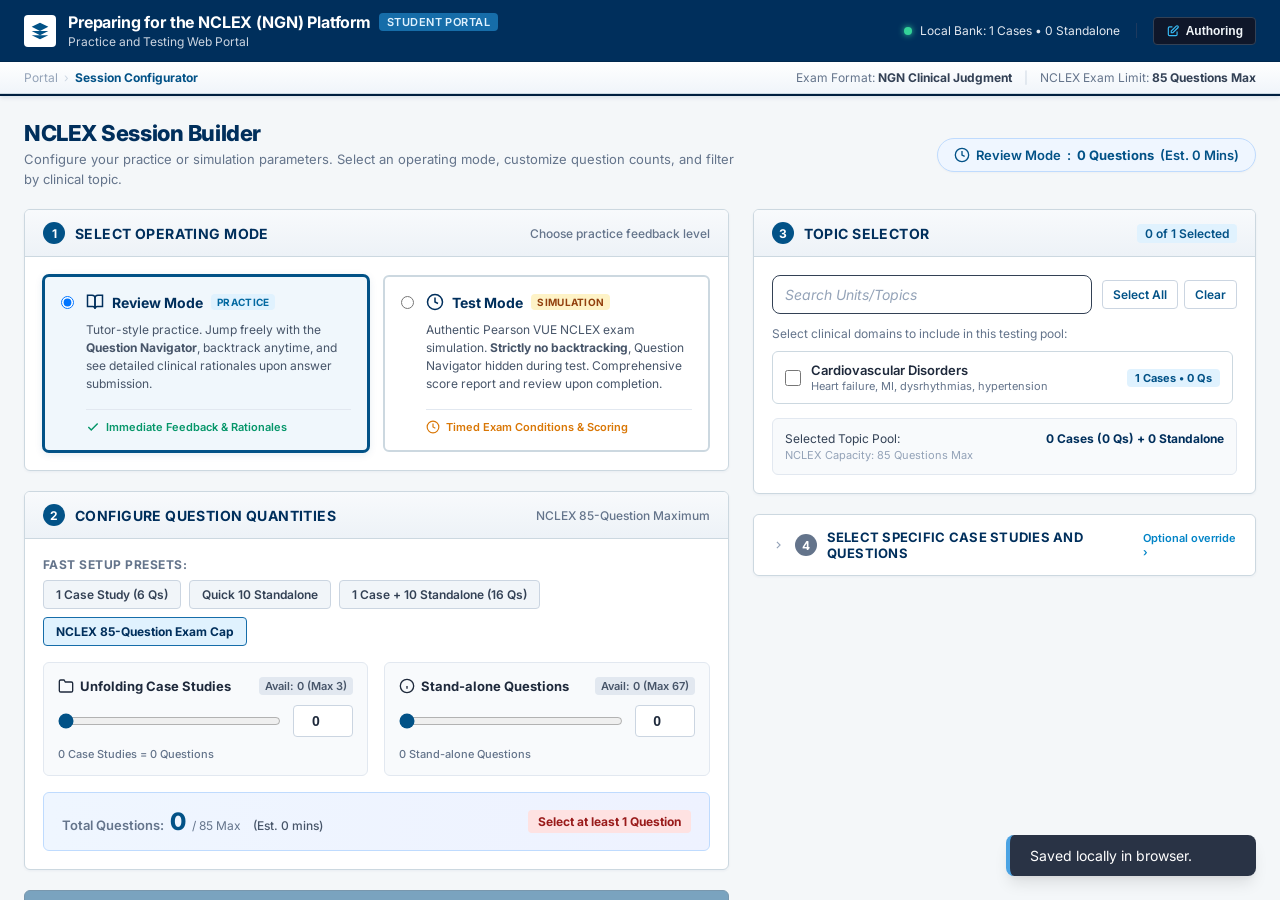
==== index.html @ 13fb3836 "Support direct Case Study and Question URL links for LMS integration with click-to-copy in author po" ====
<!DOCTYPE html>
<html lang="en">
<head>
  <meta charset="UTF-8">
  <meta name="viewport" content="width=device-width, initial-scale=1.0">
  <title>Preparing for the NCLEX (NGN) Platform - Practice & Testing Portal</title>
  <!-- Google Fonts -->
  <link rel="preconnect" href="https://fonts.googleapis.com">
  <link rel="preconnect" href="https://fonts.gstatic.com" crossorigin>
  <link href="https://fonts.googleapis.com/css2?family=Inter:wght@300;400;500;600;700&family=Outfit:wght@400;500;600;700;800&family=Share+Tech+Mono&display=swap" rel="stylesheet">
  <!-- Stylesheet -->
  <link rel="stylesheet" href="style.css?v=20260918_v7">
</head>
<body>

  <!-- ================= STUDENT PORTAL VIEW (PEARSON VUE NCLEX INTERFACE) ================= -->
  <div id="student-view" class="view active">
    <!-- Pearson VUE Top Header Bar -->
    <header class="student-pv-header">
      <div class="student-pv-top-bar">
        <div class="student-pv-brand">
          <div class="student-pv-logo">
            <svg viewBox="0 0 24 24" fill="currentColor">
              <path d="M12 2L2 7l10 5 10-5-10-5zM2 17l10 5 10-5M2 12l10 5 10-5"/>
            </svg>
          </div>
          <div class="student-pv-titles">
            <div class="student-pv-main-title">
              Preparing for the NCLEX (NGN) Platform
              <span class="student-pv-badge">Student Portal</span>
            </div>
            <div class="student-pv-subtitle">Practice and Testing Web Portal</div>
          </div>
        </div>

        <div class="student-pv-header-actions">
          <div class="student-pv-status-indicator">
            <span class="status-dot-pulse"></span>
            <span id="student-bank-status-text">Local Bank: Active</span>
          </div>

          <button id="student-authoring-btn" class="student-authoring-button" title="Switch to Faculty Authoring Studio">
            <svg viewBox="0 0 24 24" width="14" height="14" fill="none" stroke="currentColor" stroke-width="2">
              <path d="M11 5H6a2 2 0 00-2 2v11a2 2 0 002 2h11a2 2 0 002-2v-5m-1.414-9.414a2 2 0 112.828 2.828L11.828 15H9v-2.828l8.586-8.586z"></path>
            </svg>
            <span>Authoring</span>
          </button>
        </div>
      </div>

      <!-- Pearson VUE Sub-header Navigation / Breadcrumb -->
      <div class="student-pv-sub-bar">
        <div class="student-pv-breadcrumb">
          <span class="breadcrumb-root">Portal</span>
          <span class="breadcrumb-separator">&rsaquo;</span>
          <span class="breadcrumb-current">Session Configurator</span>
        </div>
        <div class="student-pv-exam-meta">
          <span>Exam Format: <strong>NGN Clinical Judgment</strong></span>
          <span class="meta-divider">|</span>
          <span>NCLEX Exam Limit: <strong>85 Questions Max</strong></span>
        </div>
      </div>
    </header>

    <!-- Student Portal Main Workspace (Scrollable) -->
    <main class="student-portal-scroll-area">
      <div class="student-portal-container">
        
        <!-- Header Introduction Banner -->
        <div class="student-intro-banner">
          <div>
            <h1 class="student-intro-title">NCLEX Session Builder</h1>
            <p class="student-intro-desc">Configure your practice or simulation parameters. Select an operating mode, customize question counts, and filter by clinical topic.</p>
          </div>
          <div id="session-summary-pill" class="student-summary-pill">
            <svg viewBox="0 0 24 24" width="16" height="16" fill="none" stroke="currentColor" stroke-width="2">
              <circle cx="12" cy="12" r="10"></circle>
              <polyline points="12 6 12 12 16 14"></polyline>
            </svg>
            <span id="pill-mode-text">Review Mode</span>: <strong id="pill-total-text">10 Questions</strong> <span id="pill-time-text">(Est. 13 Mins)</span>
          </div>
        </div>

        <!-- Two-Column Main Layout -->
        <div class="student-builder-grid">

          <!-- ================= LEFT COLUMN: Mode, Quantities, & Launch ================= -->
          <div class="student-builder-left-col">

            <!-- CARD 1: Operating Mode Selector -->
            <div class="pv-panel">
              <div class="pv-panel-header">
                <div class="pv-header-step-title">
                  <span class="pv-step-badge">1</span>
                  <h3>Select Operating Mode</h3>
                </div>
                <span class="pv-step-subtitle">Choose practice feedback level</span>
              </div>
              <div class="pv-panel-body">
                <div class="mode-selector-grid">
                  <!-- Review Mode Card -->
                  <label class="mode-card selected" id="mode-card-review">
                    <input type="radio" name="session-mode" value="review" checked class="mode-radio">
                    <div class="mode-content">
                      <div class="mode-header">
                        <svg viewBox="0 0 24 24" width="18" height="18" fill="none" stroke="currentColor" stroke-width="2">
                          <path d="M2 3h6a4 4 0 0 1 4 4v14a3 3 0 0 0-3-3H2z"/><path d="M22 3h-6a4 4 0 0 0-4 4v14a3 3 0 0 1 3-3h7z"/>
                        </svg>
                        <span class="mode-name">Review Mode</span>
                        <span class="mode-tag-pill tutor">Practice</span>
                      </div>
                      <p class="mode-desc">Tutor-style practice. Jump freely with the <strong>Question Navigator</strong>, backtrack anytime, and see detailed clinical rationales upon answer submission.</p>
                      <div class="mode-perk-row tutor-perk">
                        <svg viewBox="0 0 24 24" width="14" height="14" fill="none" stroke="currentColor" stroke-width="2.5"><polyline points="20 6 9 17 4 12"/></svg>
                        <span>Immediate Feedback & Rationales</span>
                      </div>
                    </div>
                  </label>

                  <!-- Test Mode Card -->
                  <label class="mode-card" id="mode-card-test">
                    <input type="radio" name="session-mode" value="test" class="mode-radio">
                    <div class="mode-content">
                      <div class="mode-header">
                        <svg viewBox="0 0 24 24" width="18" height="18" fill="none" stroke="currentColor" stroke-width="2">
                          <circle cx="12" cy="12" r="10"/><polyline points="12 6 12 12 16 14"/>
                        </svg>
                        <span class="mode-name">Test Mode</span>
                        <span class="mode-tag-pill exam">Simulation</span>
                      </div>
                      <p class="mode-desc">Authentic Pearson VUE NCLEX exam simulation. <strong>Strictly no backtracking</strong>, Question Navigator hidden during test. Comprehensive score report and review upon completion.</p>
                      <div class="mode-perk-row exam-perk">
                        <svg viewBox="0 0 24 24" width="14" height="14" fill="none" stroke="currentColor" stroke-width="2"><circle cx="12" cy="12" r="10"/><polyline points="12 6 12 12 16 14"/></svg>
                        <span>Timed Exam Conditions & Scoring</span>
                      </div>
                    </div>
                  </label>
                </div>
              </div>
            </div>

            <!-- CARD 2: Question Quantities -->
            <div class="pv-panel">
              <div class="pv-panel-header">
                <div class="pv-header-step-title">
                  <span class="pv-step-badge">2</span>
                  <h3>Configure Question Quantities</h3>
                </div>
                <span class="pv-step-subtitle">NCLEX 85-Question Maximum</span>
              </div>
              <div class="pv-panel-body">
                <!-- Presets Row -->
                <div class="pv-presets-section">
                  <label class="pv-sub-label">Fast Setup Presets:</label>
                  <div class="presets-row">
                    <button type="button" class="preset-chip preset-btn" data-cases="1" data-standalone="0">1 Case Study (6 Qs)</button>
                    <button type="button" class="preset-chip preset-btn" data-cases="0" data-standalone="10">Quick 10 Standalone</button>
                    <button type="button" class="preset-chip preset-btn" data-cases="1" data-standalone="10">1 Case + 10 Standalone (16 Qs)</button>
                    <button type="button" class="preset-chip highlight preset-btn" data-cases="3" data-standalone="67">NCLEX 85-Question Exam Cap</button>
                  </div>
                </div>

                <!-- Sliders Grid -->
                <div class="quantity-controls-grid">
                  <!-- Case Studies Card -->
                  <div class="quantity-card">
                    <div class="quantity-card-header">
                      <div class="quantity-label">
                        <svg viewBox="0 0 24 24" width="16" height="16" fill="none" stroke="currentColor" stroke-width="2"><path d="M22 19a2 2 0 0 1-2 2H4a2 2 0 0 1-2-2V5a2 2 0 0 1 2-2h5l2 3h9a2 2 0 0 1 2 2z"/></svg>
                        <span>Unfolding Case Studies</span>
                      </div>
                      <span class="quantity-avail" id="cases-avail-text">Avail: 0 (Max 3)</span>
                    </div>
                    <div class="quantity-input-row">
                      <input type="range" id="generator-cases-slider" min="0" max="3" value="1" class="quantity-slider">
                      <input type="number" id="generator-cases-input" min="0" max="3" value="1" class="quantity-number-input">
                    </div>
                    <div class="quantity-note" id="cases-questions-note">1 Case Study = 6 Questions</div>
                  </div>

                  <!-- Standalone Card -->
                  <div class="quantity-card">
                    <div class="quantity-card-header">
                      <div class="quantity-label">
                        <svg viewBox="0 0 24 24" width="16" height="16" fill="none" stroke="currentColor" stroke-width="2"><circle cx="12" cy="12" r="10"/><line x1="12" y1="16" x2="12" y2="12"/><line x1="12" y1="8" x2="12.01" y2="8"/></svg>
                        <span>Stand-alone Questions</span>
                      </div>
                      <span class="quantity-avail" id="standalone-avail-text">Avail: 0 (Max 67)</span>
                    </div>
                    <div class="quantity-input-row">
                      <input type="range" id="generator-standalone-slider" min="0" max="67" value="4" class="quantity-slider">
                      <input type="number" id="generator-standalone-input" min="0" max="67" value="4" class="quantity-number-input">
                    </div>
                    <div class="quantity-note" id="standalone-questions-note">4 Stand-alone Questions</div>
                  </div>
                </div>

                <!-- Live Total Summary Bar -->
                <div class="session-total-bar" id="session-total-bar">
                  <div class="total-stat">
                    <span class="stat-label">Total Questions:</span>
                    <span class="stat-val" id="session-total-questions-val">10</span>
                    <span class="stat-max">/ 85 Max</span>
                    <span class="stat-time">(Est. <span id="session-est-time-val">13</span> mins)</span>
                  </div>
                  <div class="total-status" id="session-total-status-badge">Ready (Practice)</div>
                </div>
              </div>
            </div>

            <!-- Hero Launch Button -->
            <div class="student-launch-container">
              <button id="generate-play-btn" class="btn-pv-hero-launch">
                <svg viewBox="0 0 24 24" width="20" height="20" fill="currentColor">
                  <polygon points="5 3 19 12 5 21 5 3"/>
                </svg>
                <span id="launch-btn-label">Start Practice Session (Review Mode)</span>
              </button>
              <p class="student-launch-disclaimer">All session answers are evaluated locally. You can review all clinical rationales and scoring upon completion.</p>
            </div>

          </div>

          <!-- ================= RIGHT COLUMN: Topic Selector & Specific Picker ================= -->
          <div class="student-builder-right-col">

            <!-- CARD 3: Topic Selector -->
            <div class="pv-panel">
              <div class="pv-panel-header">
                <div class="pv-header-step-title">
                  <span class="pv-step-badge">3</span>
                  <h3>Topic Selector</h3>
                </div>
                <span id="topics-selected-count-badge" class="pv-count-badge">Loading topics...</span>
              </div>
              
              <div class="pv-panel-body">
                <!-- Search & Quick Action Bar -->
                <div class="topics-filter-bar">
                  <div class="topics-search-wrapper">
                    <input type="text" id="topic-search-input" placeholder="Search Units/Topics" class="topics-search-input">
                  </div>
                  <div class="topics-actions">
                    <button type="button" id="topics-select-all-btn" class="btn-pv-sub-action">Select All</button>
                    <button type="button" id="topics-clear-all-btn" class="btn-pv-sub-action">Clear</button>
                  </div>
                </div>

                <p class="topics-guidance">Select clinical domains to include in this testing pool:</p>

                <!-- Dynamic Topics List -->
                <div id="generator-topics-list" class="topics-scroll-list">
                  <!-- Injected dynamically by app.js with live counts -->
                </div>

                <!-- Topic Pool Summary Bar -->
                <div class="topic-pool-summary" id="topic-pool-summary-box">
                  <div class="pool-row">
                    <span>Selected Topic Pool:</span>
                    <strong id="topic-pool-counts-text">Loading pool...</strong>
                  </div>
                  <div class="pool-row-sub">NCLEX Capacity: 85 Questions Max</div>
                </div>
              </div>
            </div>

            <!-- CARD 4: Select Specific Case Studies and Questions (Advanced Picker) -->
            <div class="pv-panel pv-advanced-panel">
              <details class="generator-advanced-details" id="generator-advanced-accordion">
                <summary class="pv-advanced-summary">
                  <div class="pv-advanced-summary-left">
                    <svg viewBox="0 0 24 24" width="14" height="14" fill="none" stroke="currentColor" stroke-width="2" class="chevron-adv"><polyline points="9 18 15 12 9 6"/></svg>
                    <span class="pv-step-badge secondary">4</span>
                    <h4>Select Specific Case Studies and Questions</h4>
                  </div>
                  <span class="pv-advanced-hint">Optional override &rsaquo;</span>
                </summary>
                
                <div class="pv-advanced-body">
                  <p class="pv-advanced-desc">
                    Prefer a targeted drill? Check specific case studies or stand-alone questions below to practice exact clinical scenarios:
                  </p>

                  <div class="form-group">
                    <label class="pv-adv-group-title">Specific Unfolding Case Studies (6 Qs each):</label>
                    <div id="generator-cases-list" class="generator-selection-list">
                      <!-- Dynamically injected -->
                    </div>
                  </div>

                  <div class="form-group" style="margin-top: 14px;">
                    <label class="pv-adv-group-title">Specific Stand-alone Questions:</label>
                    <div id="generator-standalone-list" class="generator-selection-list">
                      <!-- Dynamically injected -->
                    </div>
                  </div>
                </div>
              </details>
            </div>

          </div>

        </div>

      </div>
    </main>
  </div>


  <!-- ================= DASHBOARD VIEW (FACULTY / AUTHORING STUDIO) ================= -->
  <div id="dashboard-view" class="view">
    <!-- Faculty Authoring Header -->
    <header class="author-pv-header">
      <div class="author-pv-top-bar">
        <div class="author-pv-brand">
          <div class="author-pv-logo">
            <svg viewBox="0 0 24 24" fill="currentColor">
              <path d="M12 2L2 7l10 5 10-5-10-5zM2 17l10 5 10-5M2 12l10 5 10-5"/>
            </svg>
          </div>
          <div class="author-pv-titles">
            <div class="author-pv-main-title">
              NCLEX Authoring Studio
              <span class="author-pv-badge">Faculty Portal</span>
            </div>
            <div class="author-pv-subtitle">Curriculum & Clinical Judgment Item Management System</div>
          </div>
        </div>

        <div class="author-pv-header-actions">
          <!-- Return to Student Portal Link -->
          <button id="author-to-student-btn" class="author-student-link" title="Switch to Student Testing Portal">
            <svg viewBox="0 0 24 24" width="14" height="14" fill="none" stroke="currentColor" stroke-width="2">
              <path d="M10 6H6a2 2 0 00-2 2v10a2 2 0 002 2h10a2 2 0 002-2v-4M14 4h6m0 0v6m0-6L10 14"></path>
            </svg>
            <span>Student Portal &rarr;</span>
          </button>

          <!-- Admin Authentication Toggle -->
          <div id="admin-status-logged-out">
            <button id="admin-login-btn" class="author-auth-btn login">
              <svg viewBox="0 0 24 24" width="14" height="14" stroke="currentColor" stroke-width="2" fill="none">
                <path d="M15 3h4a2 2 0 0 1 2 2v14a2 2 0 0 1-2 2h-4M10 17l5-5-5-5M13.8 12H3"/>
              </svg>
              <span>Admin Login</span>
            </button>
          </div>
          <div id="admin-status-logged-in" class="hidden">
            <button id="admin-logout-btn" class="author-auth-btn logged-in">
              <svg viewBox="0 0 24 24" width="14" height="14" fill="none" stroke="currentColor" stroke-width="2">
                <path stroke-linecap="round" stroke-linejoin="round" d="M16 7a4 4 0 11-8 0 4 4 0 018 0zM12 14a7 7 0 00-7 7h14a7 7 0 00-7-7z"></path>
              </svg>
              <span>Admin Logged In (Logout)</span>
            </button>
          </div>
        </div>
      </div>

      <!-- Sub-Header / Breadcrumb -->
      <div class="author-pv-sub-bar">
        <div class="author-pv-breadcrumb">
          <span style="color:#94a3b8;">Authoring</span>
          <span style="color:#94a3b8;">&rsaquo;</span>
          <span style="font-weight:600; color:#002f5c;">Curriculum Case Repository</span>
        </div>
        <div class="author-pv-meta">
          <span>Active Curriculum: <strong>NURS 1017 &bull; NURS 1021</strong></span>
          <span style="color:#cbd5e1;">|</span>
          <span class="save-status-indicator">
            <span class="status-dot-pulse"></span>
            Auto-saving active (Disk & Cloud Sync)
          </span>
        </div>
      </div>
    </header>

    <!-- Main Workspace (Full Width, No Sidebar) -->
    <main class="author-portal-scroll-area">
      <div class="author-portal-container">

        <!-- Top KPI Summary Cards -->
        <div class="author-kpi-grid">
          <!-- KPI 1: Case Studies -->
          <div class="pv-panel author-kpi-card">
            <div>
              <span class="kpi-label">Case Studies</span>
              <div id="author-kpi-cases-count" class="kpi-value">0 Cases</div>
              <span id="author-kpi-cases-screens" class="kpi-sub">0 Unfolding Clinical Screens</span>
            </div>
            <div class="kpi-icon blue">
              <svg viewBox="0 0 24 24" width="20" height="20" fill="none" stroke="currentColor" stroke-width="2"><path d="M22 19a2 2 0 0 1-2 2H4a2 2 0 0 1-2-2V5a2 2 0 0 1 2-2h5l2 3h9a2 2 0 0 1 2 2z"/></svg>
            </div>
          </div>

          <!-- KPI 2: Stand-alone Qs -->
          <div class="pv-panel author-kpi-card">
            <div>
              <span class="kpi-label">Stand-alone Qs</span>
              <div id="author-kpi-standalone-count" class="kpi-value">0 Questions</div>
              <span class="kpi-sub">Bowtie, SATA, MCQ Formats</span>
            </div>
            <div class="kpi-icon indigo">
              <svg viewBox="0 0 24 24" width="20" height="20" fill="none" stroke="currentColor" stroke-width="2"><circle cx="12" cy="12" r="10"/><line x1="12" y1="16" x2="12" y2="12"/><line x1="12" y1="8" x2="12.01" y2="8"/></svg>
            </div>
          </div>

          <!-- KPI 3: NURS 1017 -->
          <div class="pv-panel author-kpi-card">
            <div>
              <span class="kpi-label sky">NURS 1017 (Patho 1)</span>
              <div id="author-kpi-1017-count" class="kpi-value sky">0 Items</div>
              <span id="author-kpi-1017-units" class="kpi-sub">Curriculum Units</span>
            </div>
            <div class="kpi-icon sky-pill">1017</div>
          </div>

          <!-- KPI 4: NURS 1021 -->
          <div class="pv-panel author-kpi-card">
            <div>
              <span class="kpi-label darkblue">NURS 1021 (Patho 2)</span>
              <div id="author-kpi-1021-count" class="kpi-value darkblue">0 Items</div>
              <span id="author-kpi-1021-units" class="kpi-sub">Curriculum Units</span>
            </div>
            <div class="kpi-icon darkblue-pill">1021</div>
          </div>
        </div>

        <!-- Main Curriculum Repository Panel -->
        <div class="pv-panel author-main-panel">
          
          <!-- Tabs & Primary Action Header -->
          <div class="author-tabs-header">
            <div class="author-tabs-left">
              <button id="author-tab-cases" class="author-tab-btn active" type="button">
                <svg viewBox="0 0 24 24" width="16" height="16" fill="none" stroke="currentColor" stroke-width="2"><path d="M22 19a2 2 0 0 1-2 2H4a2 2 0 0 1-2-2V5a2 2 0 0 1 2-2h5l2 3h9a2 2 0 0 1 2 2z"/></svg>
                <span>Unfolding Case Studies</span>
                <span id="author-tab-cases-badge" class="author-tab-pill blue">0</span>
              </button>
              <button id="author-tab-standalone" class="author-tab-btn" type="button">
                <svg viewBox="0 0 24 24" width="16" height="16" fill="none" stroke="currentColor" stroke-width="2"><circle cx="12" cy="12" r="10"/><line x1="12" y1="16" x2="12" y2="12"/><line x1="12" y1="8" x2="12.01" y2="8"/></svg>
                <span>Stand-alone Questions</span>
                <span id="author-tab-standalone-badge" class="author-tab-pill grey">0</span>
              </button>
            </div>

            <div class="author-header-right-actions">
              <button id="create-btn" class="btn-pv-primary author-create-btn" type="button">
                <svg viewBox="0 0 24 24" width="16" height="16" fill="none" stroke="currentColor" stroke-width="2.5"><line x1="12" y1="5" x2="12" y2="19"/><line x1="5" y1="12" x2="19" y2="12"/></svg>
                <span id="create-btn-label">Create New Case Study</span>
              </button>
            </div>
          </div>

          <!-- Filter Toolbar -->
          <div class="author-toolbar">
            <div class="author-toolbar-filters">
              <div class="filter-item">
                <label for="author-course-filter">Course:</label>
                <select id="author-course-filter" class="author-select">
                  <option value="ALL">All Courses (1017 & 1021)</option>
                  <option value="NURS 1017">NURS 1017 (Pathophysiology 1)</option>
                  <option value="NURS 1021">NURS 1021 (Pathophysiology 2)</option>
                  <option value="Others">Others (Unassigned)</option>
                </select>
              </div>

              <div class="filter-item">
                <label for="author-unit-filter">Unit:</label>
                <select id="author-unit-filter" class="author-select max-w-select">
                  <option value="ALL">All Units</option>
                  <optgroup label="NURS 1017 (Pathophysiology 1)">
                    <option value="Unit 1 (Introduction to Pathophysiology)">Unit 1 (Introduction to Pathophysiology)</option>
                    <option value="Unit 2 (Cellular Basis of Disease)">Unit 2 (Cellular Basis of Disease)</option>
                    <option value="Unit 3 (Genetic and Developmental Disorders)">Unit 3 (Genetic and Developmental Disorders)</option>
                    <option value="Unit 4 (Neoplasia)">Unit 4 (Neoplasia)</option>
                    <option value="Unit 5 (Integumentary Disorders and Burns)">Unit 5 (Integumentary Disorders and Burns)</option>
                    <option value="Unit 6 (Musculoskeletal Disorders)">Unit 6 (Musculoskeletal Disorders)</option>
                    <option value="Unit 7 (Neurological Disorders)">Unit 7 (Neurological Disorders)</option>
                    <option value="Unit 8 (Pain)">Unit 8 (Pain)</option>
                    <option value="Unit 9 (Disorders of the Eyes and Ears)">Unit 9 (Disorders of the Eyes and Ears)</option>
                    <option value="Unit 10 (Stress and Disease)">Unit 10 (Stress and Disease)</option>
                    <option value="Unit 11 (Endocrine Disorders)">Unit 11 (Endocrine Disorders)</option>
                  </optgroup>
                  <optgroup label="NURS 1021 (Pathophysiology 2)">
                    <option value="Unit 1 (Blood Disorders)">Unit 1 (Blood Disorders)</option>
                    <option value="Unit 2 (Cardiovascular Disorders)">Unit 2 (Cardiovascular Disorders)</option>
                    <option value="Unit 3 (Respiratory Disorders)">Unit 3 (Respiratory Disorders)</option>
                    <option value="Unit 4 (Inflammation and Immune Disorders)">Unit 4 (Inflammation and Immune Disorders)</option>
                    <option value="Unit 5 (Leukemias and Lymphomas)">Unit 5 (Leukemias and Lymphomas)</option>
                    <option value="Unit 6 (Gastrointestinal Disorders)">Unit 6 (Gastrointestinal Disorders)</option>
                    <option value="Unit 7 (Urinary Disorders)">Unit 7 (Urinary Disorders)</option>
                    <option value="Unit 8 (Fluid, Electrolytes, and Acid-Base Imbalances)">Unit 8 (Fluid, Electrolytes, and Acid-Base Imbalances)</option>
                    <option value="Unit 9 (Reproductive Disorders)">Unit 9 (Reproductive Disorders)</option>
                  </optgroup>
                </select>
              </div>
            </div>

            <div class="author-search-wrapper">
              <input type="text" id="author-table-search" placeholder="Search scenario title or ID..." class="author-search-input">
            </div>
          </div>

          <!-- 1. Case Studies Table View -->
          <div id="author-cases-table-view" class="author-table-container">
            <table class="pv-table">
              <thead>
                <tr>
                  <th style="width: 38%;">Case Title & Scenario</th>
                  <th style="width: 12%;">Course</th>
                  <th style="width: 22%;">Unit / Category</th>
                  <th style="width: 10%;">Screens</th>
                  <th style="width: 18%; text-align: right;">Actions</th>
                </tr>
              </thead>
              <tbody id="author-cases-tbody">
                <!-- Dynamically rendered by app.js -->
              </tbody>
            </table>
          </div>

          <!-- 2. Stand-alone Questions Table View -->
          <div id="author-standalone-table-view" class="author-table-container hidden">
            <table class="pv-table">
              <thead>
                <tr>
                  <th style="width: 38%;">Question Title & Scenario</th>
                  <th style="width: 12%;">Course</th>
                  <th style="width: 22%;">Unit / Category</th>
                  <th style="width: 10%;">Format</th>
                  <th style="width: 18%; text-align: right;">Actions</th>
                </tr>
              </thead>
              <tbody id="author-standalone-tbody">
                <!-- Dynamically rendered by app.js -->
              </tbody>
            </table>
          </div>

          <!-- Table Footer -->
          <div class="author-table-footer">
            <span id="author-filtered-count-text">Showing 0 of 0 Case Studies</span>
            <span class="author-footer-note">All edits save automatically to local disk and Supabase cloud.</span>
          </div>

        </div>

      </div>
    </main>
  </div>


  <!-- ================= CREATOR / EDITOR VIEW ================= -->
  <div id="editor-view" class="view">
    <header class="editor-header">
      <div class="editor-header-left">
        <button id="editor-back-btn" class="btn-icon-back">
          <svg viewBox="0 0 24 24" width="20" height="20" stroke="currentColor" stroke-width="2" fill="none"><line x1="19" y1="12" x2="5" y2="12"/><polyline points="12 19 5 12 12 5"/></svg>
        </button>
        <div class="editor-title-container" style="display: flex; flex-direction: column; gap: 6px; flex-grow: 1;">
          <input type="text" id="case-title-input" class="editor-title-input" placeholder="Case Study Title" style="width: 100%;">
          <div style="display: flex; gap: 12px; align-items: center; width: 100%;">
            <input type="text" id="case-desc-input" class="editor-desc-input" placeholder="Enter a brief case description..." style="flex-grow: 1;">
            <div style="display: flex; gap: 8px; align-items: center;">
              <select id="case-course-select" class="form-control" style="width: 130px; font-size: 12px; padding: 4px 8px; border-radius: var(--radius-sm); border: 1px solid #334155; background: #1e293b; color: white; height: 28px; font-weight: 600; cursor: pointer; outline: none;">
                <option value="">Course: None</option>
                <option value="NURS 1017">NURS 1017</option>
                <option value="NURS 1021">NURS 1021</option>
              </select>
              <select id="case-unit-select" class="form-control" style="width: 250px; font-size: 12px; padding: 4px 8px; border-radius: var(--radius-sm); border: 1px solid #334155; background: #1e293b; color: white; height: 28px; font-weight: 500; cursor: pointer; outline: none;">
                <!-- Populated dynamically based on course -->
              </select>
              <select id="case-disorder-select" style="display: none;"></select>
            </div>
          </div>
        </div>
      </div>
      <div class="editor-header-right">
        <button id="editor-theme-toggle-btn" class="btn btn-secondary" title="Toggle Light/Dark Mode" style="display: inline-flex; align-items: center; justify-content: center; padding: 0; width: 36px; height: 32px;">
          <!-- Light Mode Icon (Sun) -->
          <svg class="sun-icon" viewBox="0 0 24 24" width="16" height="16" fill="none" stroke="currentColor" stroke-width="2" stroke-linecap="round" stroke-linejoin="round" style="display: block;"><circle cx="12" cy="12" r="5"></circle><line x1="12" y1="1" x2="12" y2="3"></line><line x1="12" y1="21" x2="12" y2="23"></line><line x1="4.22" y1="4.22" x2="5.64" y2="5.64"></line><line x1="18.36" y1="18.36" x2="19.78" y2="19.78"></line><line x1="1" y1="12" x2="3" y2="12"></line><line x1="21" y1="12" x2="23" y2="12"></line><line x1="4.22" y1="19.78" x2="5.64" y2="18.36"></line><line x1="18.36" y1="5.64" x2="19.78" y2="4.22"></line></svg>
          <!-- Dark Mode Icon (Moon) -->
          <svg class="moon-icon hidden" viewBox="0 0 24 24" width="16" height="16" fill="none" stroke="currentColor" stroke-width="2" stroke-linecap="round" stroke-linejoin="round" style="display: none;"><path d="M21 12.79A9 9 0 1 1 11.21 3 7 7 0 0 0 21 12.79z"></path></svg>
        </button>
        <button id="editor-save-btn" class="btn btn-secondary">Save Progress</button>
        <button id="editor-export-btn" class="btn btn-secondary">
          <svg viewBox="0 0 24 24" width="16" height="16" stroke="currentColor" stroke-width="2" fill="none"><path d="M21 15v4a2 2 0 0 1-2 2H5a2 2 0 0 1-2-2v-4M17 8l-5-5-5 5M12 3v12"/></svg>
          Export
        </button>
        <button id="editor-play-btn" class="btn btn-primary btn-run">
          <svg viewBox="0 0 24 24" width="16" height="16" fill="currentColor"><polygon points="5 3 19 12 5 21 5 3"/></svg>
          Launch
        </button>
      </div>
    </header>

    <div class="editor-workspace">
      <!-- Steps panel on the very left of the workspace -->
      <aside class="editor-steps-sidebar">
        <div class="sidebar-section-title">Case Screens</div>
        <div id="editor-steps-list" class="steps-list">
          <!-- Step items go here -->
        </div>
        <button id="add-step-btn" class="btn btn-text btn-small">
          <svg viewBox="0 0 24 24" width="14" height="14" stroke="currentColor" stroke-width="2" fill="none"><line x1="12" y1="5" x2="12" y2="19"/><line x1="5" y1="12" x2="19" y2="12"/></svg>
          Add Screen
        </button>
      </aside>

      <!-- Main split screen content -->
      <main class="editor-main-split">
        <!-- Left Side: Patient Chart Editor -->
        <section class="editor-pane pane-left">
          <div class="pane-header">
            <h4>Patient Chart Configuration</h4>
          </div>
          <div class="pane-body">
            <div id="standard-chart-editor">
              <div class="form-group">
                <label>Screen Intro Context (displayed above chart)</label>
                <div class="rich-editor-container">
                  <div class="rich-editor-toolbar">
                    <button type="button" class="toolbar-btn" data-cmd="bold" title="Bold"><b>B</b></button>
                    <button type="button" class="toolbar-btn" data-cmd="superscript" title="Superscript">x<sup>2</sup></button>
                    <button type="button" class="toolbar-btn" data-cmd="subscript" title="Subscript">x<sub>2</sub></button>
                    <button type="button" class="toolbar-btn btn-symbol" data-symbol="&deg;" title="Degree Symbol">&deg;</button>
                    <button type="button" class="toolbar-btn btn-symbol" data-symbol="&ge;" title="Greater Than or Equal to">&ge;</button>
                    <button type="button" class="toolbar-btn btn-symbol" data-symbol="&le;" title="Less Than or Equal to">&le;</button>
                    <button type="button" class="toolbar-btn" data-cmd="insertUnorderedList" title="Bullet List">• List</button>
                    <button type="button" class="toolbar-btn" data-cmd="insertOrderedList" title="Numbered List">1. List</button>
                  </div>
                  <div contenteditable="true" class="rich-text-editor" id="step-intro-input" placeholder="e.g. The nurse is caring for a 72-year-old male client in the emergency department (ED)."></div>
                </div>
              </div>

              <div class="tabs-editor-container">
                <div class="tabs-editor-header">
                  <h5>Chart Tabs</h5>
                  <button id="add-tab-btn" class="btn btn-text btn-xs">
                    <svg viewBox="0 0 24 24" width="12" height="12" stroke="currentColor" stroke-width="2.5" fill="none"><line x1="12" y1="5" x2="12" y2="19"/><line x1="5" y1="12" x2="19" y2="12"/></svg>
                    Add Tab
                  </button>
                </div>
                <div id="editor-tabs-list" class="tabs-list-horizontal">
                  <!-- Tabs headers here -->
                </div>
                <div id="tab-content-editor" class="tab-content-editor-box">
                    <div class="form-group no-margin">
                      <label id="active-tab-label">Content for "History and Physical"</label>
                      <input type="text" id="tab-title-input" class="tab-title-rename" placeholder="Tab Title">
                      <div class="rich-editor-container">
                        <div class="rich-editor-toolbar">
                          <button type="button" class="toolbar-btn" data-cmd="bold" title="Bold"><b>B</b></button>
                          <button type="button" class="toolbar-btn" data-cmd="superscript" title="Superscript">x<sup>2</sup></button>
                          <button type="button" class="toolbar-btn" data-cmd="subscript" title="Subscript">x<sub>2</sub></button>
                          <button type="button" class="toolbar-btn btn-symbol" data-symbol="&deg;" title="Degree Symbol">&deg;</button>
                          <button type="button" class="toolbar-btn btn-symbol" data-symbol="&ge;" title="Greater Than or Equal to">&ge;</button>
                          <button type="button" class="toolbar-btn btn-symbol" data-symbol="&le;" title="Less Than or Equal to">&le;</button>
                          <button type="button" class="toolbar-btn" data-cmd="insertUnorderedList" title="Bullet List">• List</button>
                          <button type="button" class="toolbar-btn" data-cmd="insertOrderedList" title="Numbered List">1. List</button>
                          <button type="button" class="toolbar-btn table-insert-btn" title="Insert Table">
                            <svg viewBox="0 0 24 24" width="12" height="12" stroke="currentColor" stroke-width="2" fill="none" style="vertical-align: middle;"><rect x="3" y="3" width="18" height="18" rx="2"/><line x1="3" y1="9" x2="21" y2="9"/><line x1="3" y1="15" x2="21" y2="15"/><line x1="9" y1="3" x2="9" y2="21"/><line x1="15" y1="3" x2="15" y2="21"/></svg>
                            Table
                          </button>
                        </div>
                        <div contenteditable="true" class="rich-text-editor" id="tab-text-input" placeholder="Enter tab medical record, logs, physical findings, or lab tables here..."></div>
                      </div>
                      <button id="delete-active-tab-btn" class="btn btn-danger btn-xs" style="margin-top: 10px;">Delete This Tab</button>
                    </div>
                </div>
              </div>
            </div>
            <div id="highlight-chart-placeholder" class="hidden" style="text-align: center; padding: 40px 20px; color: var(--text-secondary);">
              <svg viewBox="0 0 24 24" width="48" height="48" stroke="currentColor" stroke-width="1.5" fill="none" style="margin-bottom: 15px; opacity: 0.5;"><path d="M14 2H6a2 2 0 0 0-2 2v16a2 2 0 0 0 2 2h12a2 2 0 0 0 2-2V8z"/><polyline points="14 2 14 8 20 8"/><line x1="16" y1="13" x2="8" y2="13"/><line x1="16" y1="17" x2="8" y2="17"/><polyline points="10 9 9 9 8 9"/></svg>
              <p style="font-weight: 500; font-size: 15px; margin-bottom: 5px;">Patient Chart Configuration N/A</p>
              <p style="font-size: 13px;">For Highlight Text/Table questions, define the chart tabs directly inside the Question Designer on the right.</p>
            </div>
          </div>
        </section>

        <!-- Right Side: Question Configurator -->
        <section class="editor-pane pane-right">
          <div class="pane-header">
            <h4>Question Designer</h4>
          </div>
          <div class="pane-body">
            <div class="form-group">
              <label for="question-type-select">Question Type</label>
              <select id="question-type-select" class="form-control">
                <!-- 0/1 Scoring Question Types (i - x) -->
                <optgroup label="0/1 Scoring (No Penalties)">
                  <option value="dropdown_cloze">Drop-Down Cloze</option>
                  <option value="drag_drop_cloze">Drag-and-Drop Cloze</option>
                  <option value="dropdown_table">Drop-Down Table</option>
                  <option value="matrix_mc">Matrix Multiple Choice</option>
                  <option value="select_n">Select N Multiple Response</option>
                  <option value="bowtie">Bowtie</option>
                  <option value="multiple_choice">Multiple Choice</option>
                  <option value="fill_blank">Fill-in-the-Blank</option>
                  <option value="hotspot">Hotspot</option>
                  <option value="ordered_response">Ordered Response</option>
                </optgroup>
                <!-- +/- Scoring Question Types (xi - xv) -->
                <optgroup label="+/- Scoring (Penalty for Wrong Choices)">
                  <option value="select_all">Select All Multiple Response (SATA)</option>
                  <option value="highlight">Highlight Text/Table</option>
                  <option value="highlight_2">Highlight Text/Table-2</option>
                  <option value="matrix_mr">Matrix Multiple Response</option>
                  <option value="grouped_mr">Grouped Multiple Response</option>
                  <option value="trend">Trend</option>
                </optgroup>
                <!-- Rationale Scoring Question Types (xvi - xvii) -->
                <optgroup label="Rationale Scoring (All-or-Nothing)">
                  <option value="dyad">Dyad Rationale</option>
                  <option value="triad">Triad Rationale</option>
                </optgroup>
              </select>
            </div>

            <div class="form-group">
              <label>QUESTION PREAMBLE</label>
              <div class="rich-editor-container">
                <div class="rich-editor-toolbar">
                  <button type="button" class="toolbar-btn" data-cmd="bold" title="Bold"><b>B</b></button>
                  <button type="button" class="toolbar-btn" data-cmd="superscript" title="Superscript">x<sup>2</sup></button>
                  <button type="button" class="toolbar-btn" data-cmd="subscript" title="Subscript">x<sub>2</sub></button>
                  <button type="button" class="toolbar-btn btn-symbol" data-symbol="&deg;" title="Degree Symbol">&deg;</button>
                  <button type="button" class="toolbar-btn btn-symbol" data-symbol="&ge;" title="Greater Than or Equal to">&ge;</button>
                  <button type="button" class="toolbar-btn btn-symbol" data-symbol="&le;" title="Less Than or Equal to">&le;</button>
                  <button type="button" class="toolbar-btn" data-cmd="insertUnorderedList" title="Bullet List">• List</button>
                  <button type="button" class="toolbar-btn" data-cmd="insertOrderedList" title="Numbered List">1. List</button>
                </div>
                <div contenteditable="true" class="rich-text-editor" id="question-preamble-input" placeholder="Add text..."></div>
              </div>
            </div>

            <!-- QUESTION IMAGE CONFIGURATION -->
            <div class="form-group" id="question-image-config-group">
              <label>QUESTION IMAGE (OPTIONAL)</label>
              <div style="display:flex; gap:8px; align-items:center; margin-top: 6px; margin-bottom: 8px;">
                <input type="file" id="question-image-file-input" accept=".jpg,.jpeg,.png" style="display:none;">
                <button type="button" id="choose-question-image-btn" class="btn btn-secondary btn-xs">Choose Local Image...</button>
                <button type="button" id="remove-question-image-btn" class="btn btn-danger btn-xs hidden">Remove Image</button>
              </div>
              <div id="question-image-preview-container" class="hidden" style="margin-top: 8px; border:1px dashed var(--border-dash); padding: 8px; border-radius: var(--radius-sm); text-align: left; background: rgba(255,255,255,0.01);">
                <img id="question-image-preview" src="" style="max-height: 150px; max-width: 100%; border-radius: var(--radius-sm); object-fit: contain;">
              </div>
            </div>

            <div class="form-group">
              <label>Question Stem (The Prompts/Instructions)</label>
                <div class="rich-editor-container">
                  <div class="rich-editor-toolbar">
                    <button type="button" class="toolbar-btn" data-cmd="bold" title="Bold"><b>B</b></button>
                    <button type="button" class="toolbar-btn" data-cmd="superscript" title="Superscript">x<sup>2</sup></button>
                    <button type="button" class="toolbar-btn" data-cmd="subscript" title="Subscript">x<sub>2</sub></button>
                    <button type="button" class="toolbar-btn btn-symbol" data-symbol="&deg;" title="Degree Symbol">&deg;</button>
                    <button type="button" class="toolbar-btn btn-symbol" data-symbol="&ge;" title="Greater Than or Equal to">&ge;</button>
                    <button type="button" class="toolbar-btn btn-symbol" data-symbol="&le;" title="Less Than or Equal to">&le;</button>
                    <button type="button" class="toolbar-btn" data-cmd="insertUnorderedList" title="Bullet List">• List</button>
                    <button type="button" class="toolbar-btn" data-cmd="insertOrderedList" title="Numbered List">1. List</button>
                  </div>
                  <div contenteditable="true" class="rich-text-editor" id="question-stem-input" placeholder="e.g. Which of the following findings require follow-up? Select all that apply."></div>
                </div>
              </div>

            <!-- DYNAMIC EDITORS PER QUESTION TYPE -->
            <div id="question-details-editor" class="question-details-editor">
              <!-- Content gets injected by app.js based on selected question type -->
            </div>

              <div class="form-group explanation-group">
                <label>Explanation / Rationale (Shown after submission)</label>
                <div class="rich-editor-container">
                  <div class="rich-editor-toolbar">
                    <button type="button" class="toolbar-btn" data-cmd="bold" title="Bold"><b>B</b></button>
                    <button type="button" class="toolbar-btn" data-cmd="superscript" title="Superscript">x<sup>2</sup></button>
                    <button type="button" class="toolbar-btn" data-cmd="subscript" title="Subscript">x<sub>2</sub></button>
                    <button type="button" class="toolbar-btn btn-symbol" data-symbol="&deg;" title="Degree Symbol">&deg;</button>
                    <button type="button" class="toolbar-btn btn-symbol" data-symbol="&ge;" title="Greater Than or Equal to">&ge;</button>
                    <button type="button" class="toolbar-btn btn-symbol" data-symbol="&le;" title="Less Than or Equal to">&le;</button>
                    <button type="button" class="toolbar-btn" data-cmd="insertUnorderedList" title="Bullet List">• List</button>
                    <button type="button" class="toolbar-btn" data-cmd="insertOrderedList" title="Numbered List">1. List</button>
                  </div>
                  <div contenteditable="true" class="rich-text-editor" id="question-explanation-input" placeholder="Explain the pathophysiology or clinical reasoning behind the correct answers..."></div>
                </div>
              </div>
          </div>
        </section>
      </main>
    </div>
  </div>


  <!-- ================= PLAYER VIEW (HIGH FIDELITY NCLEX) ================= -->
  <div id="player-view" class="view">
    <!-- NCLEX Blue Banner -->
    <header class="player-header-new">
      <div class="player-dark-bar">
        <div class="player-header-left-new" style="display:flex; align-items:center; gap:8px;">
          <button id="player-menu-toggle-btn" class="player-menu-toggle-btn" style="background:none; border:none; color:white; cursor:pointer; display:none; padding:4px; align-items:center; justify-content:center;">
            <svg viewBox="0 0 24 24" width="20" height="20" stroke="currentColor" stroke-width="2.5" fill="none"><line x1="3" y1="12" x2="21" y2="12"></line><line x1="3" y1="6" x2="21" y2="6"></line><line x1="3" y1="18" x2="21" y2="18"></line></svg>
          </button>
          <span>Practice NCLEX RN Test</span>
        </div>
        <div class="player-header-right-new">
          <svg viewBox="0 0 24 24" width="20" height="20" style="vertical-align: middle; fill: none; stroke: #80afe1; stroke-width: 2.5; stroke-linecap: round; margin-right: 4px;">
            <!-- Top line -->
            <line x1="7" y1="5" x2="17" y2="5" stroke="#ffffff" />
            <!-- Middle rounded container -->
            <rect x="3" y="9" width="18" height="6" rx="3" stroke="#80afe1" stroke-width="2" />
            <!-- Line inside the container -->
            <line x1="6" y1="12" x2="13" y2="12" stroke="#ffffff" />
            <!-- Bottom line -->
            <line x1="7" y1="19" x2="17" y2="19" stroke="#ffffff" />
          </svg>
          <span id="player-progress-text">1 of 6</span>
        </div>
      </div>
      <div class="player-light-bar">
        <button id="player-calc-btn" class="player-calc-link-new">
          <svg viewBox="0 0 24 24" width="17" height="17" style="vertical-align: middle; fill: none; stroke: #ffffff; stroke-width: 2.5; stroke-linecap: round; stroke-linejoin: round; margin-right: 4px;">
            <!-- Calculator outer shape -->
            <rect x="5" y="3" width="14" height="18" rx="2" />
            <!-- Screen divider -->
            <line x1="5" y1="9" x2="19" y2="9" />
            <!-- Screen window inside -->
            <rect x="8" y="5" width="8" height="2.5" rx="0.5" />
          </svg>
          Calculator
        </button>

        <button id="player-nav-btn" class="player-nav-link-new" title="Open Question Navigator">
          <svg viewBox="0 0 24 24" width="17" height="17" style="vertical-align: middle; fill: none; stroke: currentColor; stroke-width: 2.2; stroke-linecap: round; stroke-linejoin: round; margin-right: 5px;">
            <!-- Navigation compass / indicator icon -->
            <circle cx="12" cy="12" r="9" />
            <polygon points="12 4 15 11 12 10 9 11 12 4" fill="currentColor" />
            <polygon points="12 20 15 13 12 14 9 13 12 20" fill="currentColor" fill-opacity="0.5" />
          </svg>
          Question Navigator
        </button>
      </div>
    </header>

    <!-- Question Navigator Slide-over Drawer -->
    <div id="question-navigator-drawer" class="question-nav-drawer hidden">
      <div class="question-nav-drawer-header">
        <div class="question-nav-drawer-title">
          <svg viewBox="0 0 24 24" width="18" height="18" style="vertical-align: middle; fill: none; stroke: currentColor; stroke-width: 2.2; stroke-linecap: round; stroke-linejoin: round; margin-right: 6px;">
            <circle cx="12" cy="12" r="9" />
            <polygon points="12 4 15 11 12 10 9 11 12 4" fill="currentColor" />
            <polygon points="12 20 15 13 12 14 9 13 12 20" fill="currentColor" fill-opacity="0.5" />
          </svg>
          Question Navigator
        </div>
        <button id="close-question-nav-btn" class="question-nav-drawer-close" title="Close Navigator">&times;</button>
      </div>

      <div class="question-nav-drawer-legend">
        <span class="legend-item"><span class="legend-dot current"></span> Current</span>
        <span class="legend-item"><span class="legend-dot complete"></span> Complete</span>
        <span class="legend-item"><span class="legend-dot incomplete"></span> Incomplete</span>
      </div>

      <div id="question-nav-drawer-list" class="question-nav-drawer-list">
        <!-- Rendered dynamically -->
      </div>
    </div>
    <div id="question-nav-drawer-backdrop" class="question-nav-drawer-backdrop hidden"></div>

    <!-- Player Sandbox Workspace -->
    <div class="player-workspace">
      <!-- TI-108 Style Interactive Calculator (Draggable popup) -->
      <div id="ti108-calculator" class="ti-108-calc hidden">
        <div class="calc-top-bar">
          <span>TI-108</span>
          <button id="close-calc-btn" class="close-calc-x">&times;</button>
        </div>
        <div class="calc-body">
          <div class="calc-solar-and-logo">
            <span class="calc-brand">TI-108</span>
            <div class="calc-solar-panel">
              <div class="solar-bar"></div>
              <div class="solar-bar"></div>
              <div class="solar-bar"></div>
              <div class="solar-bar"></div>
            </div>
          </div>
          
          <div class="calc-screen-wrapper" style="display: flex; align-items: center; justify-content: space-between;">
            <span id="calc-mem-indicator" style="font-family: var(--font-mono); font-size: 14px; font-weight: bold; color: #111827; visibility: hidden; margin-right: 6px;">M</span>
            <div id="calc-display" class="calc-screen" style="flex-grow: 1; text-align: right;">0</div>
          </div>

          <div class="calc-keypad">
            <!-- Row 1: Operations -->
            <button class="calc-btn op-btn" data-action="sign">+/-</button>
            <button class="calc-btn op-btn" data-action="sqrt">&radic;</button>
            <button class="calc-btn op-btn" data-action="percent">%</button>
            <button class="calc-btn op-btn" data-action="divide">&divide;</button>

            <!-- Row 2: Memory & Multiply -->
            <button class="calc-btn mem-btn" data-action="mrc">MRC</button>
            <button class="calc-btn mem-btn" data-action="mminus">M-</button>
            <button class="calc-btn mem-btn" data-action="mplus">M+</button>
            <button class="calc-btn op-btn" data-action="multiply">&times;</button>

            <!-- Row 3: Numbers & Minus -->
            <button class="calc-btn num-btn">7</button>
            <button class="calc-btn num-btn">8</button>
            <button class="calc-btn num-btn">9</button>
            <button class="calc-btn op-btn" data-action="subtract">-</button>

            <!-- Row 4: Numbers & Plus -->
            <button class="calc-btn num-btn">4</button>
            <button class="calc-btn num-btn">5</button>
            <button class="calc-btn num-btn">6</button>
            <button class="calc-btn op-btn" data-action="add">+</button>

            <!-- Row 5: Numbers & Equals -->
            <button class="calc-btn num-btn">1</button>
            <button class="calc-btn num-btn">2</button>
            <button class="calc-btn num-btn">3</button>
            <button class="calc-btn equal-btn" data-action="equals" style="grid-row: span 2; height: 100%;">=</button>

            <!-- Row 6: Clear & Zero & Decimal -->
            <button class="calc-btn clear-btn" data-action="clear">ON/C</button>
            <button class="calc-btn num-btn">0</button>
            <button class="calc-btn num-btn">.</button>
          </div>
        </div>
      </div>

      <!-- Center split workspace: Left (Patient Chart) and Right (Question Card) -->
      <main class="player-center-split">
        <!-- Patient Chart (Left Panel) -->
        <section class="player-pane chart-pane">
          <div class="question-meta-box">
            <span class="question-num-header" id="player-question-number-title">Question 1</span>
            <span class="question-status" id="player-question-status-text">Not complete</span>
          </div>

          <div class="patient-chart-box">
            <div class="patient-chart-screen-label" id="player-screen-label">Case Study Screen 1 of 6</div>
            <p class="patient-chart-intro" id="player-intro-text">The nurse is caring for a 72-year-old male client in the emergency department (ED).</p>
            
            <div class="patient-chart-tabs-bar" id="player-chart-tabs">
              <!-- Tabs dynamically loaded -->
            </div>
            
            <div class="patient-chart-content" id="player-chart-content">
              <!-- Active tab content goes here -->
            </div>

          </div>
        </section>

        <!-- Question Form (Right Panel) -->
        <section class="player-pane question-pane">
          <!-- Full-width Meta Header (shown only in full-width mode / highlight questions) -->
          <div id="player-fullwidth-meta-header" class="hidden" style="margin-bottom: 16px;">
            <div class="question-meta-box" style="margin-bottom: 8px;">
              <span class="question-num-header" id="player-fullwidth-question-number-title">Question 1</span>
              <span class="question-status" id="player-fullwidth-question-status-text">Not complete</span>
            </div>
            <div class="patient-chart-screen-label" id="player-fullwidth-screen-label" style="border: 1px solid var(--nclex-border); border-radius: 4px;">Case Study Screen 1 of 6</div>
          </div>

          <div class="question-card">
            <!-- Case Study Transition Banner (Shown on Step 1 of a case in Test Mode) -->
            <div id="player-case-banner" class="player-case-banner hidden">
              <svg viewBox="0 0 24 24" width="18" height="18" fill="none" stroke="currentColor" stroke-width="2" style="flex-shrink: 0; margin-right: 8px;"><path d="M14 2H6a2 2 0 0 0-2 2v16a2 2 0 0 0 2 2h12a2 2 0 0 0 2-2V8z"/><polyline points="14 2 14 8 20 8"/><line x1="16" y1="13" x2="8" y2="13"/><line x1="16" y1="17" x2="8" y2="17"/><polyline points="10 9 9 9 8 9"/></svg>
              <span id="player-case-banner-text">The following 6 questions refer to this unfolding case study.</span>
            </div>

            <!-- Question Preamble -->
            <div id="player-question-preamble" class="question-preamble hidden"></div>

            <!-- Question Image -->
            <div id="player-question-image-container" class="hidden" style="margin-bottom: 20px; text-align: left;">
              <img id="player-question-image" src="" style="max-height: 250px; max-width: 100%; border-radius: var(--radius-sm); object-fit: contain; border: 1px solid var(--border-dash);">
            </div>

            <!-- Question prompt icon & text -->
            <div class="question-stem-wrapper">
              <svg class="blue-arrow-svg" viewBox="0 0 24 24" width="20" height="20">
                <defs>
                  <linearGradient id="arrow-top-grad" x1="0%" y1="0%" x2="0%" y2="100%">
                    <stop offset="0%" stop-color="#ffffff" />
                    <stop offset="100%" stop-color="#bce3ff" />
                  </linearGradient>
                </defs>
                <path d="M 4 20 L 20 12 L 11 12 Z" fill="#025287" stroke="#002f5c" stroke-width="1.2" stroke-linejoin="round" />
                <path d="M 4 4 L 20 12 L 11 12 Z" fill="url(#arrow-top-grad)" stroke="#002f5c" stroke-width="1.2" stroke-linejoin="round" />
              </svg>
              <div class="question-stem" id="player-question-stem">Which of the following findings require follow-up? Select all that apply.</div>
            </div>

            <!-- Dynamic Answer Box based on current question type -->
            <div id="player-answer-box" class="answer-box">
              <!-- Injected inputs -->
            </div>

            <div class="patient-chart-actions">
              <button id="player-submit-btn" class="btn btn-primary-exam">Submit</button>
              <button id="player-giveup-btn" class="btn btn-secondary-exam" style="display: none;">Show me the answer</button>
            </div>

            <!-- Feedback Area (Hidden initially, shown after Submit/Give up) -->
            <div id="player-feedback-card" class="feedback-card hidden">
              <div class="feedback-header">
                <span class="feedback-badge" id="feedback-result-badge">Correct</span>
                <span class="feedback-score-text" id="feedback-score-display">+1 point</span>
              </div>
              <div class="feedback-body">
                <div class="feedback-explanation">
                  <strong>Rationale:</strong>
                  <p id="feedback-explanation-text">Lisinopril is an ACE inhibitor...</p>
                </div>
              </div>
            </div>
          </div>
        </section>
      </main>
    </div>

    <!-- Bottom Nav Bar -->
    <footer class="player-footer">
      <button id="player-quit-btn" class="btn-footer">&larr; Quit</button>
      <div class="player-footer-center">
      </div>
      <div class="player-footer-right">
        <button id="player-prev-btn" class="btn-footer-nav">
          <svg viewBox="0 0 24 24" width="16" height="16" style="vertical-align: middle; fill: currentColor; margin-right: 6.5px;"><path d="M20 11H7.83l5.59-5.59L12 4l-8 8 8 8 1.41-1.41L7.83 13H20v-2z"/></svg>
          Previous
        </button>
        <button id="player-next-btn" class="btn-footer-nav">
          Next
          <svg viewBox="0 0 24 24" width="16" height="16" style="vertical-align: middle; fill: currentColor; margin-left: 6.5px; transform: rotate(180deg);"><path d="M20 11H7.83l5.59-5.59L12 4l-8 8 8 8 1.41-1.41L7.83 13H20v-2z"/></svg>
        </button>
      </div>
    </footer>
  </div>


  <!-- ================= RESULTS VIEW (SCOREBOARD) ================= -->
  <div id="results-view" class="view">
    <div class="results-container">
      <header class="results-header">
        <div class="success-icon">
          <svg viewBox="0 0 24 24" width="48" height="48" stroke="currentColor" stroke-width="2" fill="none">
            <path d="M22 11.08V12a10 10 0 1 1-5.93-9.14"/>
            <polyline points="22 4 12 14.01 9 11.01"/>
          </svg>
        </div>
        <h2>Quiz Attempt Completed!</h2>
        <p id="results-case-title">Cardiovascular Case Study 1</p>
      </header>

      <main class="results-summary">
        <div class="score-card">
          <div class="score-label">Total Score</div>
          <div id="results-score" class="score-value">0 / 0</div>
          <div class="score-percentage" id="results-percentage">0%</div>
        </div>

        <div class="breakdown-card">
          <h3>Question Breakdown</h3>
          <div id="results-breakdown-list" class="breakdown-list">
            <!-- Breakdown items generated dynamically -->
          </div>
        </div>
      </main>

      <footer class="results-actions" style="display: flex; gap: 12px; justify-content: center; flex-wrap: wrap;">
        <button id="results-review-answers-btn" class="btn btn-primary" style="background-color: #166da9; font-weight: 600; padding: 10px 20px;">
          <svg viewBox="0 0 24 24" width="17" height="17" fill="none" stroke="currentColor" stroke-width="2.2" style="vertical-align: middle; margin-right: 6px;">
            <circle cx="12" cy="12" r="9"/>
            <polygon points="12 4 15 11 12 10 9 11 12 4" fill="currentColor"/>
            <polygon points="12 20 15 13 12 14 9 13 12 20" fill="currentColor" fill-opacity="0.5"/>
          </svg>
          Interactive Review Answers & Rationales
        </button>
        <button id="results-retry-btn" class="btn btn-secondary">Retry Quiz</button>
        <button id="results-dashboard-btn" class="btn btn-secondary">Return to Dashboard</button>
      </footer>
    </div>
  </div>

  <!-- ================= TEST MODE CONFIRM SUBMIT MODAL ================= -->
  <div id="test-submit-modal" class="skip-modal-overlay hidden">
    <div class="skip-modal-container">
      <div class="skip-modal-header" style="background-color: #166da9; color: white;">
        <span class="skip-modal-title" style="color: white; font-weight: 600;">Confirm Submission</span>
        <button type="button" class="skip-modal-close-btn" id="test-submit-close-btn" aria-label="Close" style="color: white;">&times;</button>
      </div>
      <div class="skip-modal-body" style="padding: 20px; font-size: 14px; line-height: 1.5; color: #1e293b;">
        <p style="margin-bottom: 8px;"><strong>Are you ready to submit your answer?</strong></p>
        <p style="color: #64748b; margin: 0;">In Test Mode, once you submit and move to the next question, you cannot return to change your answer.</p>
      </div>
      <div class="skip-modal-footer" style="padding: 12px 16px; display: flex; justify-content: flex-end; gap: 10px;">
        <button type="button" class="btn btn-secondary btn-sm" id="test-submit-cancel-btn">Cancel</button>
        <button type="button" class="btn btn-primary btn-sm" id="test-submit-confirm-btn" style="background-color: #166da9;">Confirm & Proceed</button>
      </div>
    </div>
  </div>

  <!-- ================= ADMIN LOGIN MODAL ================= -->
  <div id="login-modal" class="modal-overlay hidden">
    <div class="modal-content">
      <div class="modal-header" style="display: flex; justify-content: center; margin-bottom: 24px; border: none; padding: 0;">
        <h3 style="font-family: var(--font-title); font-size: 20px; font-weight: 700; margin: 0;">Admin Login</h3>
      </div>
      <form id="admin-login-form">
        <div class="form-group" style="margin-bottom: 16px;">
          <label for="login-username" style="display: block; margin-bottom: 8px; font-size: 13px; color: #94a3b8;">Username</label>
          <input type="text" id="login-username" class="form-control" placeholder="Enter username" required style="width: 100%;">
        </div>
        <div class="form-group" style="margin-bottom: 24px;">
          <label for="login-password" style="display: block; margin-bottom: 8px; font-size: 13px; color: #94a3b8;">Password</label>
          <input type="password" id="login-password" class="form-control" placeholder="Enter password" required style="width: 100%;">
        </div>
        <div id="login-error-msg" class="hidden" style="color: #ef4444; font-size: 13px; margin-bottom: 16px; text-align: center; font-weight: 500;">
          Incorrect username or password.
        </div>
        <div style="display: flex; gap: 12px; justify-content: flex-end;">
          <button type="button" id="login-cancel-btn" class="btn btn-secondary">Cancel</button>
          <button type="submit" class="btn btn-primary">Login</button>
        </div>
      </form>
    </div>
  </div>

  <!-- ================= SKIP QUESTION CONFIRMATION MODAL ================= -->
  <div id="skip-question-modal" class="skip-modal-overlay hidden">
    <div class="skip-modal-container">
      <div class="skip-modal-header">
        <span class="skip-modal-title">Skip questions</span>
        <button type="button" class="skip-modal-close-btn" id="skip-modal-close-btn" aria-label="Close">&times;</button>
      </div>
      <div class="skip-modal-body">
        <p>You have not selected any answer(s).</p>
        <p>Do you wish to skip this question?</p>
      </div>
      <div class="skip-modal-footer">
        <button type="button" class="skip-modal-btn-no" id="skip-modal-no-btn">No</button>
        <button type="button" class="skip-modal-btn-yes" id="skip-modal-yes-btn">Yes</button>
      </div>
    </div>
  </div>

  <!-- Notification Toasts -->
  <div id="toast-container" class="toast-container"></div>

  <!-- JS Dependencies -->
  <script src="default-case.js?v=20260918_v7"></script>
  <script src="app.js?v=20260918_v7"></script>
</body>
</html>
---- style.css ----
/* ================= DESIGN SYSTEM VARIABLES ================= */
:root {
  /* Dashboard Theme (Modern Dark/Slate) */
  --bg-dash: #0f172a;
  --bg-dash-card: #1e293b;
  --text-dash-primary: #f8fafc;
  --text-dash-secondary: #94a3b8;
  --border-dash: #334155;
  
  /* NCLEX Exam Theme (Professional Light Blue/Grey) */
  --bg-exam: #eef2f5;
  --bg-exam-card: #ffffff;
  --nclex-blue: #025287;
  --nclex-blue-hover: #013f69;
  --nclex-sky: #4ba3e3;
  --nclex-border: #ccd8e0;
  --text-exam-primary: #1e293b;
  --text-exam-secondary: #64748b;
  
  /* Accent Colors */
  --accent-green: #10b981;
  --accent-red: #ef4444;
  --accent-orange: #f59e0b;
  --accent-purple: #8b5cf6;
  
  /* Fonts */
  --font-title: 'Outfit', 'Inter', sans-serif;
  --font-body: 'Inter', sans-serif;
  --font-mono: 'Share Tech Mono', monospace;
  
  /* Shadows & Radius */
  --shadow-sm: 0 1px 2px 0 rgba(0, 0, 0, 0.05);
  --shadow-md: 0 4px 6px -1px rgba(0, 0, 0, 0.1), 0 2px 4px -1px rgba(0, 0, 0, 0.06);
  --shadow-lg: 0 10px 15px -3px rgba(0, 0, 0, 0.1), 0 4px 6px -2px rgba(0, 0, 0, 0.05);
  --shadow-premium: 0 20px 25px -5px rgba(0, 0, 0, 0.15), 0 10px 10px -5px rgba(0, 0, 0, 0.04);
  --radius-sm: 4px;
  --radius-md: 8px;
  --radius-lg: 12px;
  --radius-xl: 16px;
}

/* ================= GENERAL STYLES ================= */
* {
  box-sizing: border-box;
  margin: 0;
  padding: 0;
}

html, body {
  width: 100%;
  height: 100%;
  font-family: var(--font-body);
  background-color: var(--bg-dash);
  color: var(--text-dash-primary);
  overflow: hidden;
}

/* View toggle framework */
.view {
  display: none;
  width: 100%;
  height: 100%;
  flex-direction: column;
}

.view.active {
  display: flex;
}

/* Scrollbars styling */
::-webkit-scrollbar {
  width: 8px;
  height: 8px;
}
::-webkit-scrollbar-track {
  background: transparent;
}
.view:not(#player-view) ::-webkit-scrollbar-thumb {
  background: #475569;
  border-radius: 4px;
}
#player-view ::-webkit-scrollbar-thumb {
  background: #cbd5e1;
  border-radius: 4px;
}

/* ================= BUTTONS & INPUTS ================= */
.btn {
  display: inline-flex;
  align-items: center;
  gap: 8px;
  padding: 8px 16px;
  font-family: var(--font-title);
  font-weight: 500;
  font-size: 14px;
  border: none;
  border-radius: var(--radius-md);
  cursor: pointer;
  transition: all 0.2s cubic-bezier(0.4, 0, 0.2, 1);
}

.btn-primary {
  background-color: var(--nclex-sky);
  color: white;
}
.btn-primary:hover {
  background-color: #3b8ec8;
  transform: translateY(-1px);
  box-shadow: 0 4px 12px rgba(75, 163, 227, 0.3);
}

.btn-secondary {
  background-color: #334155;
  color: var(--text-dash-primary);
  border: 1px solid var(--border-dash);
}
.btn-secondary:hover {
  background-color: #475569;
  border-color: #64748b;
}

.btn-accent {
  background: linear-gradient(135deg, var(--nclex-sky), var(--accent-purple));
  color: white;
}
.btn-accent:hover {
  filter: brightness(1.1);
  box-shadow: 0 4px 15px rgba(139, 92, 246, 0.3);
}

.btn-danger {
  background-color: var(--accent-red);
  color: white;
}
.btn-danger:hover {
  background-color: #dc2626;
}

.btn-text {
  background: transparent;
  color: var(--nclex-sky);
  padding: 6px 12px;
}
.btn-text:hover {
  background: rgba(75, 163, 227, 0.1);
}

.btn-small {
  font-size: 12px;
  padding: 6px 12px;
}

.btn-xs {
  font-size: 11px;
  padding: 4px 8px;
  border-radius: var(--radius-sm);
}

.badge {
  background-color: #475569;
  color: white;
  padding: 2px 8px;
  border-radius: 12px;
  font-size: 12px;
  font-weight: 600;
}

/* ================= TOAST NOTIFICATIONS ================= */
.toast-container {
  position: fixed;
  bottom: 24px;
  right: 24px;
  z-index: 9999;
  display: flex;
  flex-direction: column;
  gap: 10px;
  pointer-events: none;
}

.toast {
  background: rgba(30, 41, 59, 0.95);
  border-left: 4px solid var(--nclex-sky);
  color: white;
  padding: 12px 20px;
  border-radius: var(--radius-md);
  box-shadow: var(--shadow-lg);
  display: flex;
  align-items: center;
  gap: 12px;
  font-size: 14px;
  min-width: 250px;
  pointer-events: auto;
  animation: slideIn 0.3s cubic-bezier(0.16, 1, 0.3, 1) forwards;
}

.toast.success {
  border-left-color: var(--accent-green);
}
.toast.error {
  border-left-color: var(--accent-red);
}

@keyframes slideIn {
  from { transform: translateX(120%); opacity: 0; }
  to { transform: translateX(0); opacity: 1; }
}

/* ================= DASHBOARD LAYOUT ================= */
#dashboard-view {
  background-color: var(--bg-dash);
  color: var(--text-dash-primary);
  overflow-y: auto;
}

.dashboard-header {
  display: flex;
  justify-content: space-between;
  align-items: center;
  padding: 20px 40px;
  border-bottom: 1px solid var(--border-dash);
}

.header-logo {
  display: flex;
  align-items: center;
  gap: 12px;
}

.logo-icon {
  width: 32px;
  height: 32px;
  color: var(--nclex-sky);
}

.header-logo h1 {
  font-family: var(--font-title);
  font-weight: 700;
  font-size: 22px;
}

.header-logo h1 span {
  font-weight: 300;
  color: var(--text-dash-secondary);
}

.header-actions {
  display: flex;
  gap: 12px;
}

.dashboard-main {
  max-width: 1200px;
  width: 100%;
  margin: 0 auto;
  padding: 40px 20px;
}

.hero-section {
  text-align: center;
  margin-bottom: 48px;
  max-width: 800px;
  margin-left: auto;
  margin-right: auto;
}

.hero-section h2 {
  font-family: var(--font-title);
  font-size: 32px;
  font-weight: 800;
  margin-bottom: 16px;
  background: linear-gradient(to right, #ffffff, #94a3b8);
  -webkit-background-clip: text;
  -webkit-text-fill-color: transparent;
}

.hero-section p {
  color: var(--text-dash-secondary);
  font-size: 16px;
  line-height: 1.6;
}

.cases-section {
  margin-top: 24px;
}

.section-title-bar {
  display: flex;
  align-items: center;
  gap: 12px;
  margin-bottom: 24px;
  border-bottom: 1px solid var(--border-dash);
  padding-bottom: 12px;
}

.section-title-bar h3 {
  font-family: var(--font-title);
  font-size: 20px;
  font-weight: 600;
}

.cases-grid {
  display: grid;
  grid-template-columns: repeat(auto-fill, minmax(320px, 1fr));
  gap: 24px;
}

.case-card {
  background-color: var(--bg-dash-card);
  border: 1px solid var(--border-dash);
  border-radius: var(--radius-lg);
  padding: 24px;
  display: flex;
  flex-direction: column;
  justify-content: space-between;
  height: 240px;
  position: relative;
  overflow: hidden;
  transition: all 0.3s cubic-bezier(0.4, 0, 0.2, 1);
}

.case-card:hover {
  transform: translateY(-4px);
  border-color: var(--nclex-sky);
  box-shadow: var(--shadow-premium);
}

.case-card::before {
  content: '';
  position: absolute;
  top: 0;
  left: 0;
  width: 100%;
  height: 4px;
  background: linear-gradient(95deg, var(--nclex-sky), var(--accent-purple));
  opacity: 0.8;
}

.case-card-body h4 {
  font-family: var(--font-title);
  font-size: 18px;
  font-weight: 600;
  margin-bottom: 8px;
  color: white;
}

.case-card-body p {
  font-size: 14px;
  color: var(--text-dash-secondary);
  line-height: 1.5;
  display: -webkit-box;
  -webkit-line-clamp: 3;
  -webkit-box-orient: vertical;
  overflow: hidden;
}

.case-card-meta {
  display: flex;
  justify-content: space-between;
  align-items: center;
  margin-top: 16px;
  font-size: 12px;
  color: var(--text-dash-secondary);
  border-top: 1px solid rgba(255, 255, 255, 0.05);
  padding-top: 12px;
}

.case-card-actions {
  display: flex;
  gap: 8px;
}

.case-card-actions button {
  padding: 6px 12px;
  font-size: 12px;
  border-radius: var(--radius-md);
  font-weight: 500;
}

.empty-state {
  display: flex;
  flex-direction: column;
  align-items: center;
  justify-content: center;
  padding: 60px 20px;
  text-align: center;
  border: 2px dashed var(--border-dash);
  border-radius: var(--radius-lg);
  color: var(--text-dash-secondary);
}

.empty-state svg {
  margin-bottom: 16px;
  color: #475569;
}

.empty-state p {
  margin-bottom: 20px;
}

.hidden {
  display: none !important;
}

/* ================= CREATOR / EDITOR VIEW ================= */
#editor-view {
  background-color: #0f172a;
}

.editor-header {
  display: flex;
  justify-content: space-between;
  align-items: center;
  padding: 16px 24px;
  border-bottom: 1px solid var(--border-dash);
  background-color: var(--bg-dash-card);
}

.editor-header-left {
  display: flex;
  align-items: center;
  gap: 16px;
  flex-grow: 1;
  max-width: 60%;
}

.btn-icon-back {
  background: transparent;
  border: none;
  color: var(--text-dash-secondary);
  cursor: pointer;
  padding: 8px;
  border-radius: 50%;
  display: flex;
  align-items: center;
  justify-content: center;
  transition: all 0.2s;
}

.btn-icon-back:hover {
  background-color: #334155;
  color: white;
}

.editor-title-container {
  display: flex;
  flex-direction: column;
  flex-grow: 1;
}

.editor-title-input {
  background: transparent;
  border: none;
  font-family: var(--font-title);
  font-size: 20px;
  font-weight: 700;
  color: white;
  outline: none;
  width: 100%;
}

.editor-title-input::placeholder {
  color: #475569;
}

.editor-desc-input {
  background: transparent;
  border: none;
  font-size: 13px;
  color: var(--text-dash-secondary);
  outline: none;
  width: 100%;
  margin-top: 4px;
}

.editor-desc-input::placeholder {
  color: #475569;
}

.editor-header-right {
  display: flex;
  gap: 12px;
}

.btn-run {
  background-color: var(--accent-green);
}
.btn-run:hover {
  background-color: #059669;
  box-shadow: 0 4px 12px rgba(16, 185, 129, 0.3);
}

/* Editor Workspace split */
.editor-workspace {
  display: flex;
  flex-grow: 1;
  overflow: hidden;
}

/* Steps sidebar */
.editor-steps-sidebar {
  width: 180px;
  background-color: #0b0f19;
  border-right: 1px solid var(--border-dash);
  display: flex;
  flex-direction: column;
  padding: 16px 12px;
  gap: 12px;
  flex-shrink: 0;
}

.sidebar-section-title {
  font-size: 11px;
  text-transform: uppercase;
  letter-spacing: 0.05em;
  color: var(--text-dash-secondary);
  font-weight: 600;
}

.steps-list {
  display: flex;
  flex-direction: column;
  gap: 6px;
  overflow-y: auto;
  flex-grow: 1;
}

.step-nav-item {
  display: flex;
  align-items: center;
  justify-content: space-between;
  padding: 10px 12px;
  background-color: var(--bg-dash-card);
  border: 1px solid var(--border-dash);
  border-radius: var(--radius-md);
  cursor: pointer;
  font-size: 13px;
  font-weight: 500;
  transition: all 0.2s;
  color: var(--text-dash-secondary);
}

.step-nav-item:hover {
  border-color: #475569;
  color: white;
}

.step-nav-item.active {
  background-color: var(--nclex-sky);
  border-color: var(--nclex-sky);
  color: white;
}

.btn-step-delete {
  background: transparent;
  border: none;
  color: rgba(255, 255, 255, 0.4);
  cursor: pointer;
  padding: 2px;
  display: none;
}

.step-nav-item:hover .btn-step-delete {
  display: block;
}

.btn-step-delete:hover {
  color: var(--accent-red);
}

/* Main Split Screen Area */
.editor-main-split {
  display: flex;
  flex-grow: 1;
  overflow: hidden;
}

.editor-pane {
  flex: 1;
  display: flex;
  flex-direction: column;
  overflow: hidden;
}

.pane-left {
  border-right: 1px solid var(--border-dash);
}

.pane-header {
  padding: 16px 24px;
  border-bottom: 1px solid var(--border-dash);
  background-color: #0d1322;
}

.pane-header h4 {
  font-family: var(--font-title);
  font-weight: 600;
  font-size: 15px;
  color: white;
}

.pane-body {
  padding: 24px;
  overflow-y: auto;
  flex-grow: 1;
  display: flex;
  flex-direction: column;
  gap: 20px;
}

/* General Editor Fields */
.form-group {
  display: flex;
  flex-direction: column;
  gap: 8px;
}

.form-group.no-margin {
  margin: 0;
}

.form-group label {
  font-size: 12px;
  font-weight: 600;
  color: var(--text-dash-secondary);
  text-transform: uppercase;
  letter-spacing: 0.02em;
}

.form-control, 
textarea, 
input[type="text"], 
select {
  background-color: var(--bg-dash-card);
  border: 1px solid var(--border-dash);
  border-radius: var(--radius-md);
  padding: 10px 12px;
  color: white;
  font-family: var(--font-body);
  font-size: 14px;
  outline: none;
  transition: border-color 0.2s;
  width: 100%;
}

.form-control:focus, 
textarea:focus, 
input[type="text"]:focus, 
select:focus {
  border-color: var(--nclex-sky);
}

select option {
  background-color: #1e293b;
  color: #ffffff;
}

.cloze-select option {
  background-color: #ffffff;
  color: #111827;
}

textarea {
  resize: vertical;
}

/* Tabs Editor System */
.tabs-editor-container {
  display: flex;
  flex-direction: column;
  gap: 12px;
  margin-top: 10px;
  flex-grow: 1;
}

.tabs-editor-header {
  display: flex;
  justify-content: space-between;
  align-items: center;
}

.tabs-editor-header h5 {
  font-size: 13px;
  font-weight: 600;
}

.tabs-list-horizontal {
  display: flex;
  gap: 6px;
  overflow-x: auto;
  border-bottom: 2px solid var(--border-dash);
  padding-bottom: 2px;
}

.tab-editor-item {
  display: flex;
  align-items: center;
  gap: 6px;
  padding: 6px 12px;
  background-color: var(--bg-dash-card);
  border: 1px solid var(--border-dash);
  border-bottom: none;
  border-radius: var(--radius-md) var(--radius-md) 0 0;
  font-size: 12px;
  color: var(--text-dash-secondary);
  cursor: pointer;
}

.tab-editor-item.active {
  background-color: #1e293b;
  border-color: var(--nclex-sky);
  color: white;
}

.btn-tab-close {
  background: transparent;
  border: none;
  color: rgba(255, 255, 255, 0.3);
  cursor: pointer;
}

.btn-tab-close:hover {
  color: var(--accent-red);
}

.tab-content-editor-box {
  background-color: #111827;
  border: 1px solid var(--border-dash);
  border-radius: var(--radius-md);
  padding: 16px;
}

.tab-title-rename {
  font-size: 14px;
  font-weight: 600;
  margin-bottom: 12px;
  background-color: rgba(255, 255, 255, 0.03);
}

.tab-content-editor-box textarea {
  background-color: rgba(0, 0, 0, 0.2);
}

#delete-active-tab-btn {
  margin-top: 10px;
  align-self: flex-start;
}

/* Question-Type Specific Configuration UI styles */
.question-details-editor {
  border-top: 1px solid var(--border-dash);
  padding-top: 16px;
  margin-top: 8px;
}

.options-config-title {
  font-size: 13px;
  font-weight: 600;
  margin-bottom: 12px;
  display: flex;
  justify-content: space-between;
  align-items: center;
}

.option-config-row {
  display: flex;
  align-items: center;
  gap: 10px;
  margin-bottom: 8px;
}

.option-checkbox-input, 
.option-radio-input {
  width: 16px;
  height: 16px;
  cursor: pointer;
  accent-color: var(--nclex-sky);
}

.option-text-input {
  flex-grow: 1;
}

.btn-option-delete {
  background: transparent;
  border: none;
  color: var(--text-dash-secondary);
  cursor: pointer;
  padding: 6px;
}

.btn-option-delete:hover {
  color: var(--accent-red);
}

/* Matrix designer styles */
.matrix-designer-cols, .matrix-designer-rows {
  margin-bottom: 16px;
}

.chip-container {
  display: flex;
  flex-wrap: wrap;
  gap: 6px;
  margin-top: 8px;
}

.col-chip {
  display: inline-flex;
  align-items: center;
  gap: 6px;
  padding: 4px 10px;
  background-color: var(--bg-dash-card);
  border: 1px solid var(--border-dash);
  border-radius: 16px;
  font-size: 12px;
}

.btn-chip-delete {
  background: transparent;
  border: none;
  color: var(--text-dash-secondary);
  cursor: pointer;
  font-weight: bold;
}

.btn-chip-delete:hover {
  color: var(--accent-red);
}

.matrix-answers-designer {
  margin-top: 16px;
}

.matrix-grid-designer-table {
  width: 100%;
  border-collapse: collapse;
  margin-top: 8px;
  font-size: 13px;
}

.matrix-grid-designer-table th, 
.matrix-grid-designer-table td {
  border: 1px solid var(--border-dash);
  padding: 8px;
  text-align: center;
}

.matrix-grid-designer-table td:first-child {
  text-align: left;
  font-weight: 500;
}

/* Dropdown Cloze configuration */
.cloze-warning {
  background-color: rgba(245, 158, 11, 0.1);
  border: 1px solid rgba(245, 158, 11, 0.3);
  padding: 10px;
  border-radius: var(--radius-md);
  font-size: 12px;
  color: #fbbf24;
  line-height: 1.4;
  margin-bottom: 12px;
}

.cloze-dropdown-card {
  background-color: rgba(255,255,255,0.02);
  border: 1px solid var(--border-dash);
  border-radius: var(--radius-md);
  padding: 12px;
  margin-bottom: 12px;
}

.cloze-dropdown-card h6 {
  font-size: 12px;
  font-weight: 700;
  text-transform: uppercase;
  color: var(--nclex-sky);
  margin-bottom: 8px;
}

.cloze-placeholder-input {
  margin-bottom: 10px;
  font-size: 12px;
  padding: 6px;
}

.explanation-group {
  margin-top: 16px;
  border-top: 1px solid var(--border-dash);
  padding-top: 16px;
}


/* ================= PLAYER VIEW (HIGH FIDELITY NCLEX) ================= */
#player-view {
  background-color: var(--bg-exam);
  color: var(--text-exam-primary);
}

/* Header style replicating screenshots */
.player-header-new {
  display: flex;
  flex-direction: column;
  flex-shrink: 0;
  font-family: var(--font-body);
}

.player-dark-bar {
  background-color: #166da9;
  color: white;
  height: 44px;
  display: flex;
  align-items: center;
  justify-content: space-between;
  padding: 0 16px;
}

.player-header-left-new {
  font-size: 15px;
  font-weight: 600;
  color: white;
}

.player-header-right-new {
  display: flex;
  align-items: center;
  gap: 8px;
  color: white;
  font-size: 14px;
  font-weight: 600;
}

.player-header-img1 {
  height: 20px;
  vertical-align: middle;
}

.player-light-bar {
  background-color: #80afe1;
  height: 30.8px;
  display: flex;
  align-items: center;
  justify-content: space-between;
  padding: 0 16px;
}

.player-calc-link-new,
.player-nav-link-new {
  background: transparent;
  border: none;
  color: white;
  font-size: 14px;
  font-weight: 500;
  display: inline-flex;
  align-items: center;
  gap: 6px;
  cursor: pointer;
  height: 100%;
  padding: 0 4px;
  line-height: 30.8px;
  transition: color 0.15s ease, opacity 0.15s ease;
  user-select: none;
}

.player-calc-link-new:hover,
.player-nav-link-new:hover {
  color: #ffff00;
  opacity: 0.95;
}

.player-nav-link-new {
  margin-left: auto;
}

.player-header-img2 {
  height: 12px;
  vertical-align: middle;
}

.player-calc-link {
  background: transparent;
  border: none;
  color: white;
  font-size: 13px;
  display: flex;
  align-items: center;
  gap: 6px;
  cursor: pointer;
  height: 100%;
  padding: 0 12px;
  font-weight: 500;
}

.player-calc-link:hover {
  background-color: var(--nclex-blue-hover);
}

.calc-icon {
  fill: none;
  stroke: currentColor;
}

#player-progress-text {
  font-size: 13px;
  font-weight: 600;
}

/* Player main grid layout */
.player-workspace {
  display: flex;
  flex-grow: 1;
  overflow: hidden;
  position: relative;
}

/* Navigation Panel on Left (grey area) */
.player-left-sidebar {
  width: 200px;
  background-color: #f3f4f6;
  border-right: 1px solid var(--nclex-border);
  display: flex;
  flex-direction: column;
  padding: 12px;
  gap: 12px;
  position: relative;
  flex-shrink: 0;
  z-index: 10;
}

.quiz-nav-card {
  background: white;
  border: 1px solid #d1d5db;
  border-radius: var(--radius-sm);
  padding: 12px;
  box-shadow: var(--shadow-sm);
}

.quiz-nav-card h5 {
  font-size: 11px;
  font-weight: 700;
  margin-bottom: 10px;
  color: #374151;
  letter-spacing: 0.05em;
  text-align: center;
}

.nav-grid {
  display: grid;
  grid-template-columns: repeat(4, 1fr);
  gap: 6px;
  margin-bottom: 12px;
}

.nav-square {
  width: 32px;
  height: 32px;
  background: white;
  border: 1px solid #9ca3af;
  border-radius: var(--radius-sm);
  display: flex;
  align-items: center;
  justify-content: center;
  font-size: 13px;
  font-weight: 500;
  cursor: pointer;
  user-select: none;
  transition: all 0.15s ease;
  color: #374151;
}

.nav-square:hover {
  background: #f3f4f6;
  border-color: #4b5563;
}

.nav-square.active {
  border: 2.5px solid black;
  font-weight: 700;
}

.nav-square.answered {
  background: #e2e8f0;
  border-color: #64748b;
}



.link-btn {
  background: transparent;
  border: none;
  color: var(--nclex-blue);
  font-size: 12px;
  cursor: pointer;
  text-align: left;
}

.link-btn:hover {
  text-decoration: underline;
}

/* TI-108 CALCULATOR GRAPHIC STYLING */
.ti-108-calc {
  position: absolute;
  top: 12px;
  left: 212px;
  width: 250px;
  background: #025287; /* Hard plastic blue rim */
  border-radius: var(--radius-md);
  box-shadow: var(--shadow-premium);
  border: 5px solid #00406d;
  padding: 12px;
  z-index: 999;
  user-select: none;
  font-family: Arial, Helvetica, sans-serif;
  color: white;
  transition: opacity 0.2s;
}

.calc-top-bar {
  display: flex;
  justify-content: space-between;
  align-items: center;
  font-size: 11px;
  font-weight: bold;
  letter-spacing: 0.1em;
  color: rgba(255, 255, 255, 0.9);
  cursor: grab;
  padding: 8px 12px;
  background-color: #00406d; /* Darker blue panel header matching physical TI-108 rim */
  border-radius: var(--radius-md) var(--radius-md) 0 0;
  margin: -12px -12px 12px -12px; /* Edge-to-edge placement */
  border-bottom: 1px solid rgba(255, 255, 255, 0.1);
}

.calc-top-bar:active {
  cursor: grabbing;
}

.close-calc-x {
  background: transparent;
  border: none;
  color: white;
  font-size: 18px;
  cursor: pointer;
}

.calc-solar-and-logo {
  display: flex;
  justify-content: space-between;
  align-items: center;
  margin-bottom: 8px;
}

.calc-brand {
  font-family: var(--font-title);
  font-weight: 800;
  font-style: italic;
  font-size: 16px;
  color: #fff;
  text-shadow: 1px 1px 1px rgba(0,0,0,0.5);
}

.calc-solar-panel {
  display: flex;
  background: #4a2f1b; /* Solar panel brown */
  border: 1px solid #111;
  padding: 2px;
  gap: 1.5px;
}

.solar-bar {
  width: 8px;
  height: 12px;
  background: #734524;
}

.calc-screen-wrapper {
  background: #8fa89b; /* Classic LCD screen green-grey */
  border: 3px solid #1e293b;
  border-radius: var(--radius-sm);
  padding: 8px;
  margin-bottom: 12px;
  box-shadow: inset 1px 1px 3px rgba(0,0,0,0.5);
}

.calc-screen {
  font-family: var(--font-mono);
  color: #111827;
  font-size: 26px;
  text-align: right;
  height: 32px;
  line-height: 32px;
  font-weight: bold;
}

.calc-keypad {
  display: grid;
  grid-template-columns: repeat(4, 1fr);
  gap: 8px;
}

.calc-btn {
  border: none;
  border-radius: var(--radius-sm);
  font-weight: bold;
  font-size: 14px;
  cursor: pointer;
  display: flex;
  align-items: center;
  justify-content: center;
  box-shadow: 0 2px 0 rgba(0,0,0,0.3);
  height: 32px;
  color: white;
  transition: transform 0.05s, box-shadow 0.05s;
}

.calc-btn:active, .calc-btn.active {
  transform: translateY(2px);
  box-shadow: none;
}

/* Keypad color systems replicating TI-108 */
.op-btn {
  background-color: #dc2626; /* red key */
}
.op-btn:hover { background-color: #ef4444; }

.mem-btn {
  background-color: #b91c1c; /* dark red key */
}
.mem-btn:hover { background-color: #dc2626; }

.num-btn {
  background-color: #ffffff; /* white keys */
  color: #1e293b;
}
.num-btn:hover { background-color: #f1f5f9; }

.clear-btn {
  background-color: #dc2626; /* red */
  font-size: 11px;
}

.double-width {
  grid-column: span 2;
}

.equal-btn {
  background-color: #b91c1c;
  height: 100%; /* Spans full height of bottom cluster */
  grid-row: span 2;
}

/* Center Split Screen */
.player-center-split {
  display: grid;
  grid-template-columns: 1fr 1fr;
  flex-grow: 1;
  overflow: hidden;
}

.player-pane {
  display: flex;
  flex-direction: column;
  overflow: hidden;
  height: 100%;
}

.chart-pane {
  border-right: 1px solid #cccccc;
  padding: 16px 20px;
  background-color: #ffffff;
}

.question-pane {
  background-color: #ffffff;
  padding: 16px 20px;
}

/* Question Header Meta */
.question-meta-box {
  display: flex;
  justify-content: space-between;
  align-items: center;
  margin-bottom: 12px;
}

.question-num-header {
  font-family: var(--font-title);
  font-weight: 700;
  font-size: 15px;
  color: #111827;
}

.question-status {
  font-size: 11px;
  color: #6b7280;
  text-transform: uppercase;
  font-weight: 600;
}


/* Patient Chart Core Box */
.patient-chart-box {
  border: none;
  border-radius: var(--radius-sm);
  background: white;
  display: flex;
  flex-direction: column;
  flex-grow: 1;
  overflow: hidden;
}

.patient-chart-screen-label {
  font-size: 13px;
  color: #6b7280;
  padding: 8px 12px;
  background: #f2f2f2;
  border-bottom: 1px solid var(--nclex-border);
  font-weight: 500;
}

.patient-chart-intro {
  padding: 12px 12px 12px 0;
  font-size: 14px;
  font-weight: 500;
  line-height: 1.5;
}

.patient-chart-tabs-bar {
  display: flex;
  background-color: transparent;
  border-bottom: 1px solid #d1d5db;
  padding-left: 12px;
  gap: 6px;
  margin-top: 12px;
}

.patient-chart-tab {
  border: 1px solid #d1d5db;
  border-bottom: none;
  border-top-left-radius: 8px;
  border-top-right-radius: 8px;
  background-color: #eeeeee;
  padding: 8px 16px;
  font-size: 13px;
  font-weight: 700;
  color: #000000;
  cursor: pointer;
  margin-bottom: -1px;
  position: relative;
  z-index: 1;
  transition: background-color 0.15s ease;
  text-align: center;
  line-height: 1.3;
}

.patient-chart-tab:hover {
  background: #e5e7eb;
}

.patient-chart-tab.active {
  background: white;
  border-color: #d1d5db;
  border-bottom: 1px solid white;
  color: #000000;
  z-index: 2;
  font-weight: 700;
}

.patient-chart-content {
  border: 1px solid #d1d5db;
  border-top: none;
  background-color: #ffffff;
  padding: 16px;
  font-size: 14px;
  line-height: 1.6;
  color: #374151;
  overflow-y: auto;
  flex-grow: 1;
  white-space: normal; /* Renders standard HTML and respects tags */
  border-bottom-left-radius: 6px;
  border-bottom-right-radius: 6px;
}

.patient-chart-actions {
  display: flex;
  gap: 12px;
  padding: 12px;
  border-top: 1px solid var(--nclex-border);
  background-color: #f9fafb;
}

.btn-primary-exam {
  background-color: #166da9;
  border-radius: var(--radius-sm);
  color: white;
  border: 1px solid #166da9;
  padding: 8px 16px;
  font-weight: 600;
  font-size: 13px;
  cursor: pointer;
  transition: all 0.2s ease;
}
.btn-primary-exam:hover:not(:disabled) {
  background-color: #0d5c91;
  border-color: #0d5c91;
  color: #ffff00;
  text-shadow: 0 0 8px #ffff00, 0 0 16px rgba(255, 255, 0, 0.9);
  box-shadow: 0 0 12px #ffff00;
}
.btn-primary-exam:disabled {
  background-color: #d1d5db;
  border-color: #d1d5db;
  color: #9ca3af;
  cursor: not-allowed;
}

.btn-secondary-exam {
  background-color: white;
  color: #374151;
  border: 1px solid #d1d5db;
  border-radius: var(--radius-sm);
  padding: 8px 16px;
  font-weight: 500;
  font-size: 13px;
  cursor: pointer;
}
.btn-secondary-exam:hover:not(:disabled) {
  background-color: #f9fafb;
  border-color: #c0c0c0;
}
.btn-secondary-exam:disabled {
  color: #9ca3af;
  border-color: #e5e7eb;
  cursor: not-allowed;
}

/* Question Card Styles (Right Panel) */
.question-card {
  background: white;
  border: none;
  border-radius: 0;
  padding: 20px;
  display: flex;
  flex-direction: column;
  height: 100%;
  overflow-y: auto;
  box-shadow: none;
}

.question-stem-wrapper {
  display: flex;
  gap: 10px;
  margin-bottom: 20px;
}

.blue-arrow-svg {
  width: 18px;
  height: 18px;
  flex-shrink: 0;
  margin-top: 2px;
}

.question-stem {
  font-size: 14px;
  font-weight: 400;
  line-height: 1.5;
  color: #111827;
}

/* Answer Options dynamic rendering layout */
.answer-box {
  margin-bottom: 24px;
}

/* SATA / Single Choice Checkbox lines */
.exam-option-row {
  display: flex;
  align-items: flex-start;
  gap: 10px;
  padding: 10px 12px;
  border: 1px solid transparent;
  border-radius: var(--radius-sm);
  margin-bottom: 8px;
  background: #ffffff;
  cursor: pointer;
  transition: all 0.15s ease;
}

.exam-option-row:hover {
  background: #ffffff;
}

.exam-option-row input[type="checkbox"], 
.exam-option-row input[type="radio"] {
  margin-top: 3px;
  width: 15px;
  height: 15px;
  accent-color: var(--nclex-sky);
  cursor: pointer;
}

.exam-option-row.checked {
  background: #f0f7fc;
  border-color: var(--nclex-sky);
}

.option-text-label {
  font-size: 14px;
  line-height: 1.4;
  color: #374151;
  user-select: none;
}

/* Highlight after submission */
.exam-option-row.show-correct {
  border-color: var(--accent-green);
  background-color: rgba(16, 185, 129, 0.08);
}
.exam-option-row.show-incorrect {
  border-color: var(--accent-red);
  background-color: rgba(239, 68, 68, 0.08);
}

/* Exam Matrix UI */
.exam-matrix-table {
  width: 100%;
  border-collapse: collapse;
  font-size: 13px;
  margin-top: 10px;
}

.matrix-note {
  font-size: 11px;
  font-weight: 700;
  color: #64748b;
  margin-top: 8px;
  text-align: left;
}

.exam-matrix-table th {
  background-color: #f3f4f6;
  color: #111827;
  font-weight: 700;
  border: 1px solid var(--nclex-border);
  padding: 10px 8px;
}

.exam-matrix-table td {
  border: 1px solid var(--nclex-border);
  padding: 10px 8px;
  text-align: center;
}

.exam-matrix-table tr:nth-child(even) {
  background-color: #f9fafb;
}

/* Specific styling for Matrix Multiple Response (MR) */
.matrix-mr-table th {
  background-color: #e7f5fe !important;
}

.matrix-mr-table tbody tr:nth-child(odd) {
  background-color: #f3f4f6 !important; /* light grey */
}

.matrix-mr-table tbody tr:nth-child(even) {
  background-color: #ffffff !important; /* white */
}

.exam-matrix-table tr td:first-child {
  text-align: left;
  font-weight: 500;
  padding-left: 12px;
}

.exam-matrix-table input[type="radio"], 
.exam-matrix-table input[type="checkbox"] {
  width: 16px;
  height: 16px;
  accent-color: var(--nclex-sky);
  cursor: pointer;
}

/* Correct/Incorrect Matrix Cell highlights */
.matrix-row.correct-row {
  /* optional row highlighting */
}
td.matrix-cell-correct {
  background-color: rgba(16, 185, 129, 0.15) !important;
}
td.matrix-cell-incorrect {
  background-color: rgba(239, 68, 68, 0.15) !important;
}

/* Dropdown Cloze sentence */
.cloze-sentence {
  font-size: 14px;
  line-height: 2.2;
  color: #374151;
}

.cloze-select {
  display: inline-block;
  width: auto;
  min-width: 120px;
  padding: 4px 24px 4px 10px;
  margin: 0 6px;
  font-size: 13px;
  border: 1px solid #9ca3af;
  border-radius: var(--radius-sm);
  background-color: white;
  color: #111827;
  cursor: pointer;
  appearance: auto;
  vertical-align: middle;
}

.cloze-select:focus {
  border-color: var(--nclex-sky);
}

.cloze-select.show-correct {
  border-color: var(--accent-green) !important;
  background-color: rgba(16, 185, 129, 0.08) !important;
  color: #065f46 !important;
  font-weight: bold;
}

.cloze-select.show-incorrect {
  border-color: var(--accent-red) !important;
  background-color: rgba(239, 68, 68, 0.08) !important;
  color: #991b1b !important;
  font-weight: bold;
}

/* Feedback Rationale Box */
.feedback-card {
  margin-top: 16px;
  border: 1px solid var(--nclex-border);
  border-radius: var(--radius-sm);
  background-color: #f8fafc;
  overflow: hidden;
}

.feedback-header {
  padding: 10px 14px;
  background-color: #e2e8f0;
  display: flex;
  justify-content: space-between;
  align-items: center;
  border-bottom: 1px solid var(--nclex-border);
}

.feedback-badge {
  font-size: 12px;
  font-weight: 700;
  padding: 3px 8px;
  border-radius: 12px;
  text-transform: uppercase;
}

.feedback-badge.correct {
  background-color: #d1fae5;
  color: #065f46;
}

.feedback-badge.incorrect {
  background-color: #fee2e2;
  color: #991b1b;
}

.feedback-badge.partial {
  background-color: #fef3c7;
  color: #92400e;
}

.feedback-score-text {
  font-size: 13px;
  font-weight: 600;
  color: #475569;
}

.feedback-body {
  padding: 14px;
  font-size: 13.5px;
  line-height: 1.5;
  color: #374151;
}

.feedback-explanation p {
  margin-top: 6px;
  font-weight: 400;
  color: #4b5563;
}

/* Bottom Footers in Exam Mode */
.player-footer {
  background-color: #166da9;
  border-top: 1px solid #166da9;
  height: 52px;
  display: flex;
  align-items: center;
  justify-content: space-between;
  padding: 0 16px;
  color: white;
  flex-shrink: 0;
}

.btn-footer {
  background-color: #334155;
  border: 1px solid #475569;
  border-radius: var(--radius-sm);
  color: white;
  padding: 6px 16px;
  font-size: 13px;
  cursor: pointer;
  transition: background-color 0.15s;
}

.btn-footer:hover {
  background-color: #475569;
}

.btn-footer-nav {
  background-color: #166da9;
  border: 1.5px solid #ffffff;
  border-radius: var(--radius-sm);
  color: white;
  padding: 6px 0;
  width: 130px;
  font-size: 15px;
  font-weight: 700;
  cursor: pointer;
  display: inline-flex;
  align-items: center;
  justify-content: center;
  transition: all 0.2s ease;
}

.btn-footer-nav:hover {
  background-color: #166da9;
  color: #ffff00;
  border-color: #ffffff;
}

.powered-by {
  font-size: 11px;
  color: #64748b;
  text-transform: uppercase;
  letter-spacing: 0.1em;
}

.player-footer-right {
  display: flex;
  gap: 8px;
}

/* ================= RESULTS VIEW (SCOREBOARD) ================= */
#results-view {
  background-color: var(--bg-dash);
  overflow-y: auto;
  align-items: center;
  justify-content: center;
  padding: 40px 20px;
}

.results-container {
  max-width: 600px;
  width: 100%;
  background-color: var(--bg-dash-card);
  border: 1px solid var(--border-dash);
  border-radius: var(--radius-xl);
  padding: 32px;
  box-shadow: var(--shadow-premium);
  display: flex;
  flex-direction: column;
  gap: 24px;
}

.results-header {
  text-align: center;
}

.success-icon {
  width: 64px;
  height: 64px;
  background-color: rgba(16, 185, 129, 0.1);
  color: var(--accent-green);
  border-radius: 50%;
  display: flex;
  align-items: center;
  justify-content: center;
  margin: 0 auto 16px auto;
}

.results-header h2 {
  font-family: var(--font-title);
  font-size: 24px;
  font-weight: 700;
  color: white;
  margin-bottom: 6px;
}

#results-case-title {
  color: var(--text-dash-secondary);
  font-size: 14px;
}

.score-card {
  background-color: rgba(255,255,255,0.02);
  border: 1px solid var(--border-dash);
  border-radius: var(--radius-lg);
  padding: 24px;
  text-align: center;
}

.score-label {
  font-size: 12px;
  font-weight: 600;
  text-transform: uppercase;
  color: var(--text-dash-secondary);
  letter-spacing: 0.05em;
  margin-bottom: 8px;
}

.score-value {
  font-family: var(--font-title);
  font-size: 40px;
  font-weight: 800;
  color: white;
}

.score-percentage {
  font-size: 16px;
  font-weight: 600;
  color: var(--nclex-sky);
  margin-top: 6px;
}

.breakdown-card h3 {
  font-family: var(--font-title);
  font-size: 16px;
  font-weight: 600;
  margin-bottom: 12px;
  color: white;
}

.breakdown-list {
  display: flex;
  flex-direction: column;
  gap: 8px;
}

.breakdown-item {
  display: flex;
  justify-content: space-between;
  align-items: center;
  padding: 10px 14px;
  background-color: rgba(255,255,255,0.01);
  border: 1px solid var(--border-dash);
  border-radius: var(--radius-md);
  font-size: 13.5px;
}

.breakdown-item-left {
  display: flex;
  align-items: center;
  gap: 8px;
  color: var(--text-dash-primary);
}

.breakdown-badge {
  font-size: 11px;
  padding: 2px 6px;
  border-radius: 4px;
  font-weight: 600;
  text-transform: uppercase;
}

.breakdown-badge.correct {
  background-color: rgba(16, 185, 129, 0.15);
  color: #34d399;
}

.breakdown-badge.incorrect {
  background-color: rgba(239, 68, 68, 0.15);
  color: #f87171;
}

.breakdown-badge.partial {
  background-color: rgba(245, 158, 11, 0.15);
  color: #fbbf24;
}

.breakdown-score {
  font-weight: 600;
  color: var(--text-dash-secondary);
}

.results-actions {
  display: flex;
  gap: 12px;
}

.results-actions button {
  flex: 1;
  justify-content: center;
}


/* ================= RESPONSIVE ADJUSTMENTS ================= */
@media (max-width: 900px) {
  .player-center-split {
    grid-template-columns: 1fr;
    grid-template-rows: 1fr 1fr;
  }
  .chart-pane {
    border-right: none;
    border-bottom: 1px solid var(--nclex-border);
  }
  .editor-main-split {
    flex-direction: column;
  }
  .pane-left {
    border-right: none;
    border-bottom: 1px solid var(--border-dash);
  }
}

/* ================= NEW NGN QUESTION TYPE STYLES ================= */

/* Bowtie Diagram Styling */
.bowtie-container {
  display: flex;
  flex-direction: column;
  gap: 20px;
  margin-top: 10px;
  width: 100%;
}
.bowtie-diagram {
  display: grid;
  grid-template-columns: 1fr 1.2fr 1fr;
  gap: 16px;
  width: 100%;
  align-items: center;
  margin-bottom: 16px;
}
.bowtie-column {
  display: flex;
  flex-direction: column;
  gap: 12px;
  background: #f8fafc;
  border: 1px solid #cbd5e1;
  border-radius: var(--radius-md);
  padding: 14px;
  box-shadow: var(--shadow-sm);
}
.bowtie-column.center-col {
  background: #f0f7fc;
  border-color: var(--nclex-border);
}
.bowtie-column h6 {
  font-size: 11px;
  font-weight: 700;
  color: #475569;
  text-transform: uppercase;
  text-align: center;
  margin-bottom: 4px;
  letter-spacing: 0.05em;
}
.bowtie-slot-box {
  width: 100%;
  min-height: 42px;
  border: 1.5px solid #94a3b8;
  border-radius: var(--radius-sm);
  display: flex;
  align-items: center;
  justify-content: center;
  background: white;
  padding: 4px;
}
.bowtie-slot-select {
  width: 100%;
  border: none;
  background: transparent;
  outline: none;
  font-size: 12.5px;
  font-weight: 600;
  color: #1e293b;
  text-align: center;
  cursor: pointer;
}
.bowtie-slot-select.show-correct {
  color: #065f46;
  font-weight: bold;
}
.bowtie-slot-select.show-incorrect {
  color: #991b1b;
  font-weight: bold;
}
.bowtie-columns-options {
  display: grid;
  grid-template-columns: 1fr 1fr 1fr;
  gap: 12px;
  width: 100%;
}
.bowtie-options-card {
  background: #f1f5f9;
  border: 1px solid #e2e8f0;
  border-radius: var(--radius-sm);
  padding: 10px;
}
.bowtie-options-card h6 {
  font-size: 11px;
  font-weight: 700;
  color: #475569;
  margin-bottom: 8px;
  text-align: center;
  border-bottom: 1px solid #cbd5e1;
  padding-bottom: 4px;
}
.bowtie-option-pill {
  font-size: 11px;
  background: white;
  border: 1px solid #cbd5e1;
  padding: 5px 8px;
  border-radius: 4px;
  margin-bottom: 4px;
  text-align: center;
  font-weight: 500;
}

/* Highlight Text/Table Styling */
.highlight-passage {
  line-height: 1.8;
  font-size: 14px;
  color: #374151;
}
.highlight-span {
  cursor: pointer;
  transition: background-color 0.15s;
  padding: 0 2px;
  border-radius: 2px;
  display: inline;
}
.highlight-span:hover {
  background-color: rgba(255, 235, 59, 0.35);
}
.highlight-span.selected {
  background-color: #ffff00 !important; /* bright yellow marker style */
}
.highlight-span.show-correct {
  background-color: rgba(16, 185, 129, 0.25) !important;
}
.highlight-span.show-incorrect {
  background-color: rgba(239, 68, 68, 0.25) !important;
}

/* Drag and Drop Cloze Blanks */
.drag-blank-slot {
  display: inline-flex;
  min-width: 140px;
  height: 26px;
  border: 2px dashed #94a3b8;
  background-color: #f8fafc;
  border-radius: var(--radius-sm);
  vertical-align: middle;
  margin: 0 4px;
  align-items: center;
  justify-content: center;
  cursor: pointer;
  font-size: 12.5px;
  font-weight: 600;
  padding: 0 6px;
  color: #111827;
  transition: all 0.15s;
}
.drag-blank-slot.occupied {
  border-style: solid;
  border-color: var(--nclex-sky);
  background-color: #f0f9ff;
}
.drag-blank-slot.show-correct {
  border-color: var(--accent-green);
  background-color: rgba(16, 185, 129, 0.08);
  color: #065f46;
  font-weight: bold;
}
.drag-blank-slot.show-incorrect {
  border-color: var(--accent-red);
  background-color: rgba(239, 68, 68, 0.08);
  color: #991b1b;
  font-weight: bold;
}
.drag-options-pool {
  display: flex;
  flex-wrap: wrap;
  gap: 8px;
  margin-top: 16px;
  padding: 12px;
  background: #f1f5f9;
  border-radius: var(--radius-sm);
  border: 1px solid #e2e8f0;
}
.drag-option-token {
  background: white;
  border: 1.5px solid #cbd5e1;
  padding: 5px 10px;
  border-radius: var(--radius-sm);
  font-size: 12px;
  font-weight: 500;
  cursor: grab;
  user-select: none;
  box-shadow: var(--shadow-sm);
  transition: all 0.15s;
}
.drag-option-token:hover {
  border-color: var(--nclex-sky);
}
.drag-option-token.placed {
  opacity: 0.45;
  cursor: not-allowed;
}

/* Ordered Response Drag-Drop */
.ordered-response-container {
  display: grid;
  grid-template-columns: 1fr 44px 1fr;
  gap: 8px;
  align-items: center;
  margin-top: 10px;
  width: 100%;
}
.order-box {
  border: 1px solid var(--nclex-border);
  border-radius: var(--radius-sm);
  background: #f9fafb;
  height: 220px;
  overflow-y: auto;
  padding: 8px;
  display: flex;
  flex-direction: column;
  gap: 6px;
}
.order-box-title {
  font-size: 11px;
  font-weight: 700;
  color: #475569;
  text-transform: uppercase;
  margin-bottom: 4px;
  text-align: center;
}
.order-item {
  background: white;
  border: 1px solid #cbd5e1;
  padding: 6px 10px;
  border-radius: 4px;
  font-size: 12.5px;
  cursor: pointer;
  user-select: none;
  display: flex;
  align-items: center;
  justify-content: space-between;
  transition: all 0.15s;
}
.order-item:hover {
  border-color: var(--nclex-sky);
}
.order-item.selected {
  background-color: #f0f7fc;
  border-color: var(--nclex-sky);
}
.order-actions-col {
  display: flex;
  flex-direction: column;
  gap: 8px;
  align-items: center;
}
.btn-order-action {
  width: 30px;
  height: 30px;
  border-radius: 50%;
  background: white;
  border: 1px solid #cbd5e1;
  display: flex;
  align-items: center;
  justify-content: center;
  cursor: pointer;
  font-weight: bold;
  box-shadow: var(--shadow-sm);
  font-size: 14px;
}
.btn-order-action:hover {
  background: #f3f4f6;
}

/* Hotspot Coordinates Styling */
.hotspot-image-container {
  position: relative;
  display: inline-block;
  cursor: crosshair;
  border: 1px solid var(--nclex-border);
  border-radius: var(--radius-sm);
  overflow: hidden;
  max-width: 100%;
}
.hotspot-image {
  display: block;
  max-width: 100%;
  height: auto;
  user-select: none;
}
.hotspot-click-marker {
  position: absolute;
  width: 18px;
  height: 18px;
  border-radius: 50%;
  background: var(--accent-red);
  border: 2px solid white;
  transform: translate(-50%, -50%);
  pointer-events: none;
  box-shadow: var(--shadow-md);
}
.hotspot-target-region {
  position: absolute;
  border: 2px dashed var(--accent-green);
  background-color: rgba(16, 185, 129, 0.18);
  pointer-events: none;
  border-radius: var(--radius-sm);
}

/* Grouped Multiple Response */
.grouped-mr-category {
  margin-bottom: 16px;
  border: 1px solid var(--nclex-border);
  border-radius: var(--radius-sm);
  overflow: hidden;
}
.grouped-mr-category-title {
  background-color: #f3f4f6;
  font-size: 12px;
  font-weight: 700;
  padding: 8px 12px;
  color: #1f2937;
  border-bottom: 1px solid var(--nclex-border);
  text-transform: uppercase;
}
.grouped-mr-category-body {
  padding: 8px;
  background: white;
}

/* ================= NEW DASHBOARD REPOSITORY LAYOUT ================= */
.dashboard-layout {
  display: flex;
  width: 100vw;
  height: 100vh;
  overflow: hidden;
}

.dashboard-sidebar {
  width: 260px;
  background-color: #0f172a; /* Slate 900 */
  border-right: 1px solid var(--border-dash);
  display: flex;
  flex-direction: column;
  flex-shrink: 0;
  padding: 24px 16px;
}

.sidebar-logo {
  display: flex;
  align-items: center;
  gap: 12px;
  margin-bottom: 32px;
  padding-left: 8px;
}

.sidebar-logo h2 {
  font-family: var(--font-title);
  font-size: 20px;
  font-weight: 800;
  color: white;
}

.sidebar-logo h2 span {
  color: var(--nclex-sky);
  font-weight: 400;
}

.sidebar-nav {
  display: flex;
  flex-direction: column;
  gap: 8px;
  flex-grow: 1;
}

.nav-item {
  display: flex;
  align-items: center;
  gap: 12px;
  padding: 12px 16px;
  background: transparent;
  border: none;
  border-radius: var(--radius-md);
  color: var(--text-dash-secondary);
  font-family: var(--font-title);
  font-weight: 500;
  font-size: 14px;
  cursor: pointer;
  text-align: left;
  transition: all 0.2s ease;
  width: 100%;
}

.nav-item svg {
  flex-shrink: 0;
}

.nav-item:hover {
  background-color: rgba(255, 255, 255, 0.05);
  color: white;
}

.nav-item.active {
  background-color: rgba(75, 163, 227, 0.15);
  color: var(--nclex-sky);
  font-weight: 600;
}

.nav-badge {
  margin-left: auto;
  background-color: #334155;
  color: var(--text-dash-primary);
  padding: 2px 8px;
  border-radius: 12px;
  font-size: 11px;
  font-weight: 600;
  min-width: 24px;
  text-align: center;
}

.nav-item.active .nav-badge {
  background-color: var(--nclex-sky);
  color: white;
}

.dashboard-main-area {
  flex-grow: 1;
  background-color: #0b0f19; /* Deeper slate for contrast */
  overflow-y: auto;
  height: 100vh;
}

.dashboard-panel {
  display: none;
  padding: 40px;
  min-height: 100%;
}

.dashboard-panel.active {
  display: block;
}

.panel-header {
  display: flex;
  justify-content: space-between;
  align-items: flex-start;
  margin-bottom: 32px;
  gap: 24px;
  border-bottom: 1px solid var(--border-dash);
  padding-bottom: 24px;
}

.panel-header-title h2 {
  font-family: var(--font-title);
  font-size: 28px;
  font-weight: 700;
  color: white;
  margin-bottom: 6px;
}

.panel-header-title p {
  color: var(--text-dash-secondary);
  font-size: 14px;
}

.panel-header-actions {
  display: flex;
  gap: 12px;
}

/* Question Type badge inside Stand-alone view */
.question-type-badge {
  display: inline-block;
  background-color: rgba(75, 163, 227, 0.1);
  color: var(--nclex-sky);
  padding: 4px 10px;
  border-radius: 20px;
  font-size: 11px;
  font-weight: 600;
  margin-top: 12px;
  text-transform: uppercase;
  letter-spacing: 0.05em;
  border: 1px solid rgba(75, 163, 227, 0.2);
}

/* ================= QUIZ GENERATOR PANEL STYLING ================= */
.generator-workspace {
  max-width: 800px;
  margin: 0 auto;
}

.generator-controls-card {
  background-color: var(--bg-dash-card);
  border: 1px solid var(--border-dash);
  border-radius: var(--radius-lg);
  padding: 32px;
  box-shadow: var(--shadow-lg);
}

.generator-selection-list {
  background-color: #0f172a;
  border: 1px solid var(--border-dash);
  border-radius: var(--radius-md);
  max-height: 200px;
  overflow-y: auto;
  padding: 8px;
  display: flex;
  flex-direction: column;
  gap: 4px;
}

.generator-item-label {
  display: flex;
  align-items: center;
  gap: 12px;
  padding: 10px 14px;
  border-radius: var(--radius-sm);
  cursor: pointer;
  transition: background-color 0.15s ease;
  color: var(--text-dash-primary);
  font-size: 14px;
}

.generator-item-label:hover {
  background-color: rgba(255, 255, 255, 0.05);
}

.generator-item-label input[type="checkbox"] {
  width: 16px;
  height: 16px;
  accent-color: var(--nclex-sky);
  cursor: pointer;
}

.generator-item-label .item-name {
  font-weight: 500;
}

.generator-item-label .item-meta {
  color: var(--text-dash-secondary);
  font-size: 12px;
  margin-left: auto;
}

.generator-summary {
  background-color: rgba(75, 163, 227, 0.05);
  border: 1px dashed rgba(75, 163, 227, 0.3);
  border-radius: var(--radius-md);
  padding: 16px;
  color: var(--text-dash-primary);
  font-size: 14px;
}

.generator-summary .summary-details {
  display: flex;
  flex-direction: column;
  gap: 6px;
}

.generator-summary .summary-text-muted {
  color: var(--text-dash-secondary);
  text-align: center;
  font-style: italic;
}

/* ================= ADAPTIVE FULL-WIDTH PLAYER ================= */
.player-center-split.full-width {
  grid-template-columns: 1fr !important;
}

.player-center-split.full-width .chart-pane {
  display: none !important;
}

/* ================= RICH TEXT EDITOR STYLING ================= */
.rich-editor-container {
  display: flex;
  flex-direction: column;
  border: 1px solid var(--border-dash);
  border-radius: var(--radius-md);
  background-color: rgba(255, 255, 255, 0.02);
  overflow: hidden;
  margin-top: 6px;
}

.rich-editor-toolbar {
  display: flex;
  gap: 6px;
  padding: 6px 12px;
  background-color: rgba(255, 255, 255, 0.04);
  border-bottom: 1px solid var(--border-dash);
  align-items: center;
}

.toolbar-btn {
  background: transparent;
  border: none;
  color: var(--text-dash-secondary);
  padding: 4px 8px;
  border-radius: var(--radius-sm);
  cursor: pointer;
  display: inline-flex;
  align-items: center;
  gap: 4px;
  font-size: 11px;
  font-family: var(--font-body);
  font-weight: 600;
  transition: all 0.15s ease;
  user-select: none;
}

.toolbar-btn:hover {
  background-color: rgba(255, 255, 255, 0.08);
  color: white;
}

.toolbar-btn.active {
  background-color: var(--border-dash);
  color: white;
}

.rich-text-editor {
  min-height: 80px;
  max-height: 320px;
  padding: 12px;
  color: white;
  outline: none;
  font-size: 14px;
  line-height: 1.5;
  overflow-y: auto;
  background-color: #0b0f19;
}

#tab-text-input {
  min-height: 200px;
}

/* Placeholders for contenteditable elements */
.rich-text-editor:empty::before {
  content: attr(placeholder);
  color: #64748b;
  font-style: italic;
  pointer-events: none;
  display: block; /* For clean layout */
}

/* NCLEX-Style Rich Text Tables (Dynamic Insertion) */
.nclex-editor-table, .patient-chart-content table {
  width: 100%;
  border-collapse: collapse;
  margin: 16px 0;
  background: white;
  border-radius: var(--radius-sm);
  overflow: hidden;
  box-shadow: var(--shadow-sm);
}

.nclex-editor-table th, .patient-chart-content table th {
  background-color: #025287 !important; /* Premium NCLEX blue */
  color: white !important;
  font-weight: 600;
  padding: 10px 12px;
  font-size: 13px;
  border: 1px solid var(--nclex-border);
  text-align: left;
}

.nclex-editor-table td, .patient-chart-content table td {
  padding: 10px 12px;
  font-size: 13px;
  border: 1px solid var(--nclex-border);
  color: var(--text-exam-primary) !important;
  background: white !important;
}

.nclex-editor-table tr:nth-child(even) td, .patient-chart-content table tr:nth-child(even) td {
  background-color: #f8fafc !important;
}

.rich-text-editor table {
  color: var(--text-exam-primary);
}

/* Placeholders for table cells when editing */
.nclex-editor-table th:empty::before {
  content: attr(placeholder);
  color: rgba(255, 255, 255, 0.6) !important;
  font-weight: 600 !important;
  font-style: italic;
  display: inline-block;
}

.nclex-editor-table td:empty::before {
  content: attr(placeholder);
  color: #94a3b8 !important;
  font-style: italic;
  display: inline-block;
}

/* ================= ADMINISTRATOR SECURITY FEATURES ================= */
.hidden-admin {
  display: none !important;
}

.sidebar-admin-section {
  border-top: 1px solid #334155;
  padding-top: 20px;
  margin-top: auto;
}

.admin-badge {
  display: flex;
  align-items: center;
  justify-content: center;
  gap: 8px;
  background-color: rgba(16, 185, 129, 0.1);
  color: #10b981;
  border: 1px solid rgba(16, 185, 129, 0.2);
  padding: 10px 12px;
  border-radius: var(--radius-md);
  font-size: 13px;
  font-weight: 600;
  text-align: center;
}

.admin-dot {
  width: 8px;
  height: 8px;
  background-color: #10b981;
  border-radius: 50%;
  display: inline-block;
  box-shadow: 0 0 8px #10b981;
  animation: pulse-green 2s infinite;
}

@keyframes pulse-green {
  0% {
    transform: scale(0.95);
    box-shadow: 0 0 0 0 rgba(16, 185, 129, 0.7);
  }
  70% {
    transform: scale(1);
    box-shadow: 0 0 0 6px rgba(16, 185, 129, 0);
  }
  100% {
    transform: scale(0.95);
    box-shadow: 0 0 0 0 rgba(16, 185, 129, 0);
  }
}

/* ================= MODAL OVERLAYS ================= */
.modal-overlay {
  position: fixed;
  top: 0;
  left: 0;
  width: 100%;
  height: 100%;
  background: rgba(15, 23, 42, 0.75);
  backdrop-filter: blur(4px);
  display: flex;
  align-items: center;
  justify-content: center;
  z-index: 10000;
  transition: opacity 0.2s ease;
}

.modal-content {
  background: #1e293b; /* Slate 800 */
  border: 1px solid #334155; /* Slate 700 */
  border-radius: var(--radius-lg);
  box-shadow: 0 20px 25px -5px rgba(0, 0, 0, 0.5), 0 10px 10px -5px rgba(0, 0, 0, 0.4);
  padding: 32px;
  width: 90%;
  max-width: 400px;
  color: white;
  animation: modalScaleIn 0.3s cubic-bezier(0.34, 1.56, 0.64, 1);
}

@keyframes modalScaleIn {
  from {
    transform: scale(0.9) translateY(10px);
    opacity: 0;
  }
  to {
    transform: scale(1) translateY(0);
    opacity: 1;
  }
}

/* Collapsible Folder & Chevrons Navigation */
.nav-folder-toggle {
  display: flex !important;
  align-items: center;
  justify-content: flex-start !important;
  width: 100%;
}

.nav-folder-toggle span {
  margin-left: 8px;
}

.chevron-icon {
  transition: transform 0.2s ease;
  margin-left: auto;
  opacity: 0.6;
}

.chevron-icon.rotated {
  transform: rotate(180deg);
}

.sidebar-sub-list {
  display: flex;
  flex-direction: column;
  gap: 4px;
  padding-left: 20px;
  margin-top: 4px;
  margin-bottom: 8px;
}

.sidebar-sub-item {
  display: flex;
  align-items: center;
  justify-content: space-between;
  padding: 6px 12px;
  font-size: 12px;
  color: #94a3b8; /* Slate 400 */
  border-radius: var(--radius-sm);
  text-decoration: none;
  cursor: pointer;
  transition: all 0.15s ease;
  text-align: left;
}

.sidebar-sub-item:hover {
  background: rgba(255, 255, 255, 0.05);
  color: white;
}

.sidebar-sub-item.active {
  background: rgba(2, 82, 135, 0.2);
  color: var(--nclex-sky);
  font-weight: 600;
}

.sub-item-badge {
  font-size: 10px;
  background: #1e293b;
  color: #94a3b8;
  padding: 2px 6px;
  border-radius: 10px;
  font-weight: 700;
  margin-left: 8px;
  flex-shrink: 0;
}

.sidebar-sub-item.active .sub-item-badge {
  background: var(--nclex-sky);
  color: #0f172a;
}

.nurse-note-row {
  display: flex !important;
  align-items: flex-start;
  margin-top: 6px;
  margin-bottom: 6px;
  line-height: 1.6;
  width: 100% !important;
  box-sizing: border-box !important;
}
.nurse-note-time {
  flex: 0 0 70px;
  font-weight: 600;
  white-space: nowrap;
}
.nurse-note-text {
  flex: 1;
  text-align: justify !important;
  word-break: break-word !important;
  overflow-wrap: break-word !important;
}


.question-preamble {
  font-size: 14px;
  font-weight: 400;
  line-height: 1.5;
  color: #111827;
  margin-bottom: 20px;
}
.question-preamble.hidden {
  display: none !important;
}

/* Toolbar button sub/sup styling */
.toolbar-btn sup {
  font-size: 8px !important;
  vertical-align: super !important;
  position: relative !important;
  top: -3px !important;
  font-weight: 700;
}

.toolbar-btn sub {
  font-size: 8px !important;
  vertical-align: sub !important;
  position: relative !important;
  bottom: -3px !important;
  font-weight: 700;
}

/* Global input/textarea placeholder styling */
input::placeholder, textarea::placeholder {
  color: #94a3b8 !important; /* Elegant light slate grey */
  opacity: 1 !important;
  font-style: italic;
}

/* Bullet and Numbered List Indentation for Editors and Player Views */
.rich-text-editor ul, 
.rich-text-editor ol,
.patient-chart-intro ul,
.patient-chart-intro ol,
.patient-chart-content ul,
.patient-chart-content ol,
.question-preamble ul,
.question-preamble ol,
.question-stem ul,
.question-stem ol,
.feedback-explanation ul,
.feedback-explanation ol {
  padding-left: 24px !important;
  margin-top: 8px !important;
  margin-bottom: 8px !important;
  list-style-position: outside !important;
}

.rich-text-editor li,
.patient-chart-intro li,
.patient-chart-content li,
.question-preamble li,
.question-stem li,
.feedback-explanation li {
  margin-bottom: 4px !important;
}

/* ================= LIGHT MODE FOR EDITOR ================= */
body.light-mode #editor-view {
  background-color: #f8fafc;
  color: #1e293b;
}

body.light-mode #editor-view .editor-header {
  background-color: #ffffff;
  border-bottom: 1px solid #cbd5e1;
}

body.light-mode #editor-view .editor-title-input {
  color: #1e293b;
}

body.light-mode #editor-view .editor-title-input::placeholder {
  color: #94a3b8;
}

body.light-mode #editor-view .editor-desc-input {
  color: #64748b;
}

body.light-mode #editor-view .editor-desc-input::placeholder {
  color: #94a3b8;
}

body.light-mode #editor-view #case-disorder-select {
  background: #ffffff;
  color: #1e293b;
  border-color: #cbd5e1;
}

body.light-mode #editor-view .editor-steps-sidebar {
  background-color: #f1f5f9;
  border-right: 1px solid #cbd5e1;
}

body.light-mode #editor-view .sidebar-section-title {
  color: #64748b;
}

body.light-mode #editor-view .step-nav-item {
  background-color: #ffffff;
  border-color: #cbd5e1;
  color: #475569;
}

body.light-mode #editor-view .step-nav-item:hover {
  border-color: #94a3b8;
  color: #1e293b;
}

body.light-mode #editor-view .step-nav-item.active {
  background-color: var(--nclex-sky);
  border-color: var(--nclex-sky);
  color: white;
}

body.light-mode #editor-view .btn-step-delete {
  color: #94a3b8;
}

body.light-mode #editor-view .btn-step-delete:hover {
  color: var(--accent-red);
}

body.light-mode #editor-view .pane-left {
  border-right: 1px solid #cbd5e1;
}

body.light-mode #editor-view .pane-header {
  background-color: #f1f5f9;
  border-bottom: 1px solid #cbd5e1;
}

body.light-mode #editor-view .pane-header h4 {
  color: #1e293b;
}

body.light-mode #editor-view .pane-body {
  color: #1e293b;
}

body.light-mode #editor-view .form-group label {
  color: #475569;
}

body.light-mode #editor-view .rich-text-editor {
  background-color: #ffffff;
  color: #1e293b;
  border: 1px solid #cbd5e1;
  border-radius: var(--radius-sm);
}

body.light-mode #editor-view .rich-editor-toolbar {
  background-color: #f1f5f9;
  border: 1px solid #cbd5e1;
  border-bottom: none;
  border-top-left-radius: var(--radius-sm);
  border-top-right-radius: var(--radius-sm);
}

body.light-mode #editor-view .rich-editor-toolbar .toolbar-btn {
  color: #475569;
}

body.light-mode #editor-view .rich-editor-toolbar .toolbar-btn:hover {
  background-color: #e2e8f0;
  color: #1e293b;
}

body.light-mode #editor-view .rich-editor-toolbar .toolbar-btn.active {
  background-color: #cbd5e1;
  color: #1e293b;
}

body.light-mode #editor-view .tab-editor-item {
  background-color: #f1f5f9;
  border-color: #cbd5e1;
  color: #475569;
}

body.light-mode #editor-view .tab-editor-item.active {
  background-color: #ffffff;
  border-bottom-color: transparent;
  color: #1e293b;
}

body.light-mode #editor-view .tab-content-editor-box {
  background-color: #ffffff;
  border: 1px solid #cbd5e1;
}

body.light-mode #editor-view #active-tab-label {
  color: #1e293b;
}

body.light-mode #editor-view .tab-title-rename {
  background-color: #ffffff;
  border-color: #cbd5e1;
  color: #1e293b;
}

body.light-mode #editor-view .cloze-warning {
  background-color: rgba(2, 82, 135, 0.08);
  border-color: rgba(2, 82, 135, 0.2);
  color: #025287;
}

body.light-mode #editor-view .cloze-dropdown-card {
  background-color: #f8fafc;
  border-color: #cbd5e1;
  color: #1e293b;
}

body.light-mode #editor-view .cloze-placeholder-input,
body.light-mode #editor-view .option-text-input,
body.light-mode #editor-view .row-label-input,
body.light-mode #editor-view .row-placeholder-input,
body.light-mode #editor-view .opt-text-input,
body.light-mode #editor-view .bowtie-input,
body.light-mode #editor-view .form-control {
  background-color: #ffffff;
  border-color: #cbd5e1;
  color: #1e293b;
}

body.light-mode #editor-view .form-control::placeholder {
  color: #94a3b8;
}

body.light-mode #editor-view .options-config-title {
  color: #475569;
}

body.light-mode #editor-view .option-config-row {
  border-bottom-color: #e2e8f0;
}

body.light-mode #editor-view #matrix-col-2-input,
body.light-mode #editor-view #matrix-col-3-input,
body.light-mode #editor-view #matrix-col-4-input,
body.light-mode #editor-view #matrix-first-col-input,
body.light-mode #editor-view #new-matrix-row-input {
  background-color: #ffffff;
  border-color: #cbd5e1;
  color: #1e293b;
}

body.light-mode #editor-view .matrix-grid-designer-table th {
  background-color: #f1f5f9;
  color: #334155;
  border-color: #cbd5e1;
}

body.light-mode #editor-view .matrix-grid-designer-table td {
  background-color: #ffffff;
  color: #1e293b;
  border-color: #cbd5e1;
}

/* ================= LIGHT MODE FOR DASHBOARD ================= */
body.light-mode #dashboard-view {
  background-color: #f8fafc;
  color: #1e293b;
}

body.light-mode .dashboard-sidebar {
  background-color: #f1f5f9;
  border-right: 1px solid #cbd5e1;
}

body.light-mode .sidebar-logo h2 {
  color: #1e293b;
}

body.light-mode .nav-item {
  color: #475569;
}

body.light-mode .nav-item:hover {
  background-color: rgba(0, 0, 0, 0.05);
  color: #1e293b;
}

body.light-mode .nav-item.active {
  background-color: rgba(75, 163, 227, 0.12);
  color: var(--nclex-sky);
}

body.light-mode .nav-badge {
  background-color: #e2e8f0;
  color: #475569;
}

body.light-mode .dashboard-main-area {
  background-color: #f8fafc;
}

body.light-mode .panel-header {
  border-bottom: 1px solid #cbd5e1;
}

body.light-mode .panel-header-title h2 {
  color: #1e293b;
}

body.light-mode .panel-header-title p {
  color: #64748b;
}

body.light-mode .case-card {
  background-color: #ffffff;
  border: 1px solid #e2e8f0;
  box-shadow: 0 4px 6px -1px rgba(0, 0, 0, 0.05), 0 2px 4px -1px rgba(0, 0, 0, 0.03);
}

body.light-mode .case-card:hover {
  border-color: var(--nclex-sky);
  box-shadow: 0 10px 20px rgba(0, 0, 0, 0.05), 0 4px 6px rgba(0, 0, 0, 0.03);
}

body.light-mode .case-card-body h4 {
  color: #1e293b;
}

body.light-mode .case-card-body p {
  color: #64748b;
}

body.light-mode .case-card-meta {
  color: #64748b;
  border-top: 1px solid #f1f5f9;
}

body.light-mode .empty-state {
  border: 2px dashed #cbd5e1;
  color: #64748b;
}

body.light-mode .empty-state svg {
  color: #94a3b8;
}

body.light-mode .sidebar-sub-item {
  color: #475569;
}

body.light-mode .sidebar-sub-item:hover {
  background: rgba(0, 0, 0, 0.05);
  color: #1e293b;
}

body.light-mode .sidebar-sub-item.active {
  background: rgba(2, 82, 135, 0.08);
  color: var(--nclex-sky);
}

body.light-mode .sidebar-sub-item.active .sub-item-badge {
  background: var(--nclex-sky);
  color: #ffffff;
}

body.light-mode .generator-controls-card {
  background-color: #ffffff;
  border: 1px solid #cbd5e1;
  box-shadow: 0 10px 15px -3px rgba(0, 0, 0, 0.05);
}

body.light-mode .generator-selection-list {
  background-color: #f8fafc;
  border: 1px solid #cbd5e1;
}

body.light-mode .generator-item-label {
  color: #1e293b;
}

body.light-mode .generator-item-label:hover {
  background-color: rgba(0, 0, 0, 0.03);
}

body.light-mode .generator-item-label .item-meta {
  color: #64748b;
}

body.light-mode .generator-summary {
  background-color: rgba(75, 163, 227, 0.04);
  border: 1px dashed rgba(75, 163, 227, 0.25);
  color: #1e293b;
}

body.light-mode .generator-summary .summary-text-muted {
  color: #64748b;
}

body.light-mode .modal-content {
  background-color: #ffffff;
  border: 1px solid #cbd5e1;
}

body.light-mode .modal-content h3 {
  color: #1e293b !important;
}

body.light-mode .form-group label {
  color: #475569;
}

body.light-mode .modal-content .form-control {
  background-color: #ffffff;
  border: 1px solid #cbd5e1;
  color: #1e293b;
}

/* Disorder badge styling */
.disorder-badge {
  background: #0f172a;
  border: 1px solid #334155;
  color: #94a3b8;
  font-weight: 600;
  padding: 2px 8px;
  border-radius: 4px;
  font-size: 10px;
  display: inline-block;
  margin-top: 6px;
}

body.light-mode .disorder-badge {
  background: #e2e8f0;
  border-color: #cbd5e1;
  color: #475569;
}

/* Light mode secondary buttons styling */
body.light-mode .btn-secondary {
  background-color: #e2e8f0;
  color: #1e293b;
  border: 1px solid #cbd5e1;
}

body.light-mode .btn-secondary:hover {
  background-color: #cbd5e1;
  border-color: #94a3b8;
}

/* Clickable ID Badge on Dashboard Cards */
.card-id-badge {
  font-family: var(--font-mono);
  font-size: 10px;
  cursor: pointer;
  background: rgba(255, 255, 255, 0.05);
  color: var(--text-dash-secondary);
  padding: 2px 6px;
  border-radius: var(--radius-sm);
  display: inline-block;
  margin-top: 2px;
  border: 1px solid var(--border-dash);
  transition: all 0.2s;
}
.card-id-badge:hover {
  background: rgba(75, 163, 227, 0.1);
  color: var(--nclex-sky);
  border-color: var(--nclex-sky);
}
body.light-mode .card-id-badge {
  background: #f1f5f9;
  border-color: #cbd5e1;
  color: #64748b;
}
body.light-mode .card-id-badge:hover {
  background: rgba(75, 163, 227, 0.08);
  color: var(--nclex-sky);
  border-color: var(--nclex-sky);
}

/* Table cell interaction controls (relative positioning and hover chevron button) */
[contenteditable="true"] .nclex-editor-table th,
[contenteditable="true"] .nclex-editor-table td {
  position: relative !important;
}

[contenteditable="true"] .nclex-editor-table th::after,
[contenteditable="true"] .nclex-editor-table td::after {
  content: '▼';
  position: absolute;
  top: 4px;
  right: 4px;
  font-size: 8px;
  line-height: 12px;
  text-align: center;
  width: 14px;
  height: 14px;
  background: rgba(30, 41, 59, 0.85);
  border: 1px solid rgba(255, 255, 255, 0.15);
  color: #e2e8f0;
  border-radius: 3px;
  cursor: pointer;
  display: none;
  z-index: 50;
  user-select: none;
}

[contenteditable="true"] .nclex-editor-table th:hover::after,
[contenteditable="true"] .nclex-editor-table td:hover::after {
  display: block;
}

/* ================= MOBILE RESPONSIVE MEDIA QUERIES ================= */
@media (max-width: 768px) {
  .player-menu-toggle-btn {
    display: flex !important;
  }
  
  .player-left-sidebar {
    position: absolute;
    top: 0;
    left: 0;
    bottom: 0;
    width: 240px;
    height: 100%;
    transform: translateX(-100%);
    transition: transform 0.3s ease;
    z-index: 1000;
    box-shadow: 2px 0 10px rgba(0,0,0,0.2);
  }
  
  .player-left-sidebar.expanded {
    transform: translateX(0);
  }
  
  .player-center-split {
    grid-template-columns: 1fr !important;
    grid-template-rows: auto auto !important;
    overflow-y: auto;
  }

  .player-pane {
    height: auto !important;
    overflow: visible !important;
  }

  .chart-pane {
    border-right: none !important;
    border-bottom: 2px solid var(--nclex-border) !important;
    padding: 12px !important;
  }

  .question-pane {
    padding: 12px !important;
  }

  .patient-chart-tabs-bar {
    overflow-x: auto !important;
    white-space: nowrap !important;
    display: flex !important;
    -webkit-overflow-scrolling: touch;
    padding-bottom: 4px;
  }

  .patient-chart-tab {
    flex-shrink: 0 !important;
    white-space: nowrap !important;
  }

  .ti-108-calc {
    position: fixed !important;
    top: 50% !important;
    left: 50% !important;
    transform: translate(-50%, -50%) !important;
    z-index: 2000 !important;
  }

  .bowtie-diagram-wrapper {
    flex-direction: column !important;
    gap: 16px !important;
    min-height: auto !important;
    padding: 10px !important;
  }
  
  .bowtie-diagram-wrapper svg {
    display: none !important; /* Hide SVG connection lines when stacked vertically */
  }

  .bowtie-diagram-wrapper > div {
    width: 100% !important;
    height: auto !important;
  }

  .bowtie-target-zone {
    height: 60px !important;
  }

  .bowtie-table-wrapper {
    flex-direction: column !important;
    gap: 12px !important;
  }

  .bowtie-table-wrapper > div {
    align-self: stretch !important;
  }
  
  /* Make main dashboard/editor responsive too */
  .dashboard-layout, .editor-layout, .app-container {
    flex-direction: column !important;
  }
  
  .dashboard-sidebar, .editor-steps-sidebar, .sidebar {
    width: 100% !important;
    height: auto !important;
    border-right: none !important;
    border-bottom: 1px solid var(--border-dash) !important;
  }
  
  .main-content {
    padding: 16px !important;
  }
}

/* ================= SKIP QUESTION CONFIRMATION MODAL ================= */
.skip-modal-overlay {
  position: fixed;
  top: 0;
  left: 0;
  width: 100vw;
  height: 100vh;
  background: rgba(15, 23, 42, 0.55);
  backdrop-filter: blur(2px);
  display: flex;
  align-items: center;
  justify-content: center;
  z-index: 10005;
}

.skip-modal-overlay.hidden {
  display: none !important;
}

.skip-modal-container {
  background: #ffffff;
  border: 1px solid #cbd5e1;
  border-radius: 4px;
  box-shadow: 0 10px 25px -5px rgba(0, 0, 0, 0.3), 0 8px 10px -6px rgba(0, 0, 0, 0.2);
  width: 90%;
  max-width: 480px;
  overflow: hidden;
  animation: skipModalIn 0.2s cubic-bezier(0.16, 1, 0.3, 1);
}

@keyframes skipModalIn {
  from {
    opacity: 0;
    transform: scale(0.96) translateY(-8px);
  }
  to {
    opacity: 1;
    transform: scale(1) translateY(0);
  }
}

.skip-modal-header {
  background-color: #ffa24b; /* Vibrant amber/orange banner */
  padding: 12px 18px;
  display: flex;
  align-items: center;
  justify-content: space-between;
  border-bottom: 1px solid #f28b24;
}

.skip-modal-title {
  color: #1a202c;
  font-size: 18px;
  font-weight: 600;
  font-family: var(--font-body);
}

.skip-modal-close-btn {
  background: transparent;
  border: none;
  color: #1a202c;
  font-size: 26px;
  line-height: 1;
  cursor: pointer;
  padding: 0 4px;
  display: flex;
  align-items: center;
  justify-content: center;
  transition: opacity 0.15s ease, transform 0.15s ease;
}

.skip-modal-close-btn:hover {
  opacity: 0.7;
  transform: scale(1.1);
}

.skip-modal-body {
  background: #ffffff;
  padding: 24px 22px 20px 22px;
  color: #334155;
  font-family: var(--font-body);
  font-size: 15px;
  line-height: 1.6;
}

.skip-modal-body p {
  margin: 0 0 12px 0;
}

.skip-modal-body p:last-child {
  margin-bottom: 0;
}

.skip-modal-footer {
  background: #ffffff;
  padding: 14px 20px 18px 20px;
  display: flex;
  align-items: center;
  justify-content: flex-end;
  gap: 16px;
  border-top: 1px solid #e2e8f0;
}

.skip-modal-btn-no {
  background: transparent;
  border: none;
  color: #0284c7;
  font-size: 15px;
  font-weight: 600;
  cursor: pointer;
  padding: 6px 14px;
  border-radius: 4px;
  transition: background-color 0.15s ease, color 0.15s ease;
}

.skip-modal-btn-no:hover {
  background-color: #f0f9ff;
  color: #0369a1;
  text-decoration: underline;
}

.skip-modal-btn-yes {
  background-color: var(--nclex-blue, #025287);
  color: #ffffff;
  border: 2px solid #000000;
  border-radius: 4px;
  padding: 6px 24px;
  font-size: 14px;
  font-weight: 600;
  cursor: pointer;
  box-shadow: 0 1px 2px rgba(0, 0, 0, 0.1);
  transition: background-color 0.15s ease, border-color 0.15s ease, transform 0.05s ease;
}

.skip-modal-btn-yes:hover {
  background-color: var(--nclex-blue-hover, #013f69);
}

.skip-modal-btn-yes:active {
  transform: translateY(1px);
}

/* ================= LOCAL FOLDER & EXPORT STYLING ================= */
.btn-folder-connected {
  background: rgba(16, 185, 129, 0.15) !important;
  border-color: #10b981 !important;
  color: #10b981 !important;
  font-weight: 500;
}

.btn-folder-connected:hover {
  background: rgba(16, 185, 129, 0.25) !important;
}

.export-dropdown {
  position: relative;
  display: inline-block;
}

.export-dropdown-menu {
  position: absolute;
  top: 100%;
  right: 0;
  margin-top: 4px;
  background: var(--bg-dash-card, #1e293b);
  border: 1px solid var(--border-dash, #334155);
  border-radius: var(--radius-md, 8px);
  box-shadow: 0 10px 25px -5px rgba(0, 0, 0, 0.5);
  min-width: 200px;
  z-index: 1000;
  overflow: hidden;
  padding: 4px 0;
}

.export-dropdown-menu.hidden {
  display: none !important;
}

.export-menu-item {
  display: block;
  width: 100%;
  padding: 10px 14px;
  text-align: left;
  background: transparent;
  border: none;
  color: var(--text-dash-primary, #f8fafc);
  font-size: 13px;
  cursor: pointer;
  transition: background-color 0.15s ease;
}

.export-menu-item:hover {
  background: rgba(255, 255, 255, 0.08);
  color: var(--nclex-sky, #38bdf8);
}

/* ================= QUESTION NAVIGATOR DRAWER ================= */
.question-nav-drawer {
  position: fixed;
  top: 0;
  right: 0;
  bottom: 0;
  width: 380px;
  max-width: 90vw;
  background: #ffffff;
  box-shadow: -8px 0 28px rgba(0, 0, 0, 0.25);
  z-index: 1050;
  display: flex;
  flex-direction: column;
  transition: transform 0.25s cubic-bezier(0.16, 1, 0.3, 1);
  transform: translateX(0);
}

.question-nav-drawer.hidden {
  display: flex !important;
  transform: translateX(100%);
  pointer-events: none;
}

.question-nav-drawer-backdrop {
  position: fixed;
  inset: 0;
  background: rgba(15, 23, 42, 0.4);
  backdrop-filter: blur(2px);
  z-index: 1040;
  transition: opacity 0.2s ease;
}

.question-nav-drawer-backdrop.hidden {
  display: none !important;
}

.question-nav-drawer-header {
  height: 52px;
  background: #166da9;
  color: white;
  display: flex;
  align-items: center;
  justify-content: space-between;
  padding: 0 16px;
  flex-shrink: 0;
}

.question-nav-drawer-title {
  font-size: 15px;
  font-weight: 700;
  display: flex;
  align-items: center;
  letter-spacing: 0.02em;
}

.question-nav-drawer-close {
  background: transparent;
  border: none;
  color: white;
  font-size: 26px;
  line-height: 1;
  cursor: pointer;
  padding: 0 4px;
  opacity: 0.85;
  transition: opacity 0.15s ease, transform 0.15s ease;
}

.question-nav-drawer-close:hover {
  opacity: 1;
  transform: scale(1.1);
}

.question-nav-drawer-legend {
  display: flex;
  align-items: center;
  gap: 16px;
  padding: 10px 16px;
  background: #f8fafc;
  border-bottom: 1px solid #e2e8f0;
  font-size: 12px;
  color: #475569;
  flex-shrink: 0;
}

.legend-item {
  display: inline-flex;
  align-items: center;
  gap: 6px;
}

.legend-dot {
  width: 10px;
  height: 10px;
  border-radius: 50%;
  display: inline-block;
}

.legend-dot.current {
  background: #0284c7;
  box-shadow: 0 0 0 3px rgba(2, 132, 199, 0.2);
}

.legend-dot.complete {
  background: #10b981;
}

.legend-dot.incomplete {
  background: #cbd5e1;
  border: 1px solid #94a3b8;
}

.question-nav-drawer-list {
  flex-grow: 1;
  overflow-y: auto;
  padding: 12px;
  display: flex;
  flex-direction: column;
  gap: 8px;
}

.nav-drawer-item {
  display: flex;
  align-items: center;
  justify-content: space-between;
  padding: 10px 14px;
  border-radius: var(--radius-sm, 6px);
  border: 1px solid #e2e8f0;
  background: #ffffff;
  cursor: pointer;
  transition: all 0.15s ease;
  user-select: none;
}

.nav-drawer-item:hover {
  background: #f1f5f9;
  border-color: #94a3b8;
  transform: translateY(-1px);
}

.nav-drawer-item.active {
  border-color: #0284c7;
  background: #f0f9ff;
  box-shadow: 0 0 0 2px rgba(2, 132, 199, 0.2);
}

.nav-drawer-item-left {
  display: flex;
  align-items: center;
  gap: 10px;
}

.nav-drawer-item-num {
  width: 28px;
  height: 28px;
  border-radius: 6px;
  background: #e2e8f0;
  color: #334155;
  display: flex;
  align-items: center;
  justify-content: center;
  font-size: 13px;
  font-weight: 700;
  flex-shrink: 0;
}

.nav-drawer-item.active .nav-drawer-item-num {
  background: #0284c7;
  color: white;
}

.nav-drawer-item.complete .nav-drawer-item-num {
  background: #10b981;
  color: white;
}

.nav-drawer-item-info {
  display: flex;
  flex-direction: column;
}

.nav-drawer-item-title {
  font-size: 13px;
  font-weight: 600;
  color: #1e293b;
}

.nav-drawer-item-sub {
  font-size: 11px;
  color: #64748b;
}

.nav-drawer-item-badge {
  font-size: 11px;
  font-weight: 600;
  padding: 3px 8px;
  border-radius: 12px;
}

.nav-drawer-item-badge.badge-complete {
  background: #dcfce7;
  color: #166534;
}

.nav-drawer-item-badge.badge-current {
  background: #e0f2fe;
  color: #0369a1;
}

.nav-drawer-item-badge.badge-incomplete {
  background: #f1f5f9;
  color: #64748b;
}

.nav-drawer-item-badge.badge-correct {
  background: #dcfce7;
  color: #15803d;
}

.nav-drawer-item-badge.badge-partial {
  background: #fef3c7;
  color: #b45309;
}

.nav-drawer-item-badge.badge-incorrect {
  background: #fee2e2;
  color: #b91c1c;
}

/* ================= TEST MODE CASE TRANSITION BANNER ================= */
.player-case-banner {
  background: linear-gradient(135deg, #0284c7 0%, #0369a1 100%);
  color: white;
  padding: 10px 14px;
  border-radius: var(--radius-sm, 6px);
  margin-bottom: 14px;
  font-size: 13px;
  font-weight: 600;
  display: flex;
  align-items: center;
  box-shadow: 0 2px 8px rgba(2, 132, 199, 0.25);
}

.player-case-banner.hidden {
  display: none !important;
}

/* ================= SESSION BUILDER (MODE & TOPIC SELECTOR) ================= */
.session-section {
  background: rgba(255, 255, 255, 0.03);
  border: 1px solid var(--border-dash, rgba(255, 255, 255, 0.1));
  border-radius: var(--radius-md, 8px);
  padding: 18px;
}

.session-section-title {
  font-size: 14px;
  font-weight: 700;
  color: var(--text-dash-primary, #f8fafc);
  letter-spacing: 0.03em;
  text-transform: uppercase;
  margin-bottom: 12px;
  display: block;
}

.mode-selector-grid {
  display: grid;
  grid-template-columns: 1fr 1fr;
  gap: 14px;
}

@media (max-width: 768px) {
  .mode-selector-grid {
    grid-template-columns: 1fr;
  }
}

.mode-card {
  position: relative;
  display: flex;
  align-items: flex-start;
  gap: 12px;
  padding: 16px;
  border-radius: var(--radius-sm, 6px);
  border: 2px solid var(--border-dash, rgba(255, 255, 255, 0.15));
  background: rgba(15, 23, 42, 0.4);
  cursor: pointer;
  transition: all 0.2s ease;
}

.mode-card:hover {
  border-color: #38bdf8;
  background: rgba(56, 189, 248, 0.05);
}

.mode-card.selected {
  border-color: #38bdf8;
  background: rgba(56, 189, 248, 0.12);
  box-shadow: 0 0 16px rgba(56, 189, 248, 0.18);
}

.mode-card .mode-radio {
  margin-top: 3px;
  cursor: pointer;
}

.mode-content {
  display: flex;
  flex-direction: column;
  gap: 4px;
}

.mode-header {
  display: flex;
  align-items: center;
  gap: 8px;
  color: var(--text-dash-primary, #f8fafc);
  font-weight: 700;
  font-size: 14px;
}

.mode-card.selected .mode-header {
  color: #38bdf8;
}

.mode-desc {
  font-size: 12px;
  color: #94a3b8;
  line-height: 1.4;
  margin: 0;
}

.topics-grid {
  display: grid;
  grid-template-columns: repeat(auto-fill, minmax(220px, 1fr));
  gap: 10px;
}

.topic-chip-card {
  display: flex;
  align-items: center;
  justify-content: space-between;
  padding: 10px 12px;
  background: rgba(15, 23, 42, 0.4);
  border: 1px solid var(--border-dash, rgba(255, 255, 255, 0.12));
  border-radius: var(--radius-sm, 6px);
  cursor: pointer;
  user-select: none;
  transition: all 0.15s ease;
}

.topic-chip-card:hover {
  background: rgba(255, 255, 255, 0.05);
  border-color: #64748b;
}

.topic-chip-card.active {
  border-color: #38bdf8;
  background: rgba(56, 189, 248, 0.1);
}

.topic-chip-left {
  display: flex;
  align-items: center;
  gap: 8px;
}

.topic-chip-name {
  font-size: 13px;
  font-weight: 500;
  color: var(--text-dash-primary, #f8fafc);
}

.topic-chip-counts {
  font-size: 11px;
  color: #94a3b8;
  background: rgba(0, 0, 0, 0.25);
  padding: 2px 6px;
  border-radius: 4px;
  white-space: nowrap;
}

.quantity-controls-grid {
  display: grid;
  grid-template-columns: 1fr 1fr;
  gap: 16px;
}

@media (max-width: 640px) {
  .quantity-controls-grid {
    grid-template-columns: 1fr;
  }
}

.quantity-card {
  background: rgba(15, 23, 42, 0.35);
  border: 1px solid var(--border-dash, rgba(255, 255, 255, 0.1));
  border-radius: var(--radius-sm, 6px);
  padding: 14px;
  display: flex;
  flex-direction: column;
  gap: 10px;
}

.quantity-card-header {
  display: flex;
  justify-content: space-between;
  align-items: center;
}

.quantity-label {
  display: flex;
  align-items: center;
  gap: 6px;
  font-size: 13px;
  font-weight: 600;
  color: var(--text-dash-primary, #f8fafc);
}

.quantity-avail {
  font-size: 11px;
  color: #94a3b8;
  background: rgba(255, 255, 255, 0.08);
  padding: 2px 6px;
  border-radius: 4px;
}

.quantity-input-row {
  display: flex;
  align-items: center;
  gap: 12px;
}

.quantity-slider {
  flex-grow: 1;
  accent-color: #38bdf8;
  cursor: pointer;
}

.quantity-number-input {
  width: 60px;
  height: 32px;
  padding: 4px 8px;
  border-radius: 4px;
  border: 1px solid #475569;
  background: #0f172a;
  color: white;
  text-align: center;
  font-weight: 700;
  font-size: 14px;
}

.quantity-note {
  font-size: 11px;
  color: #94a3b8;
}

.session-total-bar {
  margin-top: 14px;
  padding: 12px 16px;
  background: rgba(56, 189, 248, 0.08);
  border: 1px solid rgba(56, 189, 248, 0.25);
  border-radius: var(--radius-sm, 6px);
  display: flex;
  align-items: center;
  justify-content: space-between;
}

.total-stat {
  display: flex;
  align-items: baseline;
  gap: 6px;
}

.stat-label {
  font-size: 13px;
  color: #94a3b8;
}

.stat-val {
  font-size: 20px;
  font-weight: 800;
  color: #38bdf8;
}

.stat-max {
  font-size: 12px;
  color: #64748b;
}

.total-status {
  font-size: 12px;
  font-weight: 600;
  padding: 3px 8px;
  border-radius: 12px;
  background: #dcfce7;
  color: #166534;
}

.total-status.error {
  background: #fee2e2;
  color: #b91c1c;
}

/* ================= STUDENT PORTAL (PEARSON VUE NCLEX INTERFACE) ================= */
#student-view {
  background-color: #f4f7f9;
  color: #1e293b;
  width: 100%;
  height: 100%;
  display: none;
  flex-direction: column;
  overflow: hidden;
}

#student-view.active {
  display: flex;
}

/* Pearson VUE Header Bar */
.student-pv-header {
  background-color: #002f5c;
  color: #ffffff;
  border-bottom: 2px solid #001f3f;
  flex-shrink: 0;
  box-shadow: 0 2px 4px rgba(0, 47, 92, 0.1);
  z-index: 10;
}

.student-pv-top-bar {
  display: flex;
  align-items: center;
  justify-content: space-between;
  padding: 12px 24px;
  gap: 16px;
}

.student-pv-brand {
  display: flex;
  align-items: center;
  gap: 12px;
}

.student-pv-logo {
  background: #ffffff;
  color: #025287;
  padding: 6px;
  border-radius: 4px;
  display: flex;
  align-items: center;
  justify-content: center;
  width: 32px;
  height: 32px;
  flex-shrink: 0;
}

.student-pv-logo svg {
  width: 20px;
  height: 20px;
}

.student-pv-titles {
  display: flex;
  flex-direction: column;
  gap: 2px;
}

.student-pv-main-title {
  font-size: 16px;
  font-weight: 700;
  color: #ffffff;
  letter-spacing: -0.01em;
  display: flex;
  align-items: center;
  gap: 8px;
  flex-wrap: wrap;
}

.student-pv-badge {
  font-size: 11px;
  font-weight: 600;
  background: #166da9;
  color: #e0f2fe;
  padding: 2px 8px;
  border-radius: 4px;
  text-transform: uppercase;
  letter-spacing: 0.04em;
}

.student-pv-subtitle {
  font-size: 12px;
  color: #cbd5e1;
}

.student-pv-header-actions {
  display: flex;
  align-items: center;
  gap: 16px;
}

.student-pv-status-indicator {
  display: flex;
  align-items: center;
  gap: 8px;
  font-size: 12px;
  color: #e2e8f0;
  padding-right: 16px;
  border-right: 1px solid #1e3a5f;
}

.status-dot-pulse {
  width: 8px;
  height: 8px;
  border-radius: 50%;
  background-color: #34d399;
  box-shadow: 0 0 6px #34d399;
  display: inline-block;
}

.student-authoring-button {
  display: inline-flex;
  align-items: center;
  gap: 6px;
  background: #0f172a;
  color: #f1f5f9;
  border: 1px solid #334155;
  border-radius: 4px;
  padding: 6px 12px;
  font-size: 12px;
  font-weight: 600;
  cursor: pointer;
  transition: all 0.15s ease;
}

.student-authoring-button:hover {
  background: #1e293b;
  border-color: #64748b;
  color: #ffffff;
}

.student-authoring-button svg {
  color: #38bdf8;
}

/* Sub-bar / breadcrumb */
.student-pv-sub-bar {
  background: linear-gradient(180deg, #ffffff 0%, #f0f5fa 100%);
  border-top: 1px solid #00284e;
  border-bottom: 1px solid #ccd8e0;
  padding: 8px 24px;
  display: flex;
  align-items: center;
  justify-content: space-between;
  font-size: 12px;
  color: #64748b;
}

.student-pv-breadcrumb {
  display: flex;
  align-items: center;
  gap: 6px;
}

.breadcrumb-root {
  color: #94a3b8;
}

.breadcrumb-separator {
  color: #cbd5e1;
}

.breadcrumb-current {
  font-weight: 700;
  color: #025287;
}

.student-pv-exam-meta {
  display: flex;
  align-items: center;
  gap: 12px;
  font-size: 12px;
}

.student-pv-exam-meta strong {
  color: #334155;
}

.meta-divider {
  color: #cbd5e1;
}

/* Scroll Area */
.student-portal-scroll-area {
  flex: 1;
  overflow-y: auto;
  padding: 24px;
}

.student-portal-container {
  max-width: 1380px;
  margin: 0 auto;
  width: 100%;
}

/* Intro Banner */
.student-intro-banner {
  display: flex;
  align-items: center;
  justify-content: space-between;
  gap: 16px;
  margin-bottom: 20px;
  flex-wrap: wrap;
}

.student-intro-title {
  font-size: 22px;
  font-weight: 800;
  color: #002f5c;
  letter-spacing: -0.02em;
  margin: 0 0 4px 0;
}

.student-intro-desc {
  font-size: 13px;
  color: #64748b;
  margin: 0;
  max-width: 720px;
  line-height: 1.5;
}

.student-summary-pill {
  display: inline-flex;
  align-items: center;
  gap: 6px;
  background: #eff6ff;
  border: 1px solid #bfdbfe;
  color: #025287;
  padding: 8px 16px;
  border-radius: 9999px;
  font-size: 13px;
  font-weight: 600;
  box-shadow: 0 1px 2px rgba(0,0,0,0.03);
}

.student-summary-pill svg {
  color: #025287;
}

/* Two-Column Grid */
.student-builder-grid {
  display: grid;
  grid-template-columns: minmax(0, 1.4fr) minmax(0, 1fr);
  gap: 24px;
  align-items: start;
}

@media (max-width: 1024px) {
  .student-builder-grid {
    grid-template-columns: 1fr;
  }
}

.student-builder-left-col,
.student-builder-right-col {
  display: flex;
  flex-direction: column;
  gap: 20px;
}

/* PV Panel Card */
.pv-panel {
  background: #ffffff;
  border: 1px solid #ccd8e0;
  border-radius: 6px;
  box-shadow: 0 1px 3px rgba(0, 47, 92, 0.05);
  overflow: hidden;
}

.pv-panel-header {
  background: linear-gradient(180deg, #f8fafc 0%, #edf2f7 100%);
  border-bottom: 1px solid #ccd8e0;
  padding: 12px 18px;
  display: flex;
  align-items: center;
  justify-content: space-between;
  gap: 12px;
}

.pv-header-step-title {
  display: flex;
  align-items: center;
  gap: 10px;
}

.pv-header-step-title h3 {
  font-size: 14px;
  font-weight: 700;
  color: #002f5c;
  text-transform: uppercase;
  letter-spacing: 0.03em;
  margin: 0;
}

.pv-step-badge {
  width: 22px;
  height: 22px;
  border-radius: 50%;
  background: #025287;
  color: #ffffff;
  display: flex;
  align-items: center;
  justify-content: center;
  font-size: 12px;
  font-weight: 700;
  flex-shrink: 0;
}

.pv-step-badge.secondary {
  background: #64748b;
}

.pv-step-subtitle {
  font-size: 12px;
  color: #64748b;
  font-weight: 500;
}

.pv-count-badge {
  font-size: 12px;
  font-weight: 600;
  background: #e0f2fe;
  color: #025287;
  padding: 2px 8px;
  border-radius: 4px;
}

.pv-panel-body {
  padding: 18px;
}

/* Mode Selector Grid in Student Portal */
#student-view .mode-selector-grid {
  display: grid;
  grid-template-columns: 1fr 1fr;
  gap: 14px;
}

@media (max-width: 640px) {
  #student-view .mode-selector-grid {
    grid-template-columns: 1fr;
  }
}

#student-view .mode-card {
  border: 2px solid #ccd8e0;
  border-radius: 6px;
  background: #ffffff;
  padding: 16px;
  display: flex;
  align-items: flex-start;
  gap: 12px;
  cursor: pointer;
  transition: all 0.2s cubic-bezier(0.16, 1, 0.3, 1);
}

#student-view .mode-card:hover {
  border-color: #166da9;
  background-color: #f8fbfe;
}

#student-view .mode-card.selected {
  border-color: #025287;
  background-color: #f0f7fc;
  box-shadow: 0 0 0 1px #025287, 0 2px 8px rgba(2, 82, 135, 0.12);
}

#student-view .mode-header {
  display: flex;
  align-items: center;
  gap: 8px;
  margin-bottom: 6px;
  color: #002f5c;
  font-weight: 700;
  font-size: 14px;
}

#student-view .mode-tag-pill {
  font-size: 10px;
  font-weight: 700;
  padding: 2px 6px;
  border-radius: 4px;
  text-transform: uppercase;
  letter-spacing: 0.03em;
}

#student-view .mode-tag-pill.tutor {
  background: #e0f2fe;
  color: #0369a1;
}

#student-view .mode-tag-pill.exam {
  background: #fef3c7;
  color: #92400e;
}

#student-view .mode-desc {
  font-size: 12px;
  color: #475569;
  line-height: 1.5;
  margin: 0;
}

#student-view .mode-perk-row {
  display: flex;
  align-items: center;
  gap: 6px;
  font-size: 11px;
  font-weight: 600;
  margin-top: 12px;
  padding-top: 10px;
  border-top: 1px solid #e2e8f0;
}

#student-view .tutor-perk {
  color: #059669;
}

#student-view .exam-perk {
  color: #d97706;
}

/* Presets */
.pv-presets-section {
  margin-bottom: 16px;
}

.pv-sub-label {
  display: block;
  font-size: 12px;
  font-weight: 700;
  color: #64748b;
  text-transform: uppercase;
  letter-spacing: 0.04em;
  margin-bottom: 8px;
}

.presets-row {
  display: flex;
  gap: 8px;
  flex-wrap: wrap;
}

.preset-chip {
  background: #f1f5f9;
  border: 1px solid #cbd5e1;
  color: #334155;
  font-size: 12px;
  font-weight: 600;
  padding: 6px 12px;
  border-radius: 4px;
  cursor: pointer;
  transition: all 0.15s ease;
  font-family: inherit;
}

.preset-chip:hover {
  background: #e2e8f0;
  border-color: #025287;
  color: #025287;
}

.preset-chip.highlight {
  background: #e0f2fe;
  border-color: #166da9;
  color: #002f5c;
  font-weight: 700;
}

/* Quantity Controls in Student Portal */
#student-view .quantity-controls-grid {
  display: grid;
  grid-template-columns: 1fr 1fr;
  gap: 16px;
  margin-bottom: 16px;
}

@media (max-width: 640px) {
  #student-view .quantity-controls-grid {
    grid-template-columns: 1fr;
  }
}

#student-view .quantity-card {
  background: #f8fafc;
  border: 1px solid #e2e8f0;
  border-radius: 6px;
  padding: 14px;
  display: flex;
  flex-direction: column;
  gap: 10px;
}

#student-view .quantity-card-header {
  display: flex;
  justify-content: space-between;
  align-items: center;
}

#student-view .quantity-label {
  display: flex;
  align-items: center;
  gap: 6px;
  font-size: 13px;
  font-weight: 700;
  color: #1e293b;
}

#student-view .quantity-avail {
  font-size: 11px;
  font-weight: 600;
  color: #475569;
  background: #e2e8f0;
  padding: 2px 6px;
  border-radius: 4px;
}

#student-view .quantity-input-row {
  display: flex;
  align-items: center;
  gap: 12px;
}

#student-view .quantity-slider {
  flex-grow: 1;
  accent-color: #025287;
  cursor: pointer;
}

#student-view .quantity-number-input {
  width: 60px;
  height: 32px;
  padding: 4px 8px;
  border-radius: 4px;
  border: 1px solid #cbd5e1;
  background: #ffffff;
  color: #1e293b;
  text-align: center;
  font-weight: 700;
  font-size: 14px;
}

#student-view .quantity-note {
  font-size: 11px;
  color: #64748b;
  font-weight: 500;
}

/* Live Total Bar */
#student-view .session-total-bar {
  padding: 14px 18px;
  background: linear-gradient(90deg, #eff6ff 0%, #eef2ff 100%);
  border: 1px solid #bfdbfe;
  border-radius: 6px;
  display: flex;
  align-items: center;
  justify-content: space-between;
  flex-wrap: wrap;
  gap: 12px;
}

#student-view .total-stat {
  display: flex;
  align-items: baseline;
  gap: 6px;
}

#student-view .stat-label {
  font-size: 13px;
  font-weight: 600;
  color: #64748b;
}

#student-view .stat-val {
  font-size: 24px;
  font-weight: 800;
  color: #025287;
}

#student-view .stat-max {
  font-size: 12px;
  color: #64748b;
}

#student-view .stat-time {
  font-size: 12px;
  color: #475569;
  margin-left: 6px;
  font-weight: 500;
}

#student-view .total-status {
  font-size: 12px;
  font-weight: 700;
  padding: 4px 10px;
  border-radius: 4px;
  background: #dcfce7;
  color: #166534;
}

#student-view .total-status.error {
  background: #fee2e2;
  color: #991b1b;
}

/* Hero Launch Button */
.student-launch-container {
  display: flex;
  flex-direction: column;
  gap: 8px;
}

.btn-pv-hero-launch {
  width: 100%;
  height: 50px;
  display: flex;
  align-items: center;
  justify-content: center;
  gap: 10px;
  background: #025287;
  color: #ffffff;
  border: 1px solid #003a63;
  border-radius: 6px;
  font-size: 16px;
  font-weight: 700;
  cursor: pointer;
  transition: all 0.15s ease;
  box-shadow: 0 2px 6px rgba(2, 82, 135, 0.25);
  font-family: inherit;
}

.btn-pv-hero-launch:hover {
  background: #013f69;
  box-shadow: 0 4px 12px rgba(2, 82, 135, 0.35);
  transform: translateY(-1px);
}

.btn-pv-hero-launch:active {
  transform: translateY(0);
}

.btn-pv-hero-launch:disabled {
  opacity: 0.5;
  cursor: not-allowed;
  transform: none;
  box-shadow: none;
}

.student-launch-disclaimer {
  font-size: 11px;
  color: #64748b;
  text-align: center;
  margin: 0;
}

/* Topic Selector (Right Column) */
.topics-filter-bar {
  display: flex;
  gap: 10px;
  align-items: center;
  margin-bottom: 12px;
}

.topics-search-wrapper {
  position: relative;
  flex-grow: 1;
}

.topics-search-wrapper svg {
  position: absolute;
  left: 10px;
  top: 9px;
  color: #94a3b8;
}

.topics-search-input {
  width: 100%;
  font-size: 13px;
  background: #ffffff !important; /* User requested white background */
  border: 1px solid #cbd5e1;
  border-radius: 4px;
  padding: 8px 12px;
  outline: none;
  font-family: inherit;
  color: #1e293b;
  transition: border-color 0.15s ease, box-shadow 0.15s ease;
}

.topics-search-input:focus {
  background: #ffffff !important;
  border-color: #025287;
  box-shadow: 0 0 0 2px rgba(2, 82, 135, 0.1);
}

.topics-actions {
  display: flex;
  gap: 6px;
  flex-shrink: 0;
}

.btn-pv-sub-action {
  background: #ffffff;
  border: 1px solid #cbd5e1;
  color: #025287;
  font-size: 12px;
  font-weight: 600;
  padding: 6px 10px;
  border-radius: 4px;
  cursor: pointer;
  transition: all 0.15s ease;
  font-family: inherit;
}

.btn-pv-sub-action:hover {
  background: #f0f7fc;
  border-color: #025287;
}

.topics-guidance {
  font-size: 12px;
  color: #64748b;
  margin: 0 0 10px 0;
}

.topics-scroll-list {
  display: flex;
  flex-direction: column;
  gap: 8px;
  max-height: 420px;
  overflow-y: auto;
  padding-right: 4px;
}

#student-view .topic-chip-card {
  display: flex;
  align-items: center;
  justify-content: space-between;
  padding: 10px 12px;
  background: #ffffff;
  border: 1px solid #ccd8e0;
  border-radius: 6px;
  cursor: pointer;
  user-select: none;
  transition: all 0.15s ease;
}

#student-view .topic-chip-card:hover {
  border-color: #166da9;
  background: #fbfdff;
}

#student-view .topic-chip-card.active {
  border-color: #025287;
  background: #f0f7fc;
}

#student-view .topic-chip-left {
  display: flex;
  align-items: center;
  gap: 10px;
}

#student-view .topic-chip-name {
  font-size: 13px;
  font-weight: 600;
  color: #1e293b;
}

#student-view .topic-chip-counts {
  font-size: 11px;
  font-weight: 700;
  color: #025287;
  background: #e0f2fe;
  padding: 2px 8px;
  border-radius: 4px;
  white-space: nowrap;
}

.topic-pool-summary {
  margin-top: 14px;
  padding: 12px;
  background: #f8fafc;
  border: 1px solid #e2e8f0;
  border-radius: 6px;
  font-size: 12px;
}

.pool-row {
  display: flex;
  justify-content: space-between;
  align-items: center;
  color: #334155;
}

.pool-row strong {
  color: #002f5c;
  font-weight: 700;
}

.pool-row-sub {
  font-size: 11px;
  color: #94a3b8;
  margin-top: 2px;
}

/* Card 4: Advanced Manual Selection in Right Column */
.pv-advanced-panel {
  border: 1px solid #ccd8e0;
}

.pv-advanced-summary {
  padding: 14px 18px;
  cursor: pointer;
  user-select: none;
  display: flex;
  align-items: center;
  justify-content: space-between;
  background: #ffffff;
  border-radius: 6px;
  transition: background 0.15s ease;
  list-style: none;
}

.pv-advanced-summary::-webkit-details-marker {
  display: none;
}

.pv-advanced-summary:hover {
  background: #f8fafc;
}

.pv-advanced-summary-left {
  display: flex;
  align-items: center;
  gap: 10px;
}

.pv-advanced-summary-left h4 {
  font-size: 13px;
  font-weight: 700;
  color: #002f5c;
  margin: 0;
  text-transform: uppercase;
  letter-spacing: 0.02em;
}

.chevron-adv {
  color: #94a3b8;
  transition: transform 0.2s ease;
}

details[open] .chevron-adv {
  transform: rotate(90deg);
}

.pv-advanced-hint {
  font-size: 11px;
  font-weight: 600;
  color: #0284c7;
}

.pv-advanced-body {
  padding: 16px 18px;
  border-top: 1px solid #e2e8f0;
  background: #f8fafc;
}

.pv-advanced-desc {
  font-size: 12px;
  color: #64748b;
  margin: 0 0 14px 0;
  line-height: 1.4;
}

.pv-adv-group-title {
  display: block;
  font-size: 11px;
  font-weight: 700;
  text-transform: uppercase;
  color: #475569;
  letter-spacing: 0.03em;
  margin-bottom: 6px;
}

#student-view .generator-selection-list {
  max-height: 160px;
  overflow-y: auto;
  border: 1px solid #cbd5e1;
  border-radius: 4px;
  background: #ffffff;
  padding: 4px;
  display: flex;
  flex-direction: column;
  gap: 2px;
}

#student-view .generator-item-label {
  display: flex;
  align-items: center;
  gap: 8px;
  padding: 6px 8px;
  border-radius: 4px;
  cursor: pointer;
  font-size: 12px;
  color: #1e293b;
  transition: background 0.1s ease;
}

#student-view .generator-item-label:hover {
  background: #f1f5f9;
}

#student-view .generator-item-label input[type="checkbox"] {
  accent-color: #025287;
}

#student-view .generator-item-label .item-name {
  font-weight: 600;
}

#student-view .generator-item-label .item-meta {
  color: #64748b;
  font-size: 11px;
  margin-left: auto;
}

/* ================= FACULTY AUTHORING PORTAL & TABLE STYLES ================= */
#dashboard-view {
  background-color: #f4f7f9;
  color: #1e293b;
  width: 100%;
  height: 100%;
  display: none;
  flex-direction: column;
  overflow: hidden;
}

#dashboard-view.active {
  display: flex;
}

.author-pv-header {
  background-color: #002f5c;
  color: #ffffff;
  border-bottom: 2px solid #001f3f;
  flex-shrink: 0;
  box-shadow: 0 2px 4px rgba(0, 47, 92, 0.1);
  z-index: 10;
}

.author-pv-top-bar {
  display: flex;
  align-items: center;
  justify-content: space-between;
  padding: 12px 24px;
  gap: 16px;
}

.author-pv-brand {
  display: flex;
  align-items: center;
  gap: 12px;
}

.author-pv-logo {
  background: #ffffff;
  color: #025287;
  padding: 6px;
  border-radius: 4px;
  display: flex;
  align-items: center;
  justify-content: center;
  width: 32px;
  height: 32px;
  flex-shrink: 0;
}

.author-pv-logo svg {
  width: 20px;
  height: 20px;
}

.author-pv-titles {
  display: flex;
  flex-direction: column;
  gap: 2px;
}

.author-pv-main-title {
  font-size: 16px;
  font-weight: 700;
  color: #ffffff;
  display: flex;
  align-items: center;
  gap: 8px;
  flex-wrap: wrap;
}

.author-pv-badge {
  font-size: 11px;
  font-weight: 600;
  background: #166da9;
  color: #e0f2fe;
  padding: 2px 8px;
  border-radius: 4px;
  text-transform: uppercase;
  letter-spacing: 0.04em;
}

.author-pv-subtitle {
  font-size: 12px;
  color: #cbd5e1;
}

.author-pv-header-actions {
  display: flex;
  align-items: center;
  gap: 14px;
}

.author-student-link {
  display: inline-flex;
  align-items: center;
  gap: 6px;
  background: #0f172a;
  color: #e2e8f0;
  border: 1px solid #334155;
  border-radius: 4px;
  padding: 6px 12px;
  font-size: 12px;
  font-weight: 600;
  cursor: pointer;
  transition: all 0.15s ease;
  font-family: inherit;
}

.author-student-link:hover {
  background: #1e293b;
  color: #ffffff;
  border-color: #64748b;
}

.author-student-link svg {
  color: #38bdf8;
}

.author-auth-btn {
  display: inline-flex;
  align-items: center;
  gap: 6px;
  border-radius: 4px;
  padding: 6px 12px;
  font-size: 12px;
  font-weight: 600;
  cursor: pointer;
  transition: all 0.15s ease;
  font-family: inherit;
}

.author-auth-btn.login {
  background: #025287;
  color: #ffffff;
  border: 1px solid #003a63;
}

.author-auth-btn.login:hover {
  background: #013f69;
}

.author-auth-btn.logged-in {
  background: #059669;
  color: #ffffff;
  border: 1px solid #047857;
}

.author-auth-btn.logged-in:hover {
  background: #047857;
}

.author-pv-sub-bar {
  background: linear-gradient(180deg, #ffffff 0%, #f0f5fa 100%);
  border-top: 1px solid #00284e;
  border-bottom: 1px solid #ccd8e0;
  padding: 8px 24px;
  display: flex;
  align-items: center;
  justify-content: space-between;
  font-size: 12px;
  color: #64748b;
}

.author-pv-breadcrumb {
  display: flex;
  align-items: center;
  gap: 6px;
}

.author-pv-meta {
  display: flex;
  align-items: center;
  gap: 12px;
}

.author-pv-meta strong {
  color: #334155;
}

.save-status-indicator {
  display: inline-flex;
  align-items: center;
  gap: 6px;
  color: #059669;
  font-weight: 600;
}

/* Scroll Area */
.author-portal-scroll-area {
  flex: 1;
  overflow-y: auto;
  padding: 24px;
}

.author-portal-container {
  max-width: 1380px;
  margin: 0 auto;
  width: 100%;
}

/* Top KPI Grid */
.author-kpi-grid {
  display: grid;
  grid-template-columns: repeat(auto-fit, minmax(240px, 1fr));
  gap: 16px;
  margin-bottom: 20px;
}

.author-kpi-card {
  padding: 16px 20px;
  display: flex;
  align-items: center;
  justify-content: space-between;
}

.kpi-label {
  display: block;
  font-size: 11px;
  font-weight: 700;
  text-transform: uppercase;
  letter-spacing: 0.04em;
  color: #64748b;
}

.kpi-label.sky { color: #0284c7; }
.kpi-label.purple { color: #7c3aed; }
.kpi-label.darkblue { color: #002f5c; }

.kpi-value {
  font-size: 22px;
  font-weight: 800;
  color: #002f5c;
  margin-top: 2px;
}

.kpi-value.sky { color: #0369a1; }
.kpi-value.purple { color: #6b21a8; }
.kpi-value.darkblue { color: #002f5c; }

.kpi-sub {
  display: block;
  font-size: 11px;
  color: #94a3b8;
  margin-top: 2px;
}

.kpi-icon {
  width: 40px;
  height: 40px;
  border-radius: 50%;
  display: flex;
  align-items: center;
  justify-content: center;
}

.kpi-icon.blue { background: #eff6ff; color: #025287; }
.kpi-icon.indigo { background: #eef2ff; color: #4338ca; }
.kpi-icon.sky-pill { background: #e0f2fe; color: #0369a1; font-weight: 800; font-size: 12px; }
.kpi-icon.purple-pill { background: #f3e8ff; color: #6b21a8; font-weight: 800; font-size: 12px; }
.kpi-icon.darkblue-pill { background: #e0f2fe; color: #002f5c; font-weight: 800; font-size: 12px; }

/* Main Table Panel */
.author-main-panel {
  overflow: hidden;
}

.author-tabs-header {
  border-bottom: 1px solid #cbd5e1;
  background: #f8fafc;
  display: flex;
  align-items: center;
  justify-content: space-between;
  padding: 0 20px;
  flex-wrap: wrap;
  gap: 12px;
}

.author-tabs-left {
  display: flex;
  gap: 8px;
}

.author-tab-btn {
  display: inline-flex;
  align-items: center;
  gap: 8px;
  padding: 12px 16px;
  font-size: 13px;
  font-weight: 600;
  color: #64748b;
  border: none;
  background: transparent;
  border-bottom: 2px solid transparent;
  cursor: pointer;
  transition: all 0.15s ease;
  font-family: inherit;
}

.author-tab-btn:hover {
  color: #025287;
  background: #f1f5f9;
}

.author-tab-btn.active {
  color: #025287;
  border-bottom-color: #025287;
  background: #ffffff;
}

.author-tab-pill {
  font-size: 11px;
  font-weight: 700;
  padding: 2px 8px;
  border-radius: 12px;
}

.author-tab-pill.blue { background: #e0f2fe; color: #025287; }
.author-tab-pill.grey { background: #e2e8f0; color: #475569; }

.author-header-right-actions {
  padding: 8px 0;
}

.author-create-btn {
  padding: 8px 16px;
  font-size: 13px;
}

/* Toolbar & Filters */
.author-toolbar {
  padding: 14px 20px;
  border-bottom: 1px solid #e2e8f0;
  background: #ffffff;
  display: flex;
  align-items: center;
  justify-content: space-between;
  flex-wrap: wrap;
  gap: 14px;
}

.author-toolbar-filters {
  display: flex;
  align-items: center;
  gap: 16px;
  flex-wrap: wrap;
}

.filter-item {
  display: flex;
  align-items: center;
  gap: 8px;
  font-size: 12px;
  font-weight: 600;
  color: #475569;
}

.author-select {
  font-size: 12px;
  background: #ffffff;
  border: 1px solid #cbd5e1;
  border-radius: 4px;
  padding: 6px 10px;
  color: #1e293b;
  font-weight: 500;
  outline: none;
  font-family: inherit;
  cursor: pointer;
}

.author-select:focus {
  border-color: #025287;
  box-shadow: 0 0 0 2px rgba(2, 82, 135, 0.1);
}

.author-select.max-w-select {
  max-width: 280px;
}

.author-search-wrapper {
  position: relative;
  min-width: 260px;
}

.author-search-wrapper .search-icon {
  position: absolute;
  left: 10px;
  top: 9px;
  color: #94a3b8;
  pointer-events: none;
}

.author-search-input {
  width: 100%;
  font-size: 12px;
  background: #ffffff !important; /* User requested white background */
  border: 1px solid #cbd5e1;
  border-radius: 4px;
  padding: 6px 12px 6px 32px;
  outline: none;
  font-family: inherit;
  color: #1e293b;
  transition: border-color 0.15s ease, box-shadow 0.15s ease;
}

.author-search-input:focus {
  background: #ffffff !important;
  border-color: #025287;
  box-shadow: 0 0 0 2px rgba(2, 82, 135, 0.1);
}

/* ================= PEARSON VUE TABLE STYLING ================= */
.author-table-container {
  overflow-x: auto;
  min-height: 280px;
  background: #ffffff;
}

.pv-table {
  width: 100%;
  border-collapse: collapse;
  background: #ffffff;
  text-align: left;
}

.pv-table thead tr {
  background-color: #f8fafc;
  border-bottom: 1px solid #cbd5e1;
}

.pv-table th {
  color: #475569;
  font-size: 13px;
  font-weight: 700;
  text-transform: uppercase;
  letter-spacing: 0.05em;
  padding: 14px 20px;
  text-align: left;
  vertical-align: middle;
  border-bottom: 1px solid #cbd5e1;
  white-space: nowrap;
}

.pv-table tbody tr {
  border-bottom: 1px solid #edf2f7;
  transition: background-color 0.12s ease;
  background-color: #ffffff;
}

.pv-table tbody tr:hover {
  background-color: #f8fbfe;
}

.pv-table td {
  padding: 16px 20px;
  vertical-align: middle;
  font-size: 14px;
  color: #1e293b;
}

.author-scenario-title {
  font-size: 15px;
  font-weight: 700;
  color: #0f172a;
  line-height: 1.35;
}

.author-scenario-desc {
  font-size: 13.5px;
  color: #64748b;
  margin-top: 4px;
  line-height: 1.45;
  display: -webkit-box;
  -webkit-line-clamp: 1;
  -webkit-box-orient: vertical;
  overflow: hidden;
  text-overflow: ellipsis;
  max-width: 540px;
}

.author-scenario-id {
  font-size: 12px;
  font-family: 'Share Tech Mono', monospace, monospace;
  color: #94a3b8;
  margin-top: 3px;
  display: inline-block;
  cursor: pointer;
  transition: color 0.15s ease;
}

.author-scenario-id:hover {
  color: #025287;
  text-decoration: underline;
}

/* Badges */
.badge-course-1017 {
  background-color: #e0f2fe;
  color: #0284c7;
  border: 1px solid #bae6fd;
  font-weight: 700;
  font-size: 12.5px;
  padding: 4px 12px;
  border-radius: 4px;
  display: inline-block;
  white-space: nowrap;
}

/* NURS 1021 Badge: Dark Blue */
.badge-course-1021 {
  background-color: #e0f2fe;
  color: #002f5c;
  border: 1px solid #93c5fd;
  font-weight: 700;
  font-size: 12.5px;
  padding: 4px 12px;
  border-radius: 4px;
  display: inline-block;
  white-space: nowrap;
}

.badge-course-other {
  background-color: #f1f5f9;
  color: #475569;
  border: 1px solid #e2e8f0;
  font-weight: 600;
  font-size: 12.5px;
  padding: 4px 12px;
  border-radius: 4px;
  display: inline-block;
  white-space: nowrap;
}

.badge-unit {
  background-color: #ffffff;
  color: #334155;
  border: 1px solid #cbd5e1;
  font-size: 12.5px;
  font-weight: 600;
  padding: 4px 12px;
  border-radius: 4px;
  display: inline-block;
  box-shadow: 0 1px 2px rgba(0, 0, 0, 0.03);
}

.badge-screens {
  background-color: #ecfdf5;
  color: #059669;
  border: 1px solid #a7f3d0;
  font-weight: 700;
  font-size: 12.5px;
  padding: 4px 12px;
  border-radius: 4px;
  display: inline-block;
  white-space: nowrap;
}

/* Actions Column & Buttons */
.author-actions-cell {
  text-align: right;
  white-space: nowrap;
}

.author-actions-wrapper {
  display: inline-flex;
  align-items: center;
  justify-content: flex-end;
  gap: 8px;
}

/* Edit button: Blue, to the left of Launch */
.btn-author-edit {
  display: inline-flex;
  align-items: center;
  justify-content: center;
  padding: 7px 18px;
  font-size: 13.5px;
  font-weight: 600;
  border-radius: 4px;
  background-color: #025287;
  color: #ffffff;
  border: 1px solid #003a63;
  cursor: pointer;
  transition: all 0.15s ease;
  font-family: inherit;
  box-shadow: 0 1px 2px rgba(2, 82, 135, 0.15);
}

.btn-author-edit:hover {
  background-color: #013f69;
  border-color: #00284e;
  transform: translateY(-0.5px);
}

/* Launch button: White with blue text and subtle border */
.btn-author-launch {
  display: inline-flex;
  align-items: center;
  justify-content: center;
  padding: 7px 18px;
  font-size: 13.5px;
  font-weight: 600;
  border-radius: 4px;
  background-color: #ffffff;
  color: #025287;
  border: 1px solid #cbd5e1;
  cursor: pointer;
  transition: all 0.15s ease;
  font-family: inherit;
  box-shadow: 0 1px 2px rgba(0, 0, 0, 0.04);
}

.btn-author-launch:hover {
  background-color: #f1f5f9;
  border-color: #94a3b8;
  color: #002f5c;
  transform: translateY(-0.5px);
}

/* Delete button: Muted shade of red */
.btn-author-delete {
  display: inline-flex;
  align-items: center;
  justify-content: center;
  padding: 7px 15px;
  font-size: 13.5px;
  font-weight: 600;
  border-radius: 4px;
  background-color: #fef2f2;
  color: #dc2626;
  border: 1px solid #fecaca;
  cursor: pointer;
  transition: all 0.15s ease;
  font-family: inherit;
  box-shadow: 0 1px 2px rgba(220, 38, 38, 0.08);
}

.btn-author-delete:hover {
  background-color: #fee2e2;
  border-color: #fca5a5;
  color: #b91c1c;
  transform: translateY(-0.5px);
}

.author-table-footer {
  padding: 12px 20px;
  background: #f8fafc;
  border-top: 1px solid #e2e8f0;
  display: flex;
  align-items: center;
  justify-content: space-between;
  font-size: 12px;
  color: #64748b;
}

.author-footer-note {
  font-weight: 500;
  color: #475569;
}
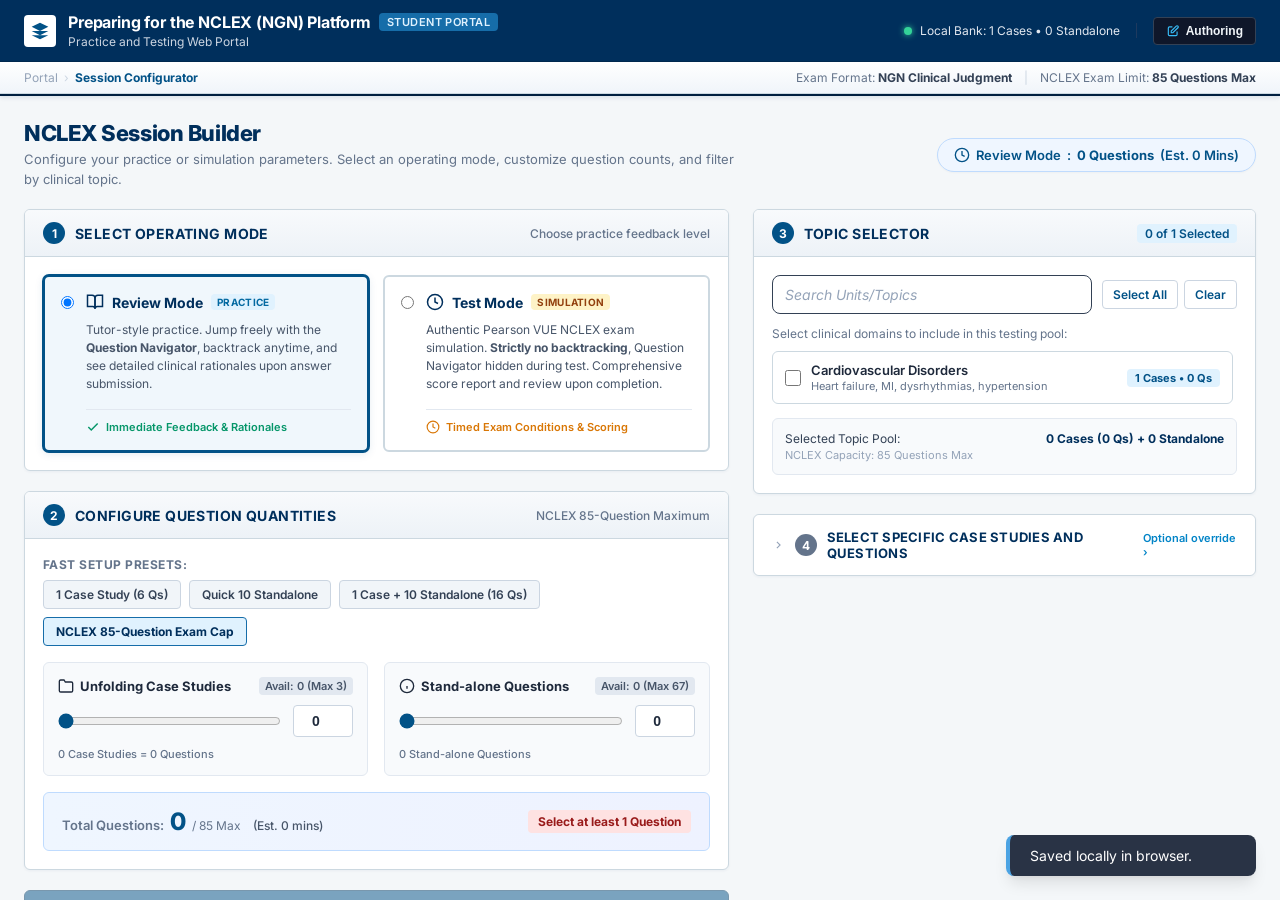
==== commit 444baf8a: "Add 5 new NGN unfolding case studies for NURS 1017 Unit 4: Neoplasia" ====
--- a/index.html
+++ b/index.html
@@ -9,7 +9,7 @@
   <link rel="preconnect" href="https://fonts.gstatic.com" crossorigin>
   <link href="https://fonts.googleapis.com/css2?family=Inter:wght@300;400;500;600;700&family=Outfit:wght@400;500;600;700;800&family=Share+Tech+Mono&display=swap" rel="stylesheet">
   <!-- Stylesheet -->
-  <link rel="stylesheet" href="style.css?v=20260918_v7">
+  <link rel="stylesheet" href="style.css?v=20260918_v8">
 </head>
 <body>
 
@@ -1154,7 +1154,7 @@
   <div id="toast-container" class="toast-container"></div>
 
   <!-- JS Dependencies -->
-  <script src="default-case.js?v=20260918_v7"></script>
-  <script src="app.js?v=20260918_v7"></script>
+  <script src="default-case.js?v=20260918_v8"></script>
+  <script src="app.js?v=20260918_v8"></script>
 </body>
 </html>
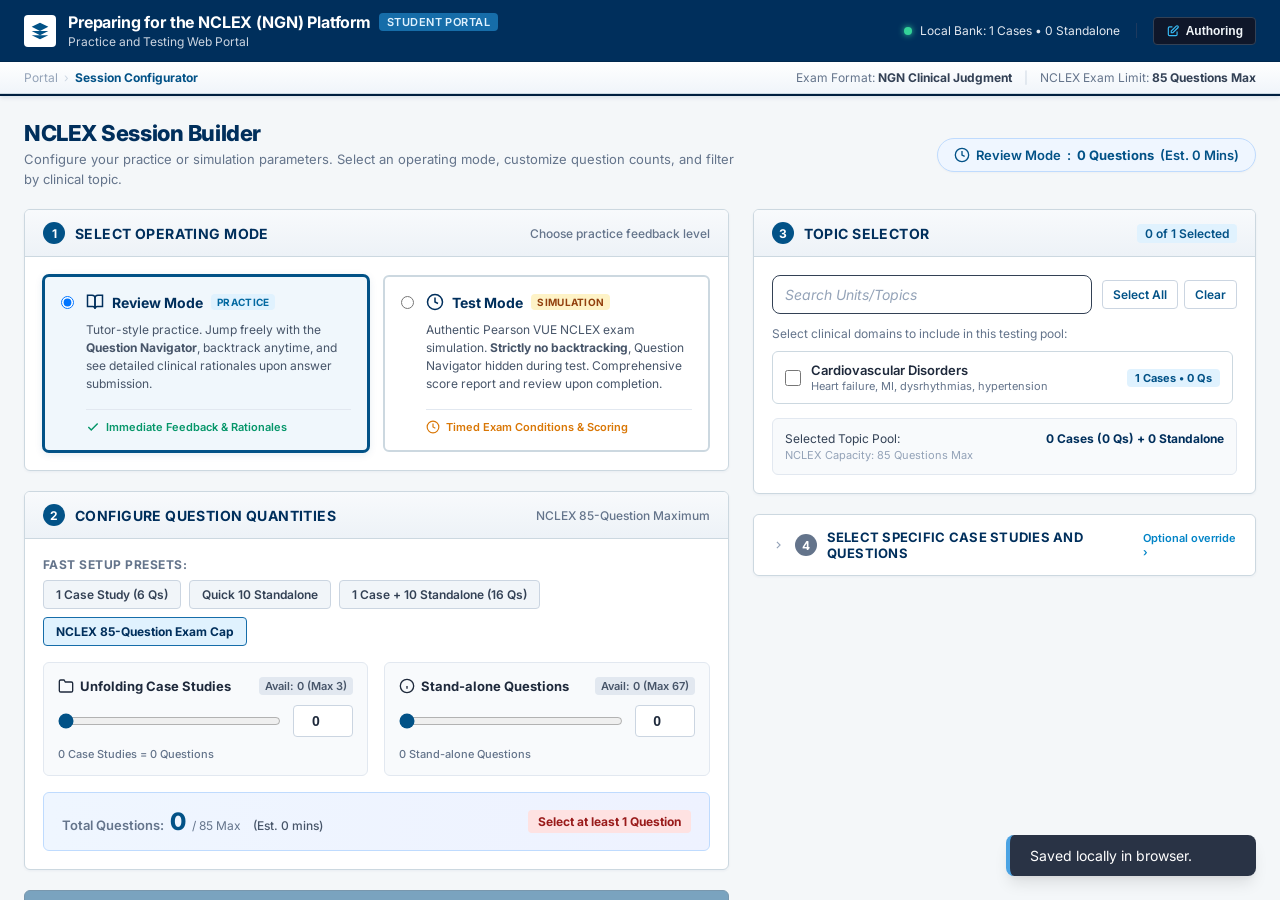
==== commit edea83b6: "Add 5 new NGN unfolding case studies for NURS 1017 Unit 5: Integumentary Disorders and Burns" ====
--- a/index.html
+++ b/index.html
@@ -9,7 +9,7 @@
   <link rel="preconnect" href="https://fonts.gstatic.com" crossorigin>
   <link href="https://fonts.googleapis.com/css2?family=Inter:wght@300;400;500;600;700&family=Outfit:wght@400;500;600;700;800&family=Share+Tech+Mono&display=swap" rel="stylesheet">
   <!-- Stylesheet -->
-  <link rel="stylesheet" href="style.css?v=20260918_v8">
+  <link rel="stylesheet" href="style.css?v=20260918_v9">
 </head>
 <body>
 
@@ -1154,7 +1154,7 @@
   <div id="toast-container" class="toast-container"></div>
 
   <!-- JS Dependencies -->
-  <script src="default-case.js?v=20260918_v8"></script>
-  <script src="app.js?v=20260918_v8"></script>
+  <script src="default-case.js?v=20260918_v9"></script>
+  <script src="app.js?v=20260918_v9"></script>
 </body>
 </html>
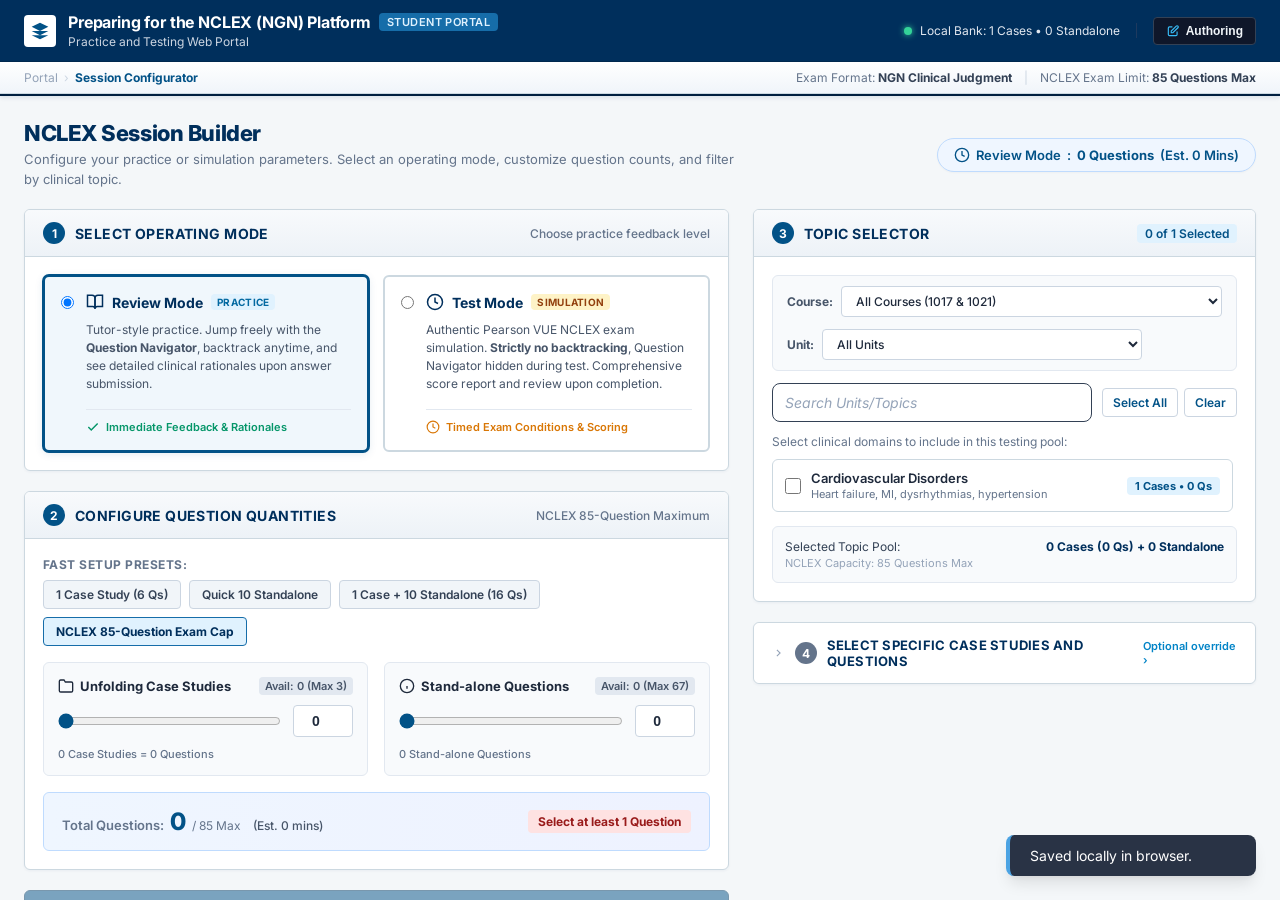
==== commit f707facc: "Add Course and Unit dropdown menus to student portal and enforce white expanded dropdown menus acros" ====
--- a/index.html
+++ b/index.html
@@ -9,7 +9,7 @@
   <link rel="preconnect" href="https://fonts.gstatic.com" crossorigin>
   <link href="https://fonts.googleapis.com/css2?family=Inter:wght@300;400;500;600;700&family=Outfit:wght@400;500;600;700;800&family=Share+Tech+Mono&display=swap" rel="stylesheet">
   <!-- Stylesheet -->
-  <link rel="stylesheet" href="style.css?v=20260918_v9">
+  <link rel="stylesheet" href="style.css?v=20260918_v10">
 </head>
 <body>
 
@@ -236,6 +236,50 @@
               </div>
               
               <div class="pv-panel-body">
+                <!-- Course & Unit Filter Bar (Matches Authoring Portal) -->
+                <div class="student-course-unit-bar">
+                  <div class="filter-item">
+                    <label for="student-course-filter">Course:</label>
+                    <select id="student-course-filter" class="author-select student-select">
+                      <option value="ALL">All Courses (1017 & 1021)</option>
+                      <option value="NURS 1017">NURS 1017 (Pathophysiology 1)</option>
+                      <option value="NURS 1021">NURS 1021 (Pathophysiology 2)</option>
+                      <option value="Others">Others (Unassigned)</option>
+                    </select>
+                  </div>
+
+                  <div class="filter-item">
+                    <label for="student-unit-filter">Unit:</label>
+                    <select id="student-unit-filter" class="author-select student-select max-w-select">
+                      <option value="ALL">All Units</option>
+                      <optgroup label="NURS 1017 (Pathophysiology 1)">
+                        <option value="Unit 1 (Introduction to Pathophysiology)">Unit 1 (Introduction to Pathophysiology)</option>
+                        <option value="Unit 2 (Cellular Basis of Disease)">Unit 2 (Cellular Basis of Disease)</option>
+                        <option value="Unit 3 (Genetic and Developmental Disorders)">Unit 3 (Genetic and Developmental Disorders)</option>
+                        <option value="Unit 4 (Neoplasia)">Unit 4 (Neoplasia)</option>
+                        <option value="Unit 5 (Integumentary Disorders and Burns)">Unit 5 (Integumentary Disorders and Burns)</option>
+                        <option value="Unit 6 (Musculoskeletal Disorders)">Unit 6 (Musculoskeletal Disorders)</option>
+                        <option value="Unit 7 (Neurological Disorders)">Unit 7 (Neurological Disorders)</option>
+                        <option value="Unit 8 (Pain)">Unit 8 (Pain)</option>
+                        <option value="Unit 9 (Disorders of the Eyes and Ears)">Unit 9 (Disorders of the Eyes and Ears)</option>
+                        <option value="Unit 10 (Stress and Disease)">Unit 10 (Stress and Disease)</option>
+                        <option value="Unit 11 (Endocrine Disorders)">Unit 11 (Endocrine Disorders)</option>
+                      </optgroup>
+                      <optgroup label="NURS 1021 (Pathophysiology 2)">
+                        <option value="Unit 1 (Blood Disorders)">Unit 1 (Blood Disorders)</option>
+                        <option value="Unit 2 (Cardiovascular Disorders)">Unit 2 (Cardiovascular Disorders)</option>
+                        <option value="Unit 3 (Respiratory Disorders)">Unit 3 (Respiratory Disorders)</option>
+                        <option value="Unit 4 (Inflammation and Immune Disorders)">Unit 4 (Inflammation and Immune Disorders)</option>
+                        <option value="Unit 5 (Leukemias and Lymphomas)">Unit 5 (Leukemias and Lymphomas)</option>
+                        <option value="Unit 6 (Gastrointestinal Disorders)">Unit 6 (Gastrointestinal Disorders)</option>
+                        <option value="Unit 7 (Urinary Disorders)">Unit 7 (Urinary Disorders)</option>
+                        <option value="Unit 8 (Fluid, Electrolytes, and Acid-Base Imbalances)">Unit 8 (Fluid, Electrolytes, and Acid-Base Imbalances)</option>
+                        <option value="Unit 9 (Reproductive Disorders)">Unit 9 (Reproductive Disorders)</option>
+                      </optgroup>
+                    </select>
+                  </div>
+                </div>
+
                 <!-- Search & Quick Action Bar -->
                 <div class="topics-filter-bar">
                   <div class="topics-search-wrapper">
@@ -1154,7 +1198,7 @@
   <div id="toast-container" class="toast-container"></div>
 
   <!-- JS Dependencies -->
-  <script src="default-case.js?v=20260918_v9"></script>
-  <script src="app.js?v=20260918_v9"></script>
+  <script src="default-case.js?v=20260918_v10"></script>
+  <script src="app.js?v=20260918_v10"></script>
 </body>
 </html>
--- a/style.css
+++ b/style.css
@@ -650,6 +650,17 @@
 }
 
 select option {
+  background-color: #ffffff;
+  color: #1e293b;
+}
+
+select optgroup {
+  background-color: #f1f5f9;
+  color: #025287;
+  font-weight: 700;
+}
+
+#editor-view:not(.light-mode) select option {
   background-color: #1e293b;
   color: #ffffff;
 }
@@ -5720,5 +5731,118 @@
   color: #475569;
 }
 
-
-
+/* ================= STUDENT COURSE & UNIT FILTER BAR ================= */
+.student-course-unit-bar {
+  display: flex;
+  align-items: center;
+  gap: 12px;
+  flex-wrap: wrap;
+  margin-bottom: 12px;
+  padding: 10px 14px;
+  background: #f8fafc;
+  border: 1px solid #e2e8f0;
+  border-radius: 6px;
+}
+
+.student-course-unit-bar .filter-item {
+  display: flex;
+  align-items: center;
+  gap: 8px;
+  font-size: 12px;
+  font-weight: 600;
+  color: #334155;
+  flex: 1 1 auto;
+}
+
+.student-course-unit-bar .filter-item label {
+  white-space: nowrap;
+  font-weight: 700;
+  color: #475569;
+}
+
+.student-select {
+  flex: 1 1 auto;
+  min-width: 130px;
+  font-size: 12px;
+  background-color: #ffffff !important;
+  border: 1px solid #cbd5e1;
+  border-radius: 4px;
+  padding: 6px 10px;
+  color: #1e293b !important;
+  font-weight: 500;
+  outline: none;
+  font-family: inherit;
+  cursor: pointer;
+  color-scheme: light !important;
+}
+
+.student-select:focus {
+  border-color: #025287;
+  box-shadow: 0 0 0 2px rgba(2, 82, 135, 0.1);
+}
+
+.student-select.max-w-select {
+  max-width: 320px;
+}
+
+/* Topic Chip Badges */
+.topic-course-tag {
+  display: inline-block;
+  font-size: 10px;
+  font-weight: 700;
+  padding: 1px 6px;
+  border-radius: 10px;
+  margin-left: 6px;
+  vertical-align: middle;
+  text-transform: uppercase;
+  letter-spacing: 0.3px;
+}
+
+.topic-course-tag.course-1017 {
+  background: #e0f2fe;
+  color: #0369a1;
+}
+
+.topic-course-tag.course-1021 {
+  background: #ede9fe;
+  color: #5b21b6;
+}
+
+/* ================= PORTAL SELECT MENUS EXPANDED STYLING ================= */
+/* Ensures Course and Unit selection menus (and all selects) in BOTH student and author portals */
+/* NEVER have a black background when expanded, even in browsers with dark mode active */
+.author-select,
+.student-select,
+#student-view select,
+#author-view select {
+  background-color: #ffffff !important;
+  color: #1e293b !important;
+  color-scheme: light !important;
+}
+
+.author-select option,
+.author-select optgroup,
+.student-select option,
+.student-select optgroup,
+#student-view select option,
+#student-view select optgroup,
+#author-view select option,
+#author-view select optgroup {
+  background-color: #ffffff !important;
+  color: #1e293b !important;
+  color-scheme: light !important;
+}
+
+.author-select optgroup,
+.student-select optgroup,
+#student-view select optgroup,
+#author-view select optgroup {
+  background-color: #f1f5f9 !important;
+  color: #025287 !important;
+  font-weight: 700 !important;
+  padding: 4px 6px;
+}
+
+
+
+
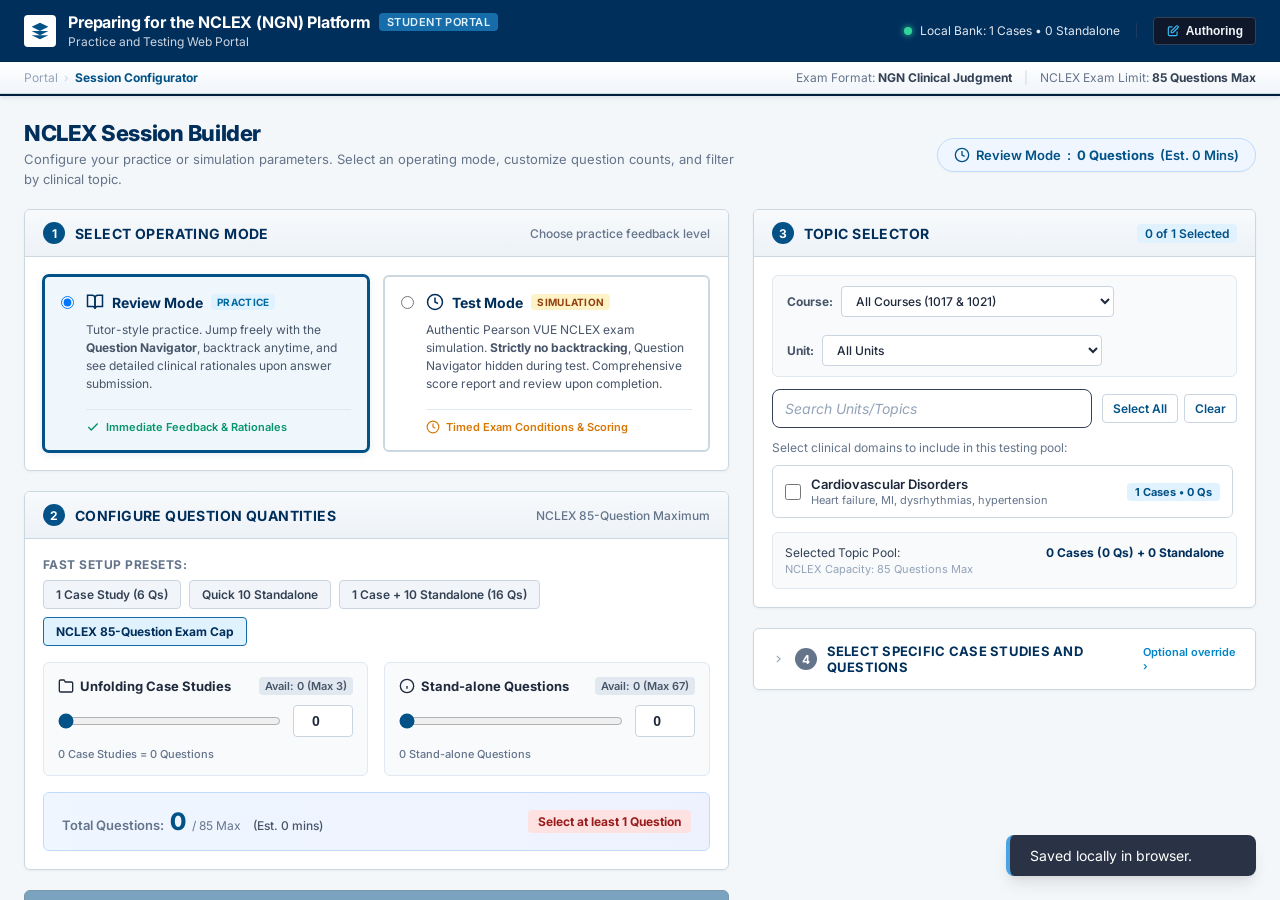
==== commit 4c2847ce: "Left-justify student course and unit filter boxes and place Others at the bottom of menus" ====
--- a/index.html
+++ b/index.html
@@ -9,7 +9,7 @@
   <link rel="preconnect" href="https://fonts.gstatic.com" crossorigin>
   <link href="https://fonts.googleapis.com/css2?family=Inter:wght@300;400;500;600;700&family=Outfit:wght@400;500;600;700;800&family=Share+Tech+Mono&display=swap" rel="stylesheet">
   <!-- Stylesheet -->
-  <link rel="stylesheet" href="style.css?v=20260918_v10">
+  <link rel="stylesheet" href="style.css?v=20260918_v11">
 </head>
 <body>
 
@@ -276,6 +276,9 @@
                         <option value="Unit 8 (Fluid, Electrolytes, and Acid-Base Imbalances)">Unit 8 (Fluid, Electrolytes, and Acid-Base Imbalances)</option>
                         <option value="Unit 9 (Reproductive Disorders)">Unit 9 (Reproductive Disorders)</option>
                       </optgroup>
+                      <optgroup label="Other Topics">
+                        <option value="Others">Others (Unassigned)</option>
+                      </optgroup>
                     </select>
                   </div>
                 </div>
@@ -536,6 +539,9 @@
                     <option value="Unit 7 (Urinary Disorders)">Unit 7 (Urinary Disorders)</option>
                     <option value="Unit 8 (Fluid, Electrolytes, and Acid-Base Imbalances)">Unit 8 (Fluid, Electrolytes, and Acid-Base Imbalances)</option>
                     <option value="Unit 9 (Reproductive Disorders)">Unit 9 (Reproductive Disorders)</option>
+                  </optgroup>
+                  <optgroup label="Other Topics">
+                    <option value="Others">Others (Unassigned)</option>
                   </optgroup>
                 </select>
               </div>
@@ -1198,7 +1204,7 @@
   <div id="toast-container" class="toast-container"></div>
 
   <!-- JS Dependencies -->
-  <script src="default-case.js?v=20260918_v10"></script>
-  <script src="app.js?v=20260918_v10"></script>
+  <script src="default-case.js?v=20260918_v11"></script>
+  <script src="app.js?v=20260918_v11"></script>
 </body>
 </html>
--- a/style.css
+++ b/style.css
@@ -5735,7 +5735,8 @@
 .student-course-unit-bar {
   display: flex;
   align-items: center;
-  gap: 12px;
+  justify-content: flex-start;
+  gap: 18px;
   flex-wrap: wrap;
   margin-bottom: 12px;
   padding: 10px 14px;
@@ -5751,7 +5752,7 @@
   font-size: 12px;
   font-weight: 600;
   color: #334155;
-  flex: 1 1 auto;
+  flex: 0 0 auto;
 }
 
 .student-course-unit-bar .filter-item label {
@@ -5761,8 +5762,8 @@
 }
 
 .student-select {
-  flex: 1 1 auto;
-  min-width: 130px;
+  flex: 0 0 auto;
+  min-width: 140px;
   font-size: 12px;
   background-color: #ffffff !important;
   border: 1px solid #cbd5e1;
@@ -5782,7 +5783,8 @@
 }
 
 .student-select.max-w-select {
-  max-width: 320px;
+  min-width: 180px;
+  max-width: 280px;
 }
 
 /* Topic Chip Badges */
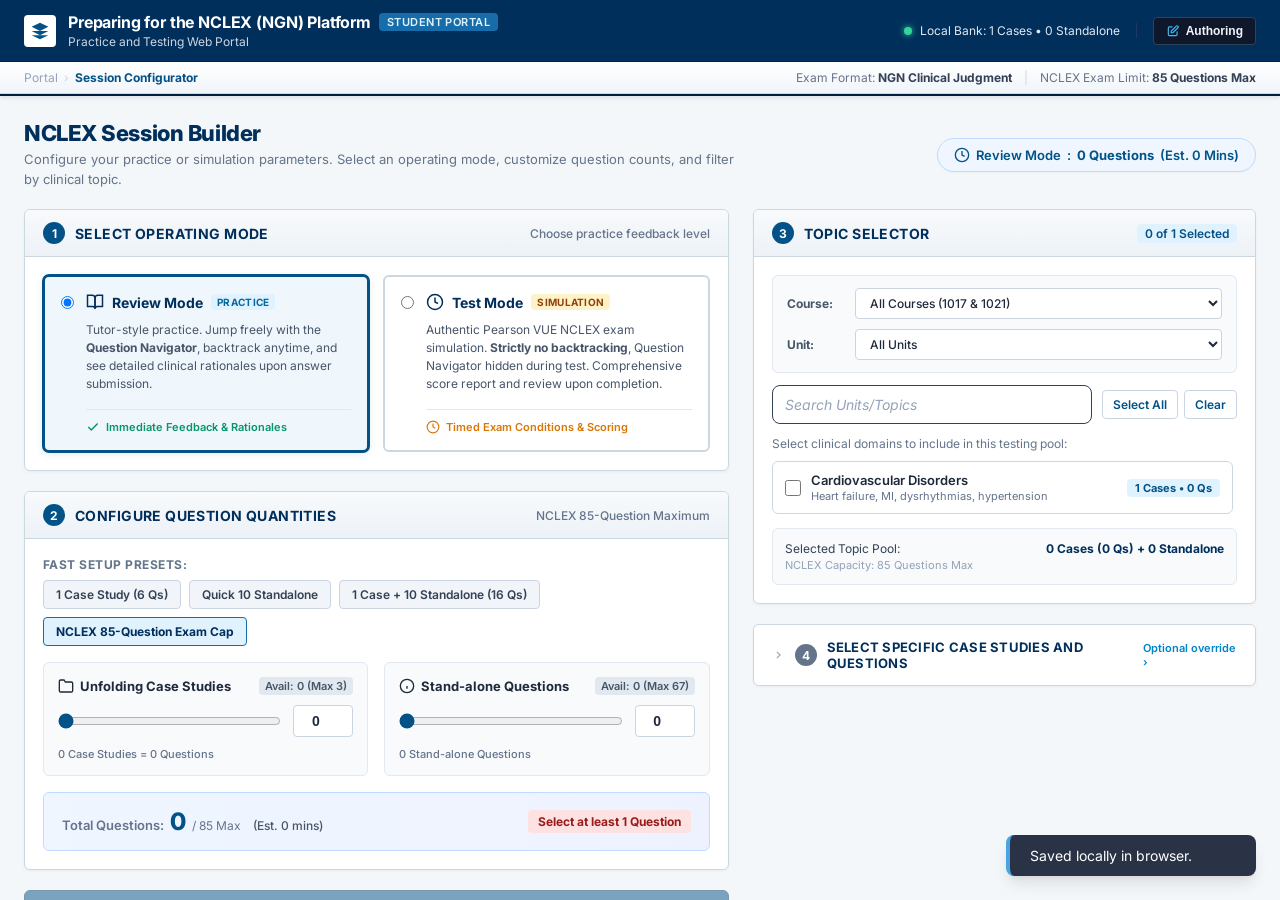
==== commit 296f4912: "Fix left justification of Course and Unit dropdowns with fixed label width and full-width alignment" ====
--- a/index.html
+++ b/index.html
@@ -9,7 +9,7 @@
   <link rel="preconnect" href="https://fonts.gstatic.com" crossorigin>
   <link href="https://fonts.googleapis.com/css2?family=Inter:wght@300;400;500;600;700&family=Outfit:wght@400;500;600;700;800&family=Share+Tech+Mono&display=swap" rel="stylesheet">
   <!-- Stylesheet -->
-  <link rel="stylesheet" href="style.css?v=20260918_v11">
+  <link rel="stylesheet" href="style.css?v=20260918_v12">
 </head>
 <body>
 
@@ -1204,7 +1204,7 @@
   <div id="toast-container" class="toast-container"></div>
 
   <!-- JS Dependencies -->
-  <script src="default-case.js?v=20260918_v11"></script>
-  <script src="app.js?v=20260918_v11"></script>
+  <script src="default-case.js?v=20260918_v12"></script>
+  <script src="app.js?v=20260918_v12"></script>
 </body>
 </html>
--- a/style.css
+++ b/style.css
@@ -5734,12 +5734,10 @@
 /* ================= STUDENT COURSE & UNIT FILTER BAR ================= */
 .student-course-unit-bar {
   display: flex;
-  align-items: center;
-  justify-content: flex-start;
-  gap: 18px;
-  flex-wrap: wrap;
+  flex-direction: column;
+  gap: 10px;
   margin-bottom: 12px;
-  padding: 10px 14px;
+  padding: 12px 14px;
   background: #f8fafc;
   border: 1px solid #e2e8f0;
   border-radius: 6px;
@@ -5748,22 +5746,25 @@
 .student-course-unit-bar .filter-item {
   display: flex;
   align-items: center;
-  gap: 8px;
+  gap: 10px;
+  width: 100%;
+}
+
+.student-course-unit-bar .filter-item label {
+  width: 58px;
+  min-width: 58px;
+  flex-shrink: 0;
   font-size: 12px;
-  font-weight: 600;
-  color: #334155;
-  flex: 0 0 auto;
-}
-
-.student-course-unit-bar .filter-item label {
-  white-space: nowrap;
   font-weight: 700;
   color: #475569;
+  text-align: left;
+  white-space: nowrap;
 }
 
 .student-select {
-  flex: 0 0 auto;
-  min-width: 140px;
+  flex: 1 1 auto;
+  width: 100%;
+  max-width: none;
   font-size: 12px;
   background-color: #ffffff !important;
   border: 1px solid #cbd5e1;
@@ -5783,8 +5784,8 @@
 }
 
 .student-select.max-w-select {
-  min-width: 180px;
-  max-width: 280px;
+  width: 100%;
+  max-width: none;
 }
 
 /* Topic Chip Badges */
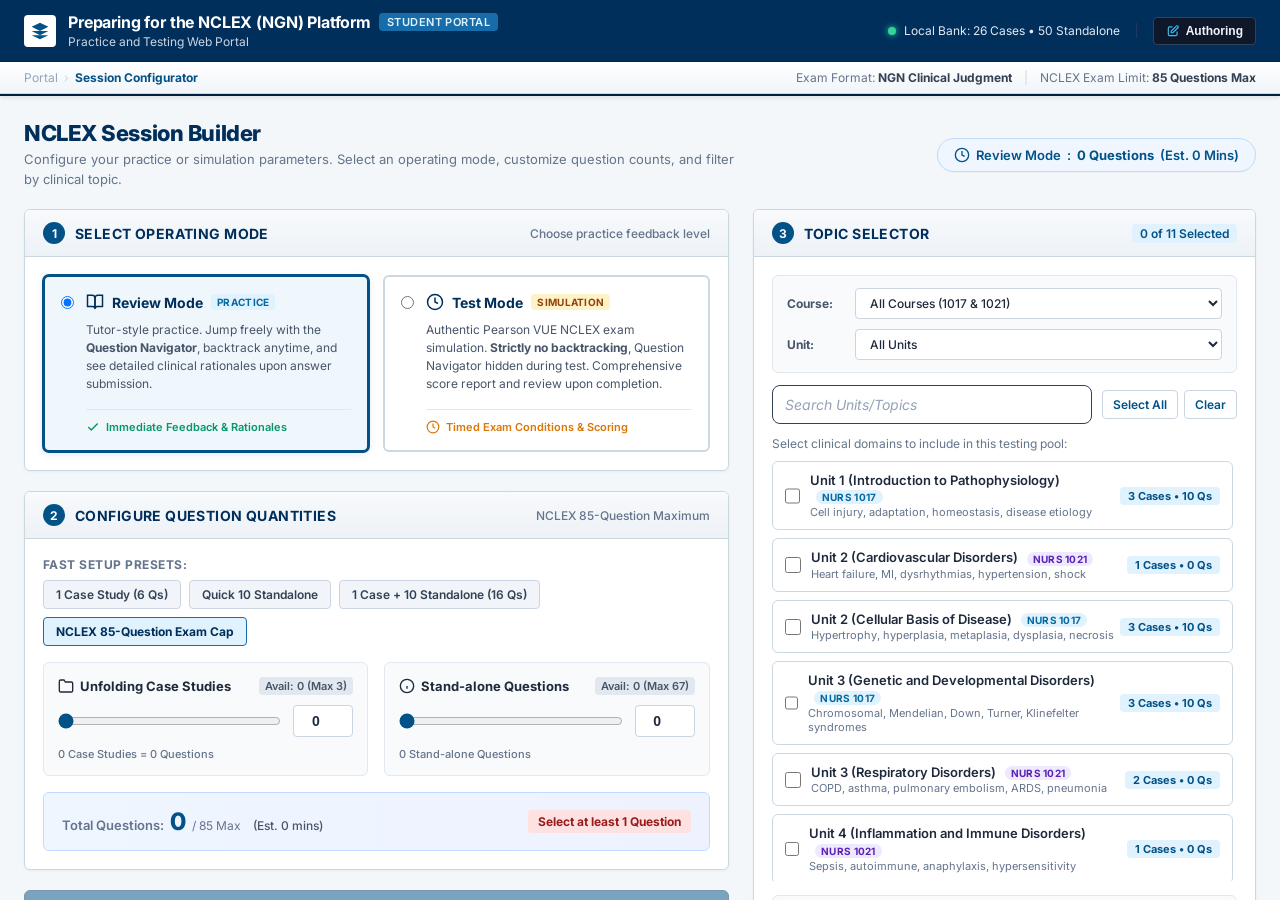
==== commit daf67f02: "Add 50 stand-alone NGN questions across Units 1-5 and unify unit names with case studies" ====
--- a/index.html
+++ b/index.html
@@ -9,7 +9,7 @@
   <link rel="preconnect" href="https://fonts.gstatic.com" crossorigin>
   <link href="https://fonts.googleapis.com/css2?family=Inter:wght@300;400;500;600;700&family=Outfit:wght@400;500;600;700;800&family=Share+Tech+Mono&display=swap" rel="stylesheet">
   <!-- Stylesheet -->
-  <link rel="stylesheet" href="style.css?v=20260918_v12">
+  <link rel="stylesheet" href="style.css?v=20260918_v13">
 </head>
 <body>
 
@@ -1204,7 +1204,8 @@
   <div id="toast-container" class="toast-container"></div>
 
   <!-- JS Dependencies -->
-  <script src="default-case.js?v=20260918_v12"></script>
-  <script src="app.js?v=20260918_v12"></script>
+  <script src="cases-data.js?v=20260918_v13"></script>
+  <script src="default-case.js?v=20260918_v13"></script>
+  <script src="app.js?v=20260918_v13"></script>
 </body>
 </html>
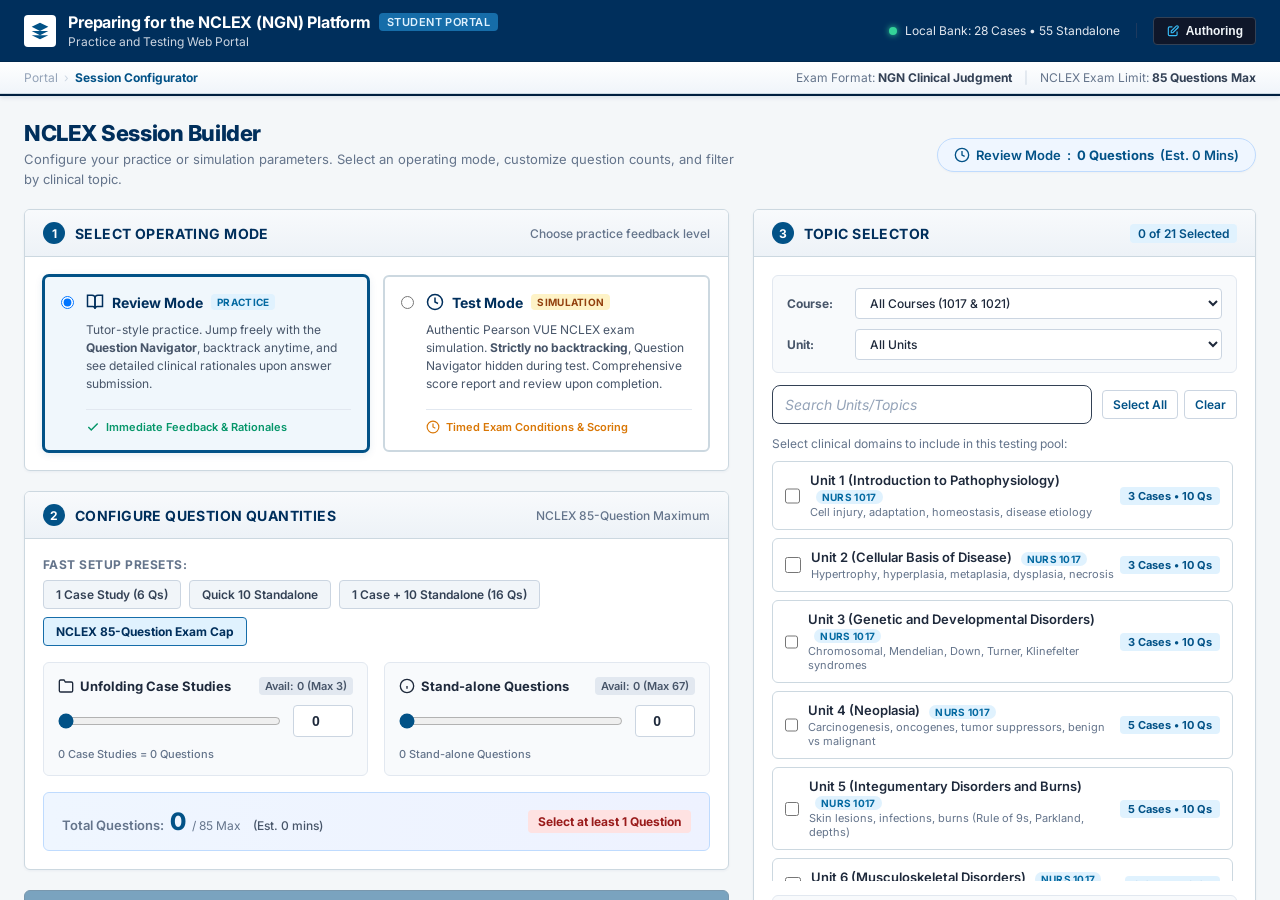
==== commit a9224521: "Restore all prior case studies and standalone questions under Others, order curriculum units by cour" ====
--- a/index.html
+++ b/index.html
@@ -9,7 +9,7 @@
   <link rel="preconnect" href="https://fonts.gstatic.com" crossorigin>
   <link href="https://fonts.googleapis.com/css2?family=Inter:wght@300;400;500;600;700&family=Outfit:wght@400;500;600;700;800&family=Share+Tech+Mono&display=swap" rel="stylesheet">
   <!-- Stylesheet -->
-  <link rel="stylesheet" href="style.css?v=20260918_v13">
+  <link rel="stylesheet" href="style.css?v=20260918_v14">
 </head>
 <body>
 
@@ -1204,8 +1204,8 @@
   <div id="toast-container" class="toast-container"></div>
 
   <!-- JS Dependencies -->
-  <script src="cases-data.js?v=20260918_v13"></script>
-  <script src="default-case.js?v=20260918_v13"></script>
-  <script src="app.js?v=20260918_v13"></script>
+  <script src="cases-data.js?v=20260918_v14"></script>
+  <script src="default-case.js?v=20260918_v14"></script>
+  <script src="app.js?v=20260918_v14"></script>
 </body>
 </html>
